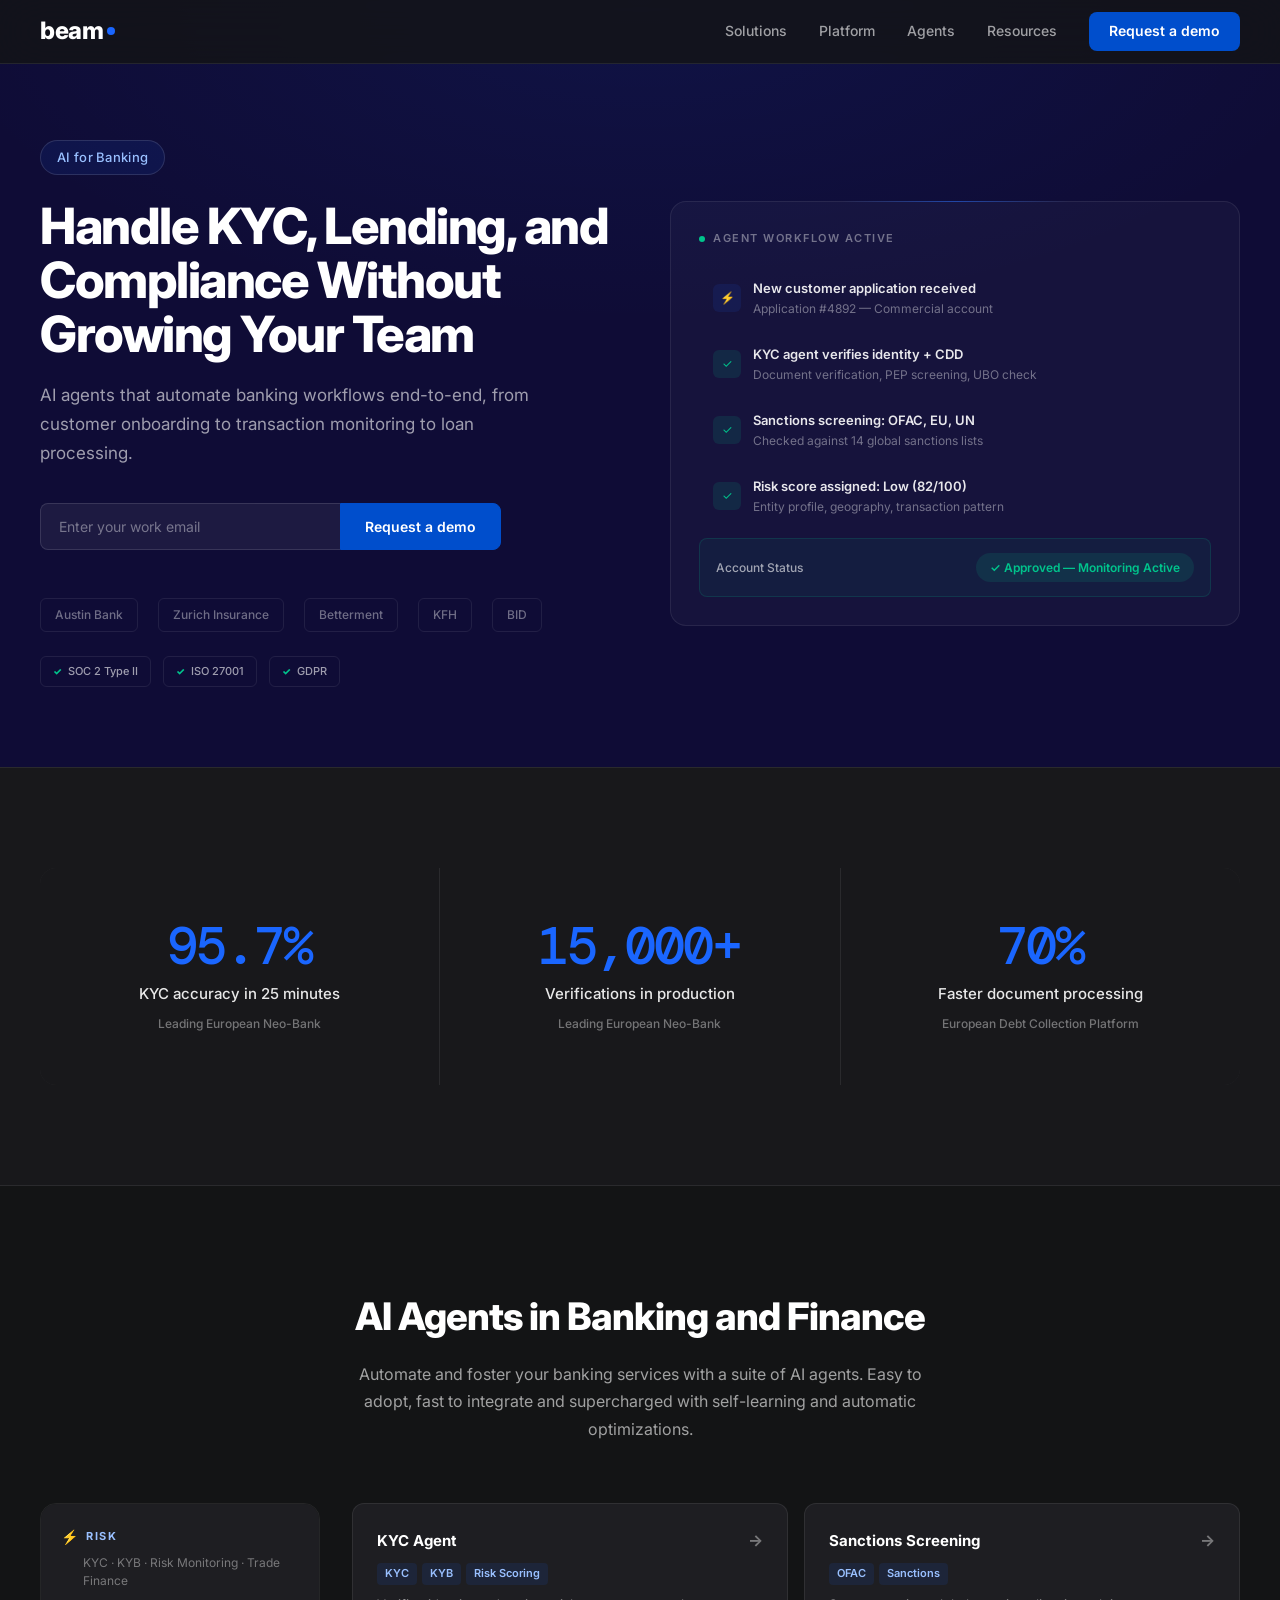
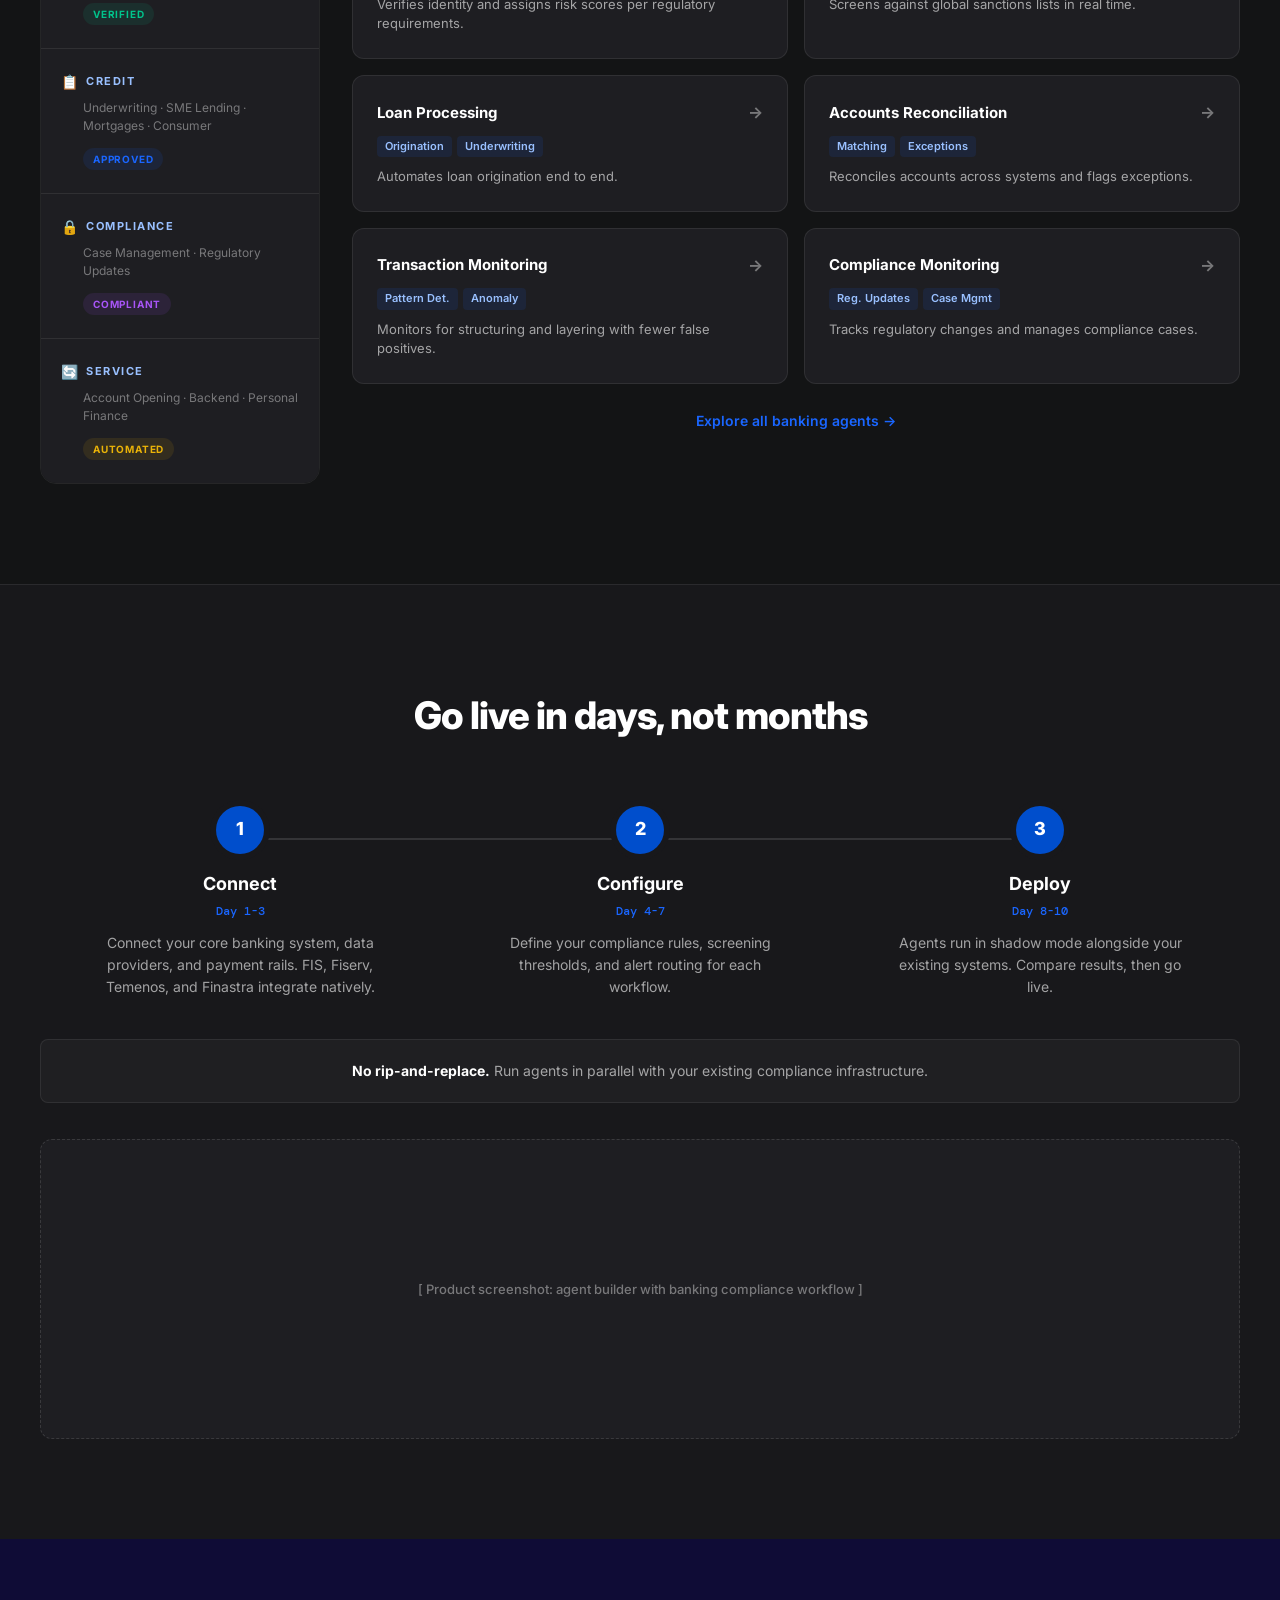
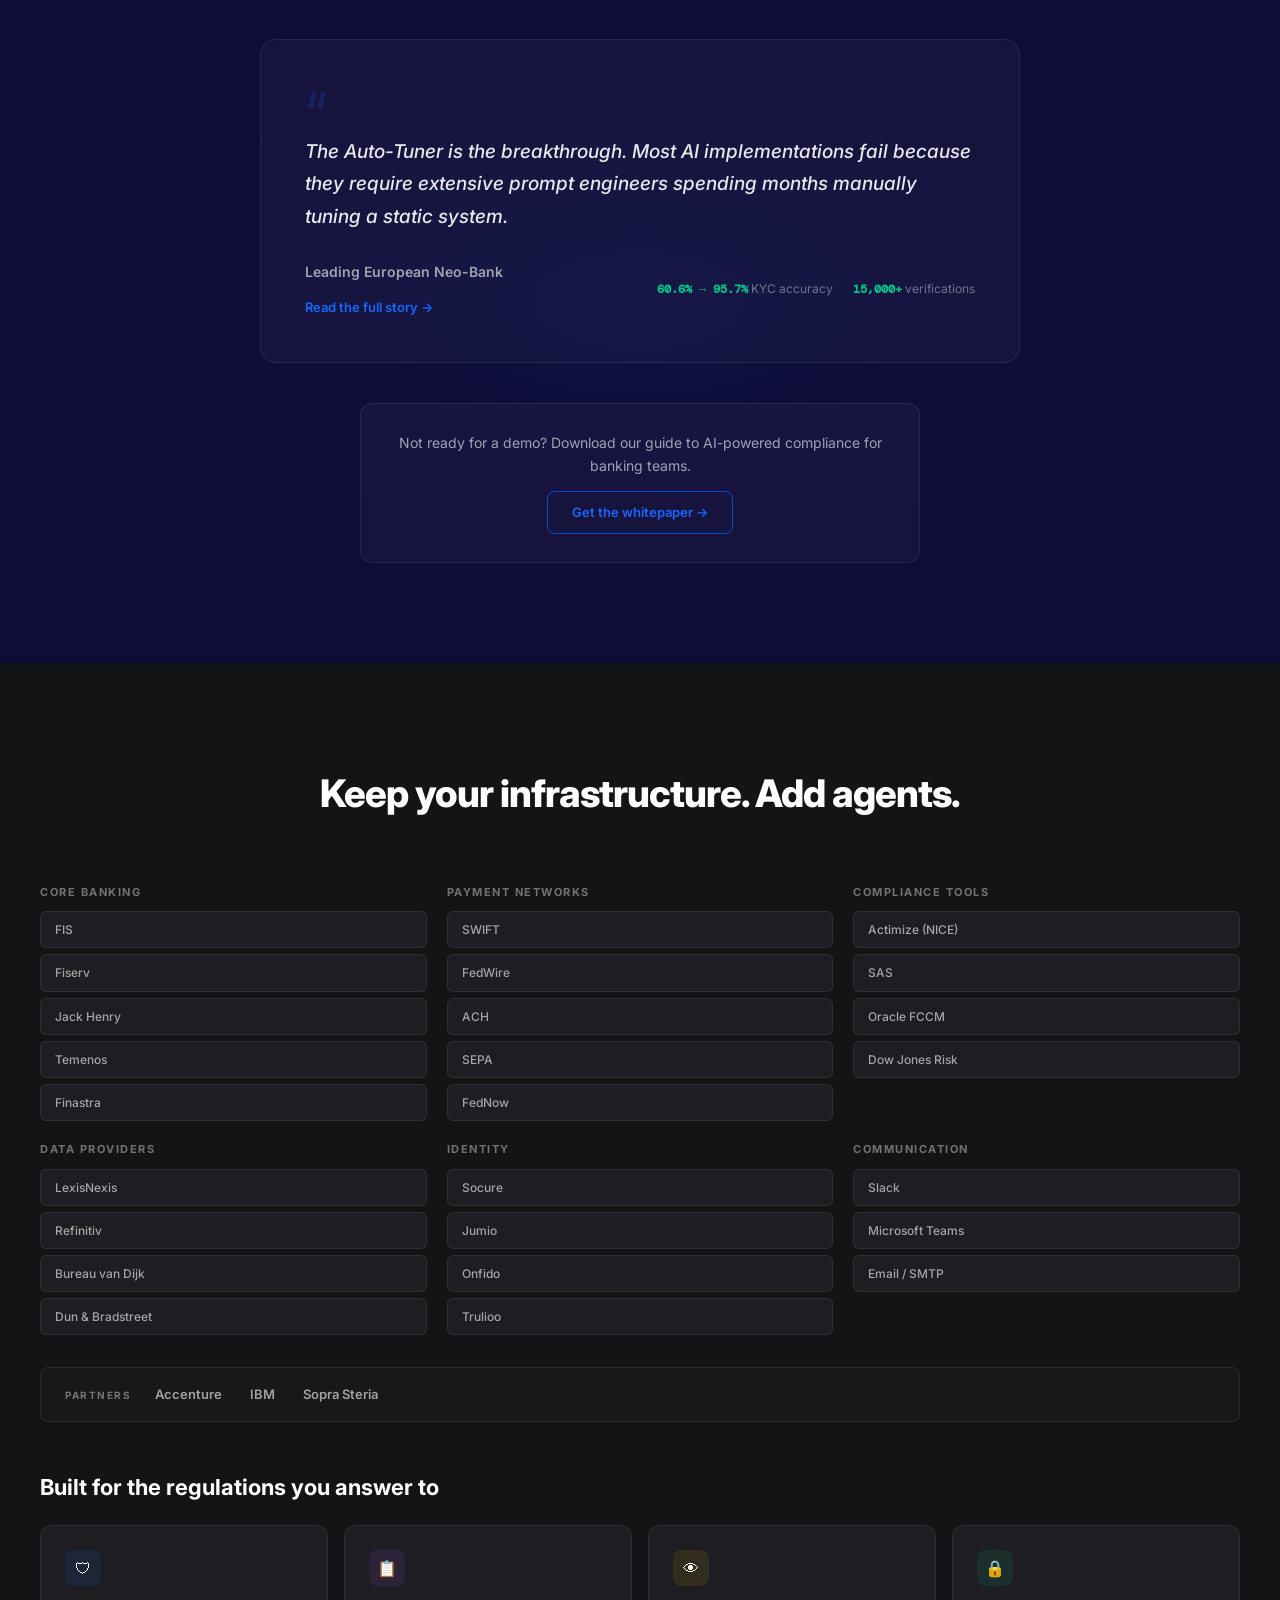
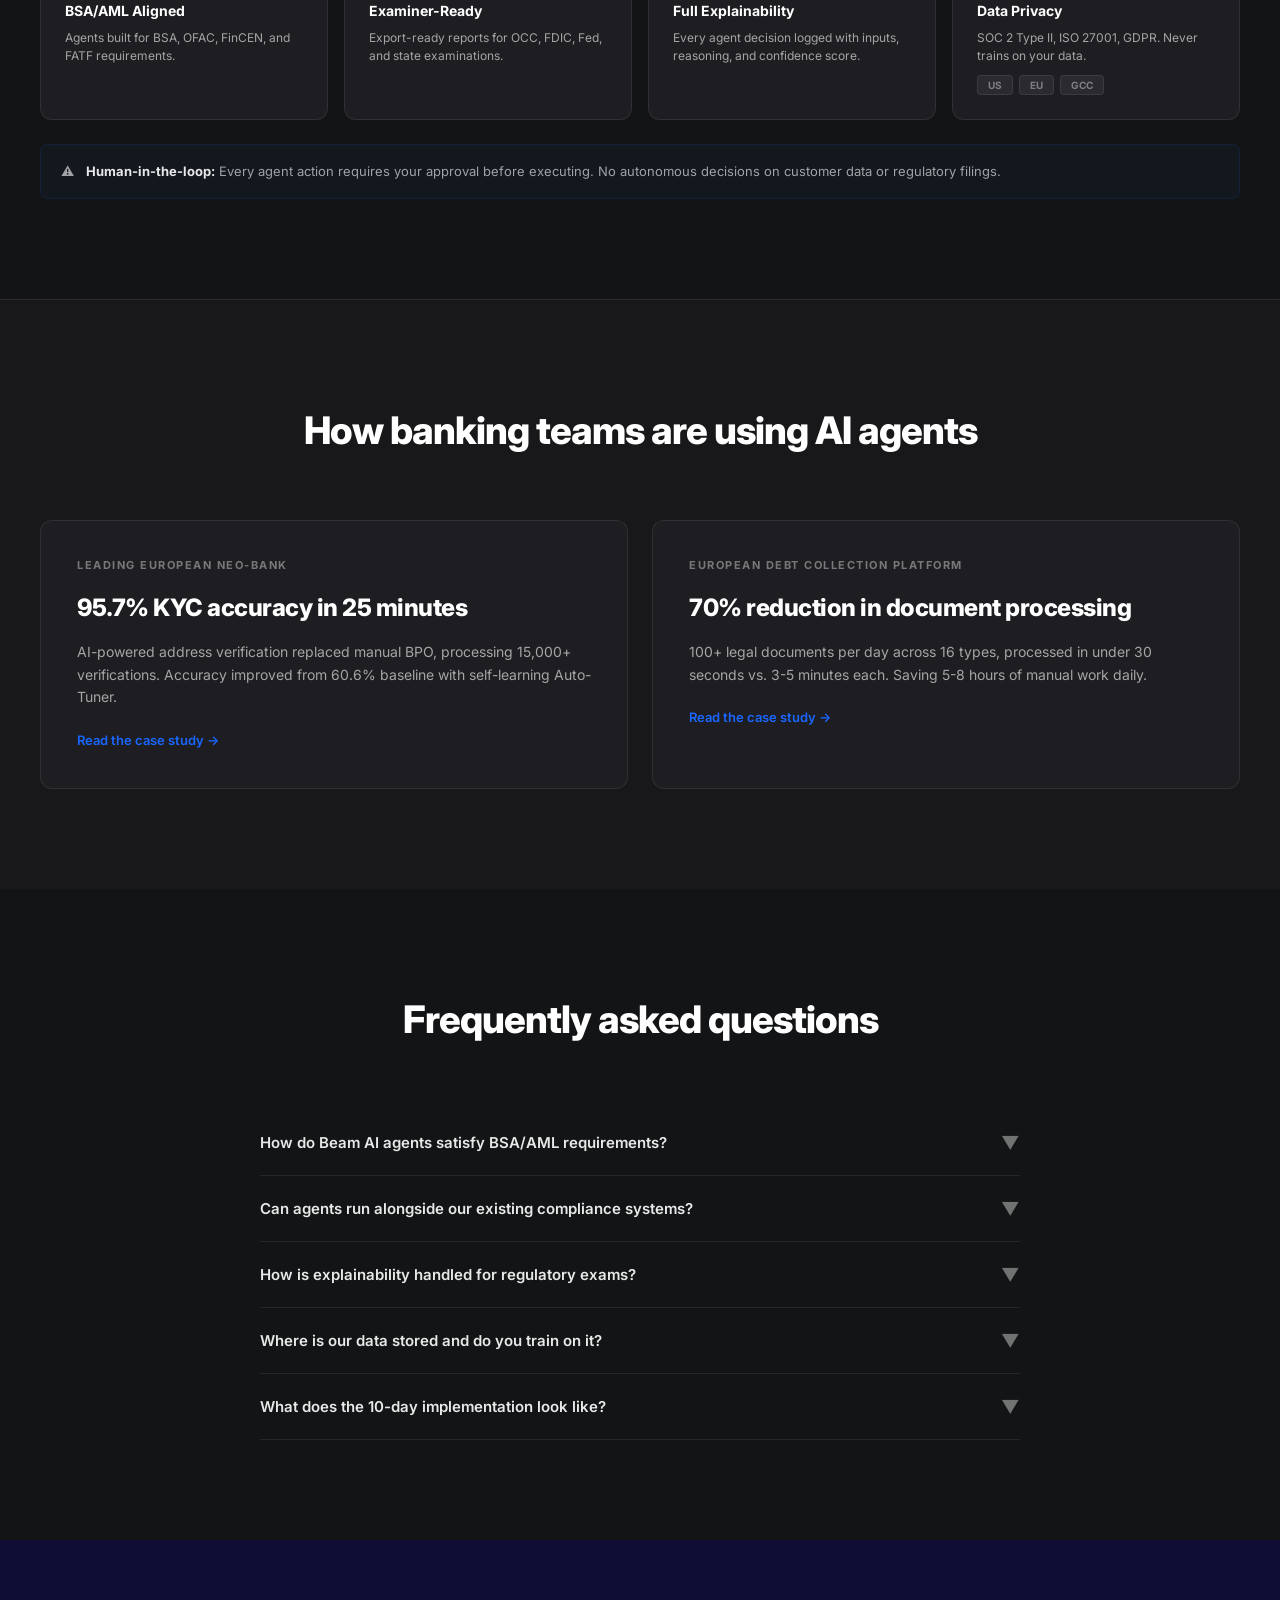
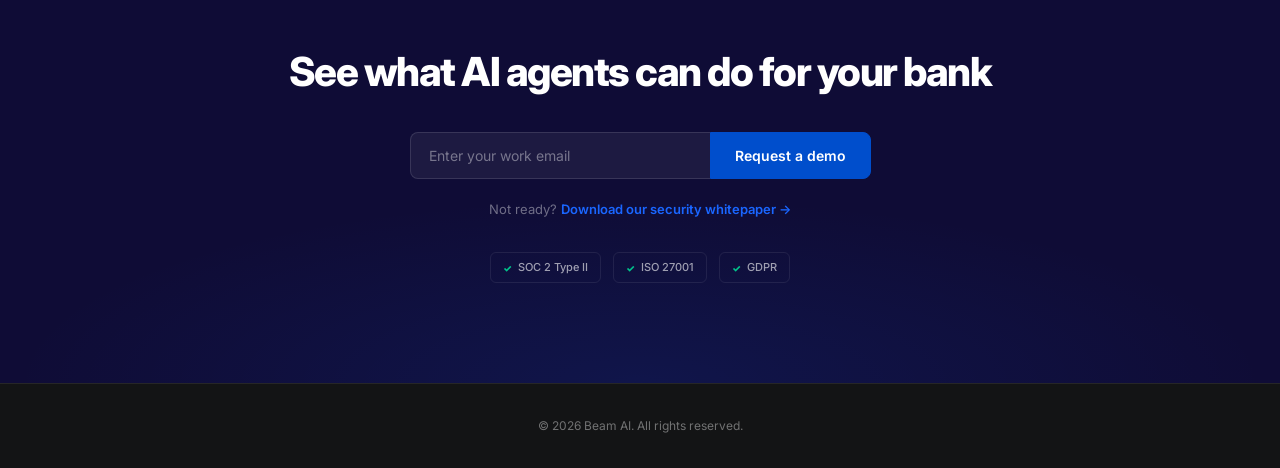
==== banking-page-prototype.html @ d0d0e019 "Add vertical page prototypes (Banking, HR)" ====
<!DOCTYPE html>
<html lang="en">
<head>
  <meta charset="UTF-8">
  <meta name="viewport" content="width=device-width, initial-scale=1.0">
  <title>AI Agents for Banking | Beam</title>
  <meta name="description" content="AI agents for banking that automate KYC, transaction monitoring, sanctions screening, and loan processing. 95.7% KYC accuracy. Go live in 10 days. Request a demo.">
  <link rel="preconnect" href="https://fonts.googleapis.com">
  <link href="https://fonts.googleapis.com/css2?family=Inter:wght@400;500;600;700;800&family=DM+Mono:wght@400;500&display=swap" rel="stylesheet">
  <style>
    @font-face {
      font-family: 'Satoshi';
      src: url('https://api.fontshare.com/v2/css?f[]=satoshi@400,500,700,900&display=swap');
      font-display: swap;
    }

    *, *::before, *::after { box-sizing: border-box; margin: 0; padding: 0; }

    :root {
      /* Beam's actual colors */
      --bg-deep: #0f0c36;
      --bg-dark: #131415;
      --bg-surface: #18181b;
      --bg-card: #1e1e22;
      --bg-card-hover: #252529;
      --bg-elevated: #2a2a30;
      --bg-light: #f8f9fa;
      --bg-white: #ffffff;

      --blue-primary: #004ecc;
      --blue-bright: #1a66ff;
      --blue-light: #99c0ff;
      --blue-subtle: rgba(26, 102, 255, 0.1);
      --blue-glow: rgba(26, 102, 255, 0.15);

      --text-white: #ffffff;
      --text-light: rgba(255, 255, 255, 0.9);
      --text-secondary: rgba(255, 255, 255, 0.6);
      --text-muted: rgba(255, 255, 255, 0.4);
      --text-dark: #18181b;
      --text-dark-secondary: #4a4a4a;

      --green: #00c48c;
      --green-subtle: rgba(0, 196, 140, 0.12);

      --border-dark: rgba(255, 255, 255, 0.08);
      --border-light: rgba(255, 255, 255, 0.12);
      --border-blue: rgba(26, 102, 255, 0.3);

      --radius: 12px;
      --radius-sm: 8px;
      --radius-lg: 16px;
      --radius-xl: 20px;
      --max-width: 1200px;

      --shadow-card: 0 1px 3px rgba(0,0,0,0.3), 0 4px 12px rgba(0,0,0,0.2);
      --shadow-hover: 0 4px 20px rgba(0,0,0,0.4), 0 8px 32px rgba(0,0,0,0.3);
    }

    body {
      font-family: 'Inter', -apple-system, BlinkMacSystemFont, sans-serif;
      background: var(--bg-dark);
      color: var(--text-white);
      line-height: 1.6;
      -webkit-font-smoothing: antialiased;
      overflow-x: hidden;
    }

    h1, h2, h3, h4 {
      font-family: 'Inter', 'Satoshi', -apple-system, sans-serif;
    }

    /* NAV */
    nav {
      position: fixed;
      top: 0;
      left: 0;
      right: 0;
      z-index: 100;
      background: rgba(19, 20, 21, 0.8);
      backdrop-filter: blur(24px);
      -webkit-backdrop-filter: blur(24px);
      border-bottom: 1px solid var(--border-dark);
      padding: 0 40px;
      height: 64px;
      display: flex;
      align-items: center;
      justify-content: space-between;
    }
    .nav-logo {
      font-size: 24px;
      font-weight: 800;
      letter-spacing: -0.5px;
      color: var(--text-white);
      display: flex;
      align-items: center;
      gap: 3px;
    }
    .nav-logo .beam-dot {
      width: 8px;
      height: 8px;
      background: var(--blue-bright);
      border-radius: 50%;
      display: inline-block;
      margin-left: 1px;
    }
    .nav-links { display: flex; gap: 32px; align-items: center; }
    .nav-links a {
      color: var(--text-secondary);
      text-decoration: none;
      font-size: 14px;
      font-weight: 500;
      transition: color 0.2s;
    }
    .nav-links a:hover { color: var(--text-white); }
    .nav-cta {
      background: var(--blue-primary) !important;
      color: white !important;
      padding: 8px 20px;
      border-radius: var(--radius-sm);
      font-weight: 600 !important;
      transition: background 0.2s, box-shadow 0.2s;
    }
    .nav-cta:hover {
      background: var(--blue-bright) !important;
      box-shadow: 0 4px 16px rgba(26, 102, 255, 0.3);
    }

    /* SECTIONS */
    section { padding: 100px 40px; }
    .container { max-width: var(--max-width); margin: 0 auto; }

    /* ==================== HERO ==================== */
    .hero {
      padding-top: 140px;
      padding-bottom: 80px;
      background: var(--bg-deep);
      position: relative;
      overflow: hidden;
    }
    .hero::before {
      content: '';
      position: absolute;
      top: 0;
      left: 0;
      right: 0;
      bottom: 0;
      background: radial-gradient(ellipse 80% 60% at 50% 0%, rgba(26, 102, 255, 0.08) 0%, transparent 70%);
      pointer-events: none;
    }
    .hero-grid {
      display: grid;
      grid-template-columns: 1fr 1fr;
      gap: 60px;
      align-items: center;
      position: relative;
      z-index: 1;
    }
    .eyebrow {
      display: inline-block;
      padding: 6px 16px;
      border: 1px solid var(--border-light);
      border-radius: 100px;
      font-size: 13px;
      font-weight: 500;
      color: var(--blue-light);
      margin-bottom: 24px;
      letter-spacing: 0.3px;
      background: var(--blue-subtle);
    }
    .hero h1 {
      font-size: 50px;
      font-weight: 800;
      line-height: 1.08;
      letter-spacing: -1.5px;
      margin-bottom: 20px;
      color: var(--text-white);
    }
    .hero .sub {
      font-size: 17px;
      color: var(--text-secondary);
      line-height: 1.7;
      margin-bottom: 36px;
      max-width: 500px;
    }
    .cta-row {
      display: flex;
      gap: 0;
      margin-bottom: 48px;
    }
    .cta-row input {
      flex: 1;
      max-width: 300px;
      padding: 14px 18px;
      background: rgba(255, 255, 255, 0.06);
      border: 1px solid var(--border-light);
      border-right: none;
      border-radius: var(--radius-sm) 0 0 var(--radius-sm);
      color: var(--text-white);
      font-size: 14px;
      font-family: inherit;
      outline: none;
      transition: border-color 0.2s, background 0.2s;
    }
    .cta-row input:focus {
      border-color: var(--blue-bright);
      background: rgba(255, 255, 255, 0.08);
    }
    .cta-row input::placeholder { color: var(--text-muted); }
    .cta-row button {
      padding: 14px 24px;
      background: var(--blue-primary);
      color: white;
      border: 1px solid var(--blue-primary);
      border-radius: 0 var(--radius-sm) var(--radius-sm) 0;
      font-size: 14px;
      font-weight: 600;
      font-family: inherit;
      cursor: pointer;
      white-space: nowrap;
      transition: background 0.2s, box-shadow 0.2s;
    }
    .cta-row button:hover {
      background: var(--blue-bright);
      box-shadow: 0 4px 20px rgba(26, 102, 255, 0.35);
    }

    /* WORKFLOW UI */
    .workflow-ui {
      background: rgba(255, 255, 255, 0.03);
      border: 1px solid var(--border-dark);
      border-radius: var(--radius-lg);
      padding: 28px;
      position: relative;
    }
    .workflow-ui::before {
      content: '';
      position: absolute;
      top: -1px;
      left: 30%;
      right: 30%;
      height: 1px;
      background: linear-gradient(90deg, transparent, var(--blue-bright), transparent);
      opacity: 0.5;
    }
    .workflow-header {
      display: flex;
      align-items: center;
      gap: 8px;
      margin-bottom: 20px;
      font-size: 11px;
      color: var(--text-muted);
      font-weight: 600;
      text-transform: uppercase;
      letter-spacing: 1.5px;
    }
    .workflow-header .dot {
      width: 6px; height: 6px;
      background: var(--green);
      border-radius: 50%;
      animation: pulse 2s ease-in-out infinite;
    }
    @keyframes pulse { 0%,100%{opacity:1} 50%{opacity:0.3} }
    .wf-step {
      display: flex;
      align-items: center;
      gap: 12px;
      padding: 10px 14px;
      margin-bottom: 6px;
      border-radius: var(--radius-sm);
      font-size: 13px;
      transition: background 0.2s;
    }
    .wf-step:hover { background: rgba(255,255,255,0.03); }
    .wf-icon {
      width: 28px; height: 28px;
      border-radius: 6px;
      display: flex; align-items: center; justify-content: center;
      font-size: 12px; flex-shrink: 0;
    }
    .wf-icon.trigger { background: var(--blue-subtle); color: var(--blue-bright); }
    .wf-icon.ok { background: var(--green-subtle); color: var(--green); }
    .wf-icon.warn { background: rgba(234,179,8,0.1); color: #eab308; }
    .wf-label { font-weight: 600; color: var(--text-light); }
    .wf-detail { color: var(--text-muted); font-size: 12px; }
    .wf-result {
      margin-top: 12px;
      padding: 14px 16px;
      background: rgba(0, 196, 140, 0.06);
      border: 1px solid rgba(0, 196, 140, 0.15);
      border-radius: var(--radius-sm);
      display: flex;
      align-items: center;
      justify-content: space-between;
    }
    .wf-result .label { font-size: 12px; color: var(--text-secondary); font-weight: 500; }
    .wf-result .badge {
      padding: 5px 14px;
      background: var(--green-subtle);
      color: var(--green);
      border-radius: 100px;
      font-size: 12px;
      font-weight: 600;
    }

    /* LOGOS ROW */
    .logo-row {
      display: flex;
      align-items: center;
      gap: 20px;
      flex-wrap: wrap;
      margin-bottom: 24px;
    }
    .logo-item {
      font-size: 12px;
      color: var(--text-muted);
      font-weight: 500;
      padding: 6px 14px;
      border: 1px solid var(--border-dark);
      border-radius: 6px;
      transition: border-color 0.2s, color 0.2s;
    }
    .logo-item:hover { border-color: var(--border-light); color: var(--text-secondary); }
    .trust-badges { display: flex; gap: 12px; }
    .trust-badge {
      display: flex;
      align-items: center;
      gap: 6px;
      padding: 6px 12px;
      border: 1px solid var(--border-dark);
      border-radius: 6px;
      font-size: 11px;
      color: var(--text-secondary);
      font-weight: 500;
    }
    .trust-badge .bi {
      color: var(--green);
      font-size: 10px;
      font-weight: 800;
    }

    /* ==================== STAT CARDS ==================== */
    .stats-section {
      background: var(--bg-surface);
      border-top: 1px solid var(--border-dark);
      border-bottom: 1px solid var(--border-dark);
    }
    .stats-grid {
      display: grid;
      grid-template-columns: repeat(3, 1fr);
      gap: 1px;
      background: var(--border-dark);
      border-radius: var(--radius-lg);
      overflow: hidden;
    }
    .stat-card {
      text-align: center;
      padding: 52px 28px;
      background: var(--bg-surface);
    }
    .stat-number {
      font-family: 'DM Mono', 'Inter', monospace;
      font-size: 52px;
      font-weight: 500;
      letter-spacing: -2px;
      line-height: 1;
      margin-bottom: 10px;
      color: var(--blue-bright);
    }
    .stat-desc {
      font-size: 15px;
      color: var(--text-light);
      margin-bottom: 8px;
      font-weight: 500;
    }
    .stat-attr {
      font-size: 12px;
      color: var(--text-muted);
      font-weight: 500;
    }

    /* ==================== NAMED AGENTS ==================== */
    .agents-section {
      background: var(--bg-dark);
    }
    .section-header {
      text-align: center;
      margin-bottom: 60px;
    }
    .section-header h2 {
      font-size: 38px;
      font-weight: 800;
      letter-spacing: -1px;
      margin-bottom: 14px;
      color: var(--text-white);
    }
    .section-header p {
      font-size: 16px;
      color: var(--text-secondary);
      max-width: 600px;
      margin: 0 auto;
      line-height: 1.7;
    }
    .agents-layout {
      display: grid;
      grid-template-columns: 280px 1fr;
      gap: 32px;
      align-items: start;
    }

    /* FLOW VISUAL */
    .flow-visual {
      border-radius: var(--radius-lg);
      overflow: hidden;
      border: 1px solid var(--border-dark);
    }
    .flow-area {
      padding: 22px 20px;
      background: var(--bg-card);
      border-bottom: 1px solid var(--border-dark);
    }
    .flow-area:last-child { border-bottom: none; }
    .flow-area-top {
      display: flex;
      align-items: center;
      gap: 8px;
      margin-bottom: 6px;
    }
    .flow-area-icon { font-size: 14px; }
    .flow-area-label {
      font-size: 11px;
      font-weight: 700;
      text-transform: uppercase;
      letter-spacing: 1.5px;
      color: var(--blue-light);
    }
    .flow-area-subs {
      font-size: 12px;
      color: var(--text-muted);
      line-height: 1.5;
      margin-bottom: 10px;
      padding-left: 22px;
    }
    .flow-badge {
      display: inline-block;
      padding: 3px 10px;
      border-radius: 100px;
      font-size: 10px;
      font-weight: 700;
      text-transform: uppercase;
      letter-spacing: 0.8px;
      margin-left: 22px;
    }
    .flow-badge.verified { background: rgba(0,196,140,0.1); color: #00c48c; }
    .flow-badge.approved { background: rgba(26,102,255,0.1); color: #1a66ff; }
    .flow-badge.compliant { background: rgba(168,85,247,0.1); color: #a855f7; }
    .flow-badge.automated { background: rgba(234,179,8,0.1); color: #eab308; }

    /* AGENT CARDS */
    .agent-cards {
      display: grid;
      grid-template-columns: 1fr 1fr;
      gap: 16px;
    }
    .agent-card {
      background: var(--bg-card);
      border: 1px solid var(--border-dark);
      border-radius: var(--radius);
      padding: 24px;
      transition: border-color 0.25s, box-shadow 0.25s, transform 0.25s;
      cursor: pointer;
      text-decoration: none;
      color: inherit;
      display: block;
    }
    .agent-card:hover {
      border-color: var(--border-blue);
      box-shadow: 0 4px 24px rgba(26, 102, 255, 0.08);
      transform: translateY(-2px);
    }
    .agent-card h3 {
      font-size: 15px;
      font-weight: 700;
      margin-bottom: 10px;
      display: flex;
      align-items: center;
      justify-content: space-between;
      color: var(--text-white);
    }
    .agent-card h3 .arrow {
      color: var(--text-muted);
      font-size: 16px;
      transition: color 0.2s, transform 0.2s;
    }
    .agent-card:hover h3 .arrow { color: var(--blue-bright); transform: translateX(3px); }
    .agent-tags {
      display: flex;
      gap: 5px;
      flex-wrap: wrap;
      margin-bottom: 10px;
    }
    .agent-tag {
      padding: 2px 8px;
      background: var(--blue-subtle);
      color: var(--blue-light);
      border-radius: 4px;
      font-size: 11px;
      font-weight: 600;
    }
    .agent-card p {
      font-size: 13px;
      color: var(--text-secondary);
      line-height: 1.5;
    }
    .explore-link {
      text-align: center;
      margin-top: 24px;
    }
    .explore-link a {
      color: var(--blue-bright);
      text-decoration: none;
      font-weight: 600;
      font-size: 14px;
      transition: color 0.2s;
    }
    .explore-link a:hover { color: var(--blue-light); }

    /* ==================== HOW IT WORKS ==================== */
    .how-section {
      background: var(--bg-surface);
      border-top: 1px solid var(--border-dark);
    }
    .steps-row {
      display: grid;
      grid-template-columns: repeat(3, 1fr);
      gap: 0;
      margin-bottom: 40px;
      position: relative;
    }
    .steps-row::before {
      content: '';
      position: absolute;
      top: 32px;
      left: calc(16.66% + 20px);
      right: calc(16.66% + 20px);
      height: 2px;
      background: var(--border-light);
    }
    .step-item { text-align: center; position: relative; z-index: 1; }
    .step-num {
      width: 48px; height: 48px;
      border-radius: 50%;
      background: var(--blue-primary);
      color: white;
      font-size: 18px;
      font-weight: 800;
      display: flex;
      align-items: center;
      justify-content: center;
      margin: 0 auto 16px;
      position: relative;
      z-index: 1;
      box-shadow: 0 0 0 6px var(--bg-surface);
    }
    .step-item h3 {
      font-size: 18px;
      font-weight: 700;
      margin-bottom: 4px;
      color: var(--text-white);
    }
    .step-item .timeline {
      font-family: 'DM Mono', monospace;
      font-size: 12px;
      color: var(--blue-bright);
      font-weight: 500;
      margin-bottom: 10px;
    }
    .step-item p {
      font-size: 14px;
      color: var(--text-secondary);
      line-height: 1.6;
      max-width: 300px;
      margin: 0 auto;
    }
    .callout-box {
      text-align: center;
      padding: 20px 28px;
      background: rgba(255,255,255,0.03);
      border: 1px solid var(--border-dark);
      border-radius: var(--radius-sm);
      font-size: 14px;
      color: var(--text-secondary);
      margin-bottom: 36px;
    }
    .callout-box strong { color: var(--text-white); }
    .screenshot-placeholder {
      width: 100%;
      height: 300px;
      background: var(--bg-card);
      border: 1px dashed var(--border-light);
      border-radius: var(--radius);
      display: flex;
      align-items: center;
      justify-content: center;
      color: var(--text-muted);
      font-size: 13px;
      font-weight: 500;
    }

    /* ==================== SOCIAL PROOF ==================== */
    .proof-section {
      background: var(--bg-deep);
      position: relative;
    }
    .proof-section::before {
      content: '';
      position: absolute;
      top: 0; left: 0; right: 0; bottom: 0;
      background: radial-gradient(ellipse 60% 50% at 50% 50%, rgba(26,102,255,0.05) 0%, transparent 70%);
      pointer-events: none;
    }
    .quote-block {
      max-width: 760px;
      margin: 0 auto 40px;
      padding: 44px;
      background: rgba(255,255,255,0.03);
      border: 1px solid var(--border-dark);
      border-radius: var(--radius-lg);
      position: relative;
      z-index: 1;
    }
    .quote-mark {
      font-size: 64px;
      line-height: 1;
      color: var(--blue-bright);
      opacity: 0.2;
      margin-bottom: -12px;
    }
    .quote-text {
      font-size: 19px;
      line-height: 1.7;
      color: var(--text-light);
      font-weight: 500;
      margin-bottom: 28px;
      font-style: italic;
    }
    .quote-footer {
      display: flex;
      align-items: center;
      justify-content: space-between;
      flex-wrap: wrap;
      gap: 16px;
    }
    .quote-company {
      font-size: 14px;
      color: var(--text-secondary);
      font-weight: 600;
    }
    .quote-metrics { display: flex; gap: 20px; }
    .qm {
      font-size: 12px;
      color: var(--text-muted);
    }
    .qm strong {
      color: var(--green);
      font-weight: 700;
      font-family: 'DM Mono', monospace;
    }
    .quote-link {
      display: block;
      margin-top: 14px;
      color: var(--blue-bright);
      text-decoration: none;
      font-size: 13px;
      font-weight: 600;
      transition: color 0.2s;
    }
    .quote-link:hover { color: var(--blue-light); }
    .warm-cta-box {
      max-width: 560px;
      margin: 0 auto;
      text-align: center;
      padding: 28px;
      background: rgba(255,255,255,0.03);
      border: 1px solid var(--border-dark);
      border-radius: var(--radius);
      position: relative;
      z-index: 1;
    }
    .warm-cta-box p {
      font-size: 14px;
      color: var(--text-secondary);
      margin-bottom: 14px;
    }
    .btn-outline {
      display: inline-block;
      padding: 10px 24px;
      border: 1px solid var(--blue-primary);
      color: var(--blue-bright);
      border-radius: var(--radius-sm);
      text-decoration: none;
      font-weight: 600;
      font-size: 13px;
      transition: background 0.2s, color 0.2s, box-shadow 0.2s;
    }
    .btn-outline:hover {
      background: var(--blue-primary);
      color: white;
      box-shadow: 0 4px 16px rgba(26,102,255,0.3);
    }

    /* ==================== PLATFORM + TRUST ==================== */
    .trust-section { background: var(--bg-dark); }
    .integrations-grid {
      display: grid;
      grid-template-columns: repeat(3, 1fr);
      gap: 20px;
      margin-bottom: 32px;
    }
    .int-category h4 {
      font-size: 11px;
      font-weight: 700;
      color: var(--text-muted);
      text-transform: uppercase;
      letter-spacing: 1.5px;
      margin-bottom: 10px;
    }
    .int-items { display: flex; flex-direction: column; gap: 6px; }
    .int-item {
      padding: 8px 14px;
      background: var(--bg-card);
      border: 1px solid var(--border-dark);
      border-radius: 6px;
      font-size: 12px;
      color: var(--text-secondary);
      font-weight: 500;
      transition: border-color 0.2s;
    }
    .int-item:hover { border-color: var(--border-light); }
    .partner-bar {
      display: flex;
      align-items: center;
      gap: 24px;
      margin-bottom: 48px;
      padding: 16px 24px;
      border: 1px solid var(--border-dark);
      border-radius: var(--radius-sm);
      background: rgba(255,255,255,0.02);
    }
    .partner-label {
      font-size: 10px;
      color: var(--text-muted);
      text-transform: uppercase;
      letter-spacing: 1.5px;
      font-weight: 700;
      flex-shrink: 0;
    }
    .partner-names { display: flex; gap: 28px; }
    .partner-names span {
      font-size: 13px;
      color: var(--text-secondary);
      font-weight: 600;
    }
    .sub-heading {
      font-size: 22px;
      font-weight: 700;
      margin-bottom: 20px;
      color: var(--text-white);
    }
    .pillars-grid {
      display: grid;
      grid-template-columns: repeat(4, 1fr);
      gap: 16px;
    }
    .pillar {
      padding: 24px;
      background: var(--bg-card);
      border: 1px solid var(--border-dark);
      border-radius: var(--radius);
      transition: border-color 0.2s;
    }
    .pillar:hover { border-color: var(--border-light); }
    .pillar-icon {
      width: 36px; height: 36px;
      border-radius: 8px;
      display: flex;
      align-items: center;
      justify-content: center;
      font-size: 16px;
      margin-bottom: 14px;
    }
    .pillar-icon.shield { background: rgba(26,102,255,0.1); }
    .pillar-icon.audit { background: rgba(168,85,247,0.1); }
    .pillar-icon.eye { background: rgba(234,179,8,0.1); }
    .pillar-icon.lock { background: rgba(0,196,140,0.1); }
    .pillar h4 {
      font-size: 14px;
      font-weight: 700;
      margin-bottom: 6px;
      color: var(--text-white);
    }
    .pillar p {
      font-size: 12px;
      color: var(--text-secondary);
      line-height: 1.5;
    }
    .region-btns {
      display: flex;
      gap: 6px;
      margin-top: 10px;
    }
    .region-btn {
      padding: 3px 10px;
      background: var(--bg-elevated);
      border: 1px solid var(--border-dark);
      border-radius: 4px;
      font-size: 10px;
      font-weight: 700;
      color: var(--text-muted);
      cursor: pointer;
      transition: border-color 0.2s, color 0.2s;
      font-family: inherit;
    }
    .region-btn:hover { border-color: var(--blue-bright); color: var(--blue-bright); }
    .hitl-box {
      margin-top: 24px;
      padding: 16px 20px;
      background: rgba(26,102,255,0.04);
      border: 1px solid rgba(26,102,255,0.12);
      border-radius: var(--radius-sm);
      display: flex;
      align-items: flex-start;
      gap: 12px;
      font-size: 13px;
      color: var(--text-secondary);
      line-height: 1.6;
    }
    .hitl-box strong { color: var(--text-light); }

    /* ==================== CASE STUDIES ==================== */
    .cases-section {
      background: var(--bg-surface);
      border-top: 1px solid var(--border-dark);
    }
    .cases-grid {
      display: grid;
      grid-template-columns: 1fr 1fr;
      gap: 24px;
    }
    .case-card {
      padding: 36px;
      background: var(--bg-card);
      border: 1px solid var(--border-dark);
      border-radius: var(--radius);
      transition: border-color 0.2s, box-shadow 0.2s;
    }
    .case-card:hover {
      border-color: var(--border-light);
      box-shadow: var(--shadow-card);
    }
    .case-company {
      font-size: 11px;
      color: var(--text-muted);
      font-weight: 700;
      text-transform: uppercase;
      letter-spacing: 1.5px;
      margin-bottom: 14px;
    }
    .case-metric {
      font-size: 24px;
      font-weight: 800;
      letter-spacing: -0.5px;
      margin-bottom: 14px;
      color: var(--text-white);
    }
    .case-desc {
      font-size: 14px;
      color: var(--text-secondary);
      line-height: 1.6;
      margin-bottom: 18px;
    }
    .case-link {
      color: var(--blue-bright);
      text-decoration: none;
      font-size: 13px;
      font-weight: 600;
      display: inline-flex;
      align-items: center;
      gap: 6px;
      transition: gap 0.2s;
    }
    .case-link:hover { gap: 10px; }

    /* ==================== FAQ ==================== */
    .faq-section { background: var(--bg-dark); }
    .faq-list { max-width: 760px; margin: 0 auto; }
    .faq-item {
      border-bottom: 1px solid var(--border-dark);
    }
    .faq-question {
      width: 100%;
      background: none;
      border: none;
      padding: 22px 0;
      display: flex;
      align-items: center;
      justify-content: space-between;
      cursor: pointer;
      font-family: inherit;
      text-align: left;
    }
    .faq-question span {
      font-size: 15px;
      font-weight: 600;
      color: var(--text-light);
    }
    .faq-question .chev {
      font-size: 18px;
      color: var(--text-muted);
      transition: transform 0.3s, color 0.3s;
      flex-shrink: 0;
      margin-left: 20px;
    }
    .faq-item.open .faq-question .chev {
      transform: rotate(180deg);
      color: var(--blue-bright);
    }
    .faq-answer {
      max-height: 0;
      overflow: hidden;
      transition: max-height 0.35s ease;
    }
    .faq-item.open .faq-answer {
      max-height: 300px;
      padding-bottom: 20px;
    }
    .faq-answer p {
      font-size: 14px;
      color: var(--text-secondary);
      line-height: 1.8;
    }

    /* ==================== FINAL CTA ==================== */
    .final-cta {
      background: var(--bg-deep);
      text-align: center;
      position: relative;
      overflow: hidden;
    }
    .final-cta::before {
      content: '';
      position: absolute;
      top: 0; left: 0; right: 0; bottom: 0;
      background: radial-gradient(ellipse 70% 60% at 50% 100%, rgba(26,102,255,0.1) 0%, transparent 70%);
      pointer-events: none;
    }
    .final-cta h2 {
      font-size: 40px;
      font-weight: 800;
      letter-spacing: -1.5px;
      margin-bottom: 28px;
      position: relative;
      z-index: 1;
    }
    .final-cta .cta-row {
      justify-content: center;
      margin-bottom: 20px;
      position: relative;
      z-index: 1;
    }
    .final-secondary {
      color: var(--text-muted);
      font-size: 13px;
      margin-bottom: 32px;
      position: relative;
      z-index: 1;
    }
    .final-secondary a {
      color: var(--blue-bright);
      text-decoration: none;
      font-weight: 600;
    }
    .final-badges {
      display: flex;
      justify-content: center;
      gap: 12px;
      position: relative;
      z-index: 1;
    }

    /* FOOTER */
    footer {
      padding: 32px 40px;
      border-top: 1px solid var(--border-dark);
      background: var(--bg-dark);
      text-align: center;
      font-size: 12px;
      color: var(--text-muted);
    }

    /* RESPONSIVE */
    @media (max-width: 1024px) {
      .hero-grid { grid-template-columns: 1fr; gap: 40px; }
      .agents-layout { grid-template-columns: 1fr; }
      .integrations-grid { grid-template-columns: repeat(2, 1fr); }
      .pillars-grid { grid-template-columns: repeat(2, 1fr); }
    }
    @media (max-width: 768px) {
      section { padding: 60px 20px; }
      .hero h1 { font-size: 34px; }
      .stats-grid { grid-template-columns: 1fr; }
      .steps-row { grid-template-columns: 1fr; gap: 32px; }
      .steps-row::before { display: none; }
      .agent-cards { grid-template-columns: 1fr; }
      .cases-grid { grid-template-columns: 1fr; }
      .integrations-grid { grid-template-columns: 1fr; }
      .pillars-grid { grid-template-columns: 1fr; }
      .final-cta h2 { font-size: 30px; }
      .section-header h2 { font-size: 28px; }
    }
  </style>
</head>
<body>

<!-- NAV -->
<nav>
  <div class="nav-logo">beam<span class="beam-dot"></span></div>
  <div class="nav-links">
    <a href="#">Solutions</a>
    <a href="#">Platform</a>
    <a href="#">Agents</a>
    <a href="#">Resources</a>
    <a href="#" class="nav-cta">Request a demo</a>
  </div>
</nav>

<!-- SECTION 1: HERO -->
<section class="hero">
  <div class="container">
    <div class="hero-grid">
      <div>
        <div class="eyebrow">AI for Banking</div>
        <h1>Handle KYC, Lending, and Compliance Without Growing Your Team</h1>
        <p class="sub">AI agents that automate banking workflows end-to-end, from customer onboarding to transaction monitoring to loan processing.</p>
        <div class="cta-row">
          <input type="email" placeholder="Enter your work email">
          <button>Request a demo</button>
        </div>
        <div class="logo-row">
          <div class="logo-item">Austin Bank</div>
          <div class="logo-item">Zurich Insurance</div>
          <div class="logo-item">Betterment</div>
          <div class="logo-item">KFH</div>
          <div class="logo-item">BID</div>
        </div>
        <div class="trust-badges">
          <div class="trust-badge"><span class="bi">&#10003;</span> SOC 2 Type II</div>
          <div class="trust-badge"><span class="bi">&#10003;</span> ISO 27001</div>
          <div class="trust-badge"><span class="bi">&#10003;</span> GDPR</div>
        </div>
      </div>
      <div class="workflow-ui">
        <div class="workflow-header">
          <div class="dot"></div>
          Agent Workflow Active
        </div>
        <div class="wf-step">
          <div class="wf-icon trigger">&#9889;</div>
          <div>
            <div class="wf-label">New customer application received</div>
            <div class="wf-detail">Application #4892 &mdash; Commercial account</div>
          </div>
        </div>
        <div class="wf-step">
          <div class="wf-icon ok">&#10003;</div>
          <div>
            <div class="wf-label">KYC agent verifies identity + CDD</div>
            <div class="wf-detail">Document verification, PEP screening, UBO check</div>
          </div>
        </div>
        <div class="wf-step">
          <div class="wf-icon ok">&#10003;</div>
          <div>
            <div class="wf-label">Sanctions screening: OFAC, EU, UN</div>
            <div class="wf-detail">Checked against 14 global sanctions lists</div>
          </div>
        </div>
        <div class="wf-step">
          <div class="wf-icon ok">&#10003;</div>
          <div>
            <div class="wf-label">Risk score assigned: Low (82/100)</div>
            <div class="wf-detail">Entity profile, geography, transaction pattern</div>
          </div>
        </div>
        <div class="wf-result">
          <div class="label">Account Status</div>
          <div class="badge">&#10003; Approved &mdash; Monitoring Active</div>
        </div>
      </div>
    </div>
  </div>
</section>

<!-- SECTION 2: STAT CARDS -->
<section class="stats-section">
  <div class="container">
    <div class="stats-grid">
      <div class="stat-card">
        <div class="stat-number">95.7%</div>
        <div class="stat-desc">KYC accuracy in 25 minutes</div>
        <div class="stat-attr">Leading European Neo-Bank</div>
      </div>
      <div class="stat-card">
        <div class="stat-number">15,000+</div>
        <div class="stat-desc">Verifications in production</div>
        <div class="stat-attr">Leading European Neo-Bank</div>
      </div>
      <div class="stat-card">
        <div class="stat-number">70%</div>
        <div class="stat-desc">Faster document processing</div>
        <div class="stat-attr">European Debt Collection Platform</div>
      </div>
    </div>
  </div>
</section>

<!-- SECTION 3: NAMED AGENTS -->
<section class="agents-section">
  <div class="container">
    <div class="section-header">
      <h2>AI Agents in Banking and Finance</h2>
      <p>Automate and foster your banking services with a suite of AI agents. Easy to adopt, fast to integrate and supercharged with self-learning and automatic optimizations.</p>
    </div>
    <div class="agents-layout">
      <div class="flow-visual">
        <div class="flow-area">
          <div class="flow-area-top">
            <span class="flow-area-icon">&#9889;</span>
            <span class="flow-area-label">Risk</span>
          </div>
          <div class="flow-area-subs">KYC &middot; KYB &middot; Risk Monitoring &middot; Trade Finance</div>
          <span class="flow-badge verified">Verified</span>
        </div>
        <div class="flow-area">
          <div class="flow-area-top">
            <span class="flow-area-icon">&#128203;</span>
            <span class="flow-area-label">Credit</span>
          </div>
          <div class="flow-area-subs">Underwriting &middot; SME Lending &middot; Mortgages &middot; Consumer</div>
          <span class="flow-badge approved">Approved</span>
        </div>
        <div class="flow-area">
          <div class="flow-area-top">
            <span class="flow-area-icon">&#128274;</span>
            <span class="flow-area-label">Compliance</span>
          </div>
          <div class="flow-area-subs">Case Management &middot; Regulatory Updates</div>
          <span class="flow-badge compliant">Compliant</span>
        </div>
        <div class="flow-area">
          <div class="flow-area-top">
            <span class="flow-area-icon">&#128260;</span>
            <span class="flow-area-label">Service</span>
          </div>
          <div class="flow-area-subs">Account Opening &middot; Backend &middot; Personal Finance</div>
          <span class="flow-badge automated">Automated</span>
        </div>
      </div>

      <div>
        <div class="agent-cards">
          <a href="https://beam.ai/agents/know-your-customer-kyc-agent" class="agent-card">
            <h3>KYC Agent <span class="arrow">&rarr;</span></h3>
            <div class="agent-tags"><span class="agent-tag">KYC</span><span class="agent-tag">KYB</span><span class="agent-tag">Risk Scoring</span></div>
            <p>Verifies identity and assigns risk scores per regulatory requirements.</p>
          </a>
          <a href="https://beam.ai/agents/sanctions-screening-agent" class="agent-card">
            <h3>Sanctions Screening <span class="arrow">&rarr;</span></h3>
            <div class="agent-tags"><span class="agent-tag">OFAC</span><span class="agent-tag">Sanctions</span></div>
            <p>Screens against global sanctions lists in real time.</p>
          </a>
          <a href="https://beam.ai/agents/loan-processing-agent" class="agent-card">
            <h3>Loan Processing <span class="arrow">&rarr;</span></h3>
            <div class="agent-tags"><span class="agent-tag">Origination</span><span class="agent-tag">Underwriting</span></div>
            <p>Automates loan origination end to end.</p>
          </a>
          <a href="https://beam.ai/agents/accounts-reconciliation-ai-agent" class="agent-card">
            <h3>Accounts Reconciliation <span class="arrow">&rarr;</span></h3>
            <div class="agent-tags"><span class="agent-tag">Matching</span><span class="agent-tag">Exceptions</span></div>
            <p>Reconciles accounts across systems and flags exceptions.</p>
          </a>
          <a href="https://beam.ai/agents/transaction-monitoring-assistant" class="agent-card">
            <h3>Transaction Monitoring <span class="arrow">&rarr;</span></h3>
            <div class="agent-tags"><span class="agent-tag">Pattern Det.</span><span class="agent-tag">Anomaly</span></div>
            <p>Monitors for structuring and layering with fewer false positives.</p>
          </a>
          <a href="https://beam.ai/agents/compliance-monitoring-agent" class="agent-card">
            <h3>Compliance Monitoring <span class="arrow">&rarr;</span></h3>
            <div class="agent-tags"><span class="agent-tag">Reg. Updates</span><span class="agent-tag">Case Mgmt</span></div>
            <p>Tracks regulatory changes and manages compliance cases.</p>
          </a>
        </div>
        <div class="explore-link">
          <a href="https://beam.ai/ai-agents">Explore all banking agents &rarr;</a>
        </div>
      </div>
    </div>
  </div>
</section>

<!-- SECTION 4: HOW IT WORKS -->
<section class="how-section">
  <div class="container">
    <div class="section-header">
      <h2>Go live in days, not months</h2>
    </div>
    <div class="steps-row">
      <div class="step-item">
        <div class="step-num">1</div>
        <h3>Connect</h3>
        <div class="timeline">Day 1-3</div>
        <p>Connect your core banking system, data providers, and payment rails. FIS, Fiserv, Temenos, and Finastra integrate natively.</p>
      </div>
      <div class="step-item">
        <div class="step-num">2</div>
        <h3>Configure</h3>
        <div class="timeline">Day 4-7</div>
        <p>Define your compliance rules, screening thresholds, and alert routing for each workflow.</p>
      </div>
      <div class="step-item">
        <div class="step-num">3</div>
        <h3>Deploy</h3>
        <div class="timeline">Day 8-10</div>
        <p>Agents run in shadow mode alongside your existing systems. Compare results, then go live.</p>
      </div>
    </div>
    <div class="callout-box">
      <strong>No rip-and-replace.</strong> Run agents in parallel with your existing compliance infrastructure.
    </div>
    <div class="screenshot-placeholder">
      [ Product screenshot: agent builder with banking compliance workflow ]
    </div>
  </div>
</section>

<!-- SECTION 5: SOCIAL PROOF -->
<section class="proof-section">
  <div class="container">
    <div class="quote-block">
      <div class="quote-mark">&ldquo;</div>
      <p class="quote-text">The Auto-Tuner is the breakthrough. Most AI implementations fail because they require extensive prompt engineers spending months manually tuning a static system.</p>
      <div class="quote-footer">
        <div>
          <div class="quote-company">Leading European Neo-Bank</div>
          <a href="https://beam.ai/resources/case-studies/leading-european-neo-bank-self-learning-ai-hits-95-7-kyc-accuracy-in-25-minutes" class="quote-link">Read the full story &rarr;</a>
        </div>
        <div class="quote-metrics">
          <div class="qm"><strong>60.6% &rarr; 95.7%</strong> KYC accuracy</div>
          <div class="qm"><strong>15,000+</strong> verifications</div>
        </div>
      </div>
    </div>
    <div class="warm-cta-box">
      <p>Not ready for a demo? Download our guide to AI-powered compliance for banking teams.</p>
      <a href="#" class="btn-outline">Get the whitepaper &rarr;</a>
    </div>
  </div>
</section>

<!-- SECTION 6: PLATFORM + TRUST -->
<section class="trust-section">
  <div class="container">
    <div class="section-header">
      <h2>Keep your infrastructure. Add agents.</h2>
    </div>
    <div class="integrations-grid">
      <div class="int-category">
        <h4>Core Banking</h4>
        <div class="int-items">
          <div class="int-item">FIS</div>
          <div class="int-item">Fiserv</div>
          <div class="int-item">Jack Henry</div>
          <div class="int-item">Temenos</div>
          <div class="int-item">Finastra</div>
        </div>
      </div>
      <div class="int-category">
        <h4>Payment Networks</h4>
        <div class="int-items">
          <div class="int-item">SWIFT</div>
          <div class="int-item">FedWire</div>
          <div class="int-item">ACH</div>
          <div class="int-item">SEPA</div>
          <div class="int-item">FedNow</div>
        </div>
      </div>
      <div class="int-category">
        <h4>Compliance Tools</h4>
        <div class="int-items">
          <div class="int-item">Actimize (NICE)</div>
          <div class="int-item">SAS</div>
          <div class="int-item">Oracle FCCM</div>
          <div class="int-item">Dow Jones Risk</div>
        </div>
      </div>
      <div class="int-category">
        <h4>Data Providers</h4>
        <div class="int-items">
          <div class="int-item">LexisNexis</div>
          <div class="int-item">Refinitiv</div>
          <div class="int-item">Bureau van Dijk</div>
          <div class="int-item">Dun &amp; Bradstreet</div>
        </div>
      </div>
      <div class="int-category">
        <h4>Identity</h4>
        <div class="int-items">
          <div class="int-item">Socure</div>
          <div class="int-item">Jumio</div>
          <div class="int-item">Onfido</div>
          <div class="int-item">Trulioo</div>
        </div>
      </div>
      <div class="int-category">
        <h4>Communication</h4>
        <div class="int-items">
          <div class="int-item">Slack</div>
          <div class="int-item">Microsoft Teams</div>
          <div class="int-item">Email / SMTP</div>
        </div>
      </div>
    </div>

    <div class="partner-bar">
      <div class="partner-label">Partners</div>
      <div class="partner-names">
        <span>Accenture</span>
        <span>IBM</span>
        <span>Sopra Steria</span>
      </div>
    </div>

    <h3 class="sub-heading">Built for the regulations you answer to</h3>

    <div class="pillars-grid">
      <div class="pillar">
        <div class="pillar-icon shield">&#128737;</div>
        <h4>BSA/AML Aligned</h4>
        <p>Agents built for BSA, OFAC, FinCEN, and FATF requirements.</p>
      </div>
      <div class="pillar">
        <div class="pillar-icon audit">&#128203;</div>
        <h4>Examiner-Ready</h4>
        <p>Export-ready reports for OCC, FDIC, Fed, and state examinations.</p>
      </div>
      <div class="pillar">
        <div class="pillar-icon eye">&#128065;</div>
        <h4>Full Explainability</h4>
        <p>Every agent decision logged with inputs, reasoning, and confidence score.</p>
      </div>
      <div class="pillar">
        <div class="pillar-icon lock">&#128274;</div>
        <h4>Data Privacy</h4>
        <p>SOC 2 Type II, ISO 27001, GDPR. Never trains on your data.</p>
        <div class="region-btns">
          <button class="region-btn">US</button>
          <button class="region-btn">EU</button>
          <button class="region-btn">GCC</button>
        </div>
      </div>
    </div>

    <div class="hitl-box">
      <span>&#9888;&#65039;</span>
      <div><strong>Human-in-the-loop:</strong> Every agent action requires your approval before executing. No autonomous decisions on customer data or regulatory filings.</div>
    </div>
  </div>
</section>

<!-- SECTION 7: CASE STUDIES -->
<section class="cases-section">
  <div class="container">
    <div class="section-header">
      <h2>How banking teams are using AI agents</h2>
    </div>
    <div class="cases-grid">
      <div class="case-card">
        <div class="case-company">Leading European Neo-Bank</div>
        <div class="case-metric">95.7% KYC accuracy in 25 minutes</div>
        <p class="case-desc">AI-powered address verification replaced manual BPO, processing 15,000+ verifications. Accuracy improved from 60.6% baseline with self-learning Auto-Tuner.</p>
        <a href="https://beam.ai/resources/case-studies/leading-european-neo-bank-self-learning-ai-hits-95-7-kyc-accuracy-in-25-minutes" class="case-link">Read the case study &rarr;</a>
      </div>
      <div class="case-card">
        <div class="case-company">European Debt Collection Platform</div>
        <div class="case-metric">70% reduction in document processing</div>
        <p class="case-desc">100+ legal documents per day across 16 types, processed in under 30 seconds vs. 3-5 minutes each. Saving 5-8 hours of manual work daily.</p>
        <a href="#" class="case-link">Read the case study &rarr;</a>
      </div>
    </div>
  </div>
</section>

<!-- SECTION 8: FAQ -->
<section class="faq-section">
  <div class="container">
    <div class="section-header">
      <h2>Frequently asked questions</h2>
    </div>
    <div class="faq-list">
      <div class="faq-item">
        <button class="faq-question">
          <span>How do Beam AI agents satisfy BSA/AML requirements?</span>
          <span class="chev">&#9660;</span>
        </button>
        <div class="faq-answer">
          <p>Beam AI agents automate BSA compliance across the full customer lifecycle. The KYC agent performs customer due diligence and enhanced due diligence per FinCEN requirements. The Transaction Monitoring agent identifies structuring, layering, and unusual patterns. All agent decisions include a full audit trail with inputs, reasoning, and confidence scores.</p>
        </div>
      </div>
      <div class="faq-item">
        <button class="faq-question">
          <span>Can agents run alongside our existing compliance systems?</span>
          <span class="chev">&#9660;</span>
        </button>
        <div class="faq-answer">
          <p>Yes. Beam agents are designed for parallel deployment, not rip-and-replace. During implementation, agents run in shadow mode alongside your existing compliance tools, processing the same data and generating parallel results. Your team compares outputs before switching to production.</p>
        </div>
      </div>
      <div class="faq-item">
        <button class="faq-question">
          <span>How is explainability handled for regulatory exams?</span>
          <span class="chev">&#9660;</span>
        </button>
        <div class="faq-answer">
          <p>Every agent decision is fully traceable. The audit trail shows exact data inputs, decision logic, and confidence score for every action. Reports are export-ready for OCC, FDIC, Federal Reserve, and state examinations. No black-box AI.</p>
        </div>
      </div>
      <div class="faq-item">
        <button class="faq-question">
          <span>Where is our data stored and do you train on it?</span>
          <span class="chev">&#9660;</span>
        </button>
        <div class="faq-answer">
          <p>Your data stays in your chosen region with deployment options for US, EU, and GCC. Beam holds SOC 2 Type II and ISO 27001 certifications. All data is encrypted with AES-256 at rest and TLS 1.3 in transit. Your data is never used for model training.</p>
        </div>
      </div>
      <div class="faq-item">
        <button class="faq-question">
          <span>What does the 10-day implementation look like?</span>
          <span class="chev">&#9660;</span>
        </button>
        <div class="faq-answer">
          <p>Days 1-3: Connect your core banking system and data providers. Days 4-7: Configure compliance rules and alert routing. Days 8-10: Agents run in shadow mode with live data. Your team compares results before going live. Industry average is 6-18 months.</p>
        </div>
      </div>
    </div>
  </div>
</section>

<!-- SECTION 9: FINAL CTA -->
<section class="final-cta">
  <div class="container">
    <h2>See what AI agents can do for your bank</h2>
    <div class="cta-row">
      <input type="email" placeholder="Enter your work email">
      <button>Request a demo</button>
    </div>
    <p class="final-secondary">Not ready? <a href="#">Download our security whitepaper &rarr;</a></p>
    <div class="final-badges">
      <div class="trust-badge"><span class="bi">&#10003;</span> SOC 2 Type II</div>
      <div class="trust-badge"><span class="bi">&#10003;</span> ISO 27001</div>
      <div class="trust-badge"><span class="bi">&#10003;</span> GDPR</div>
    </div>
  </div>
</section>

<footer>
  <div class="container">&copy; 2026 Beam AI. All rights reserved.</div>
</footer>

<script>
  document.querySelectorAll('.faq-question').forEach(btn => {
    btn.addEventListener('click', () => {
      const item = btn.parentElement;
      const open = item.classList.contains('open');
      document.querySelectorAll('.faq-item').forEach(i => i.classList.remove('open'));
      if (!open) item.classList.add('open');
    });
  });
</script>

</body>
</html>
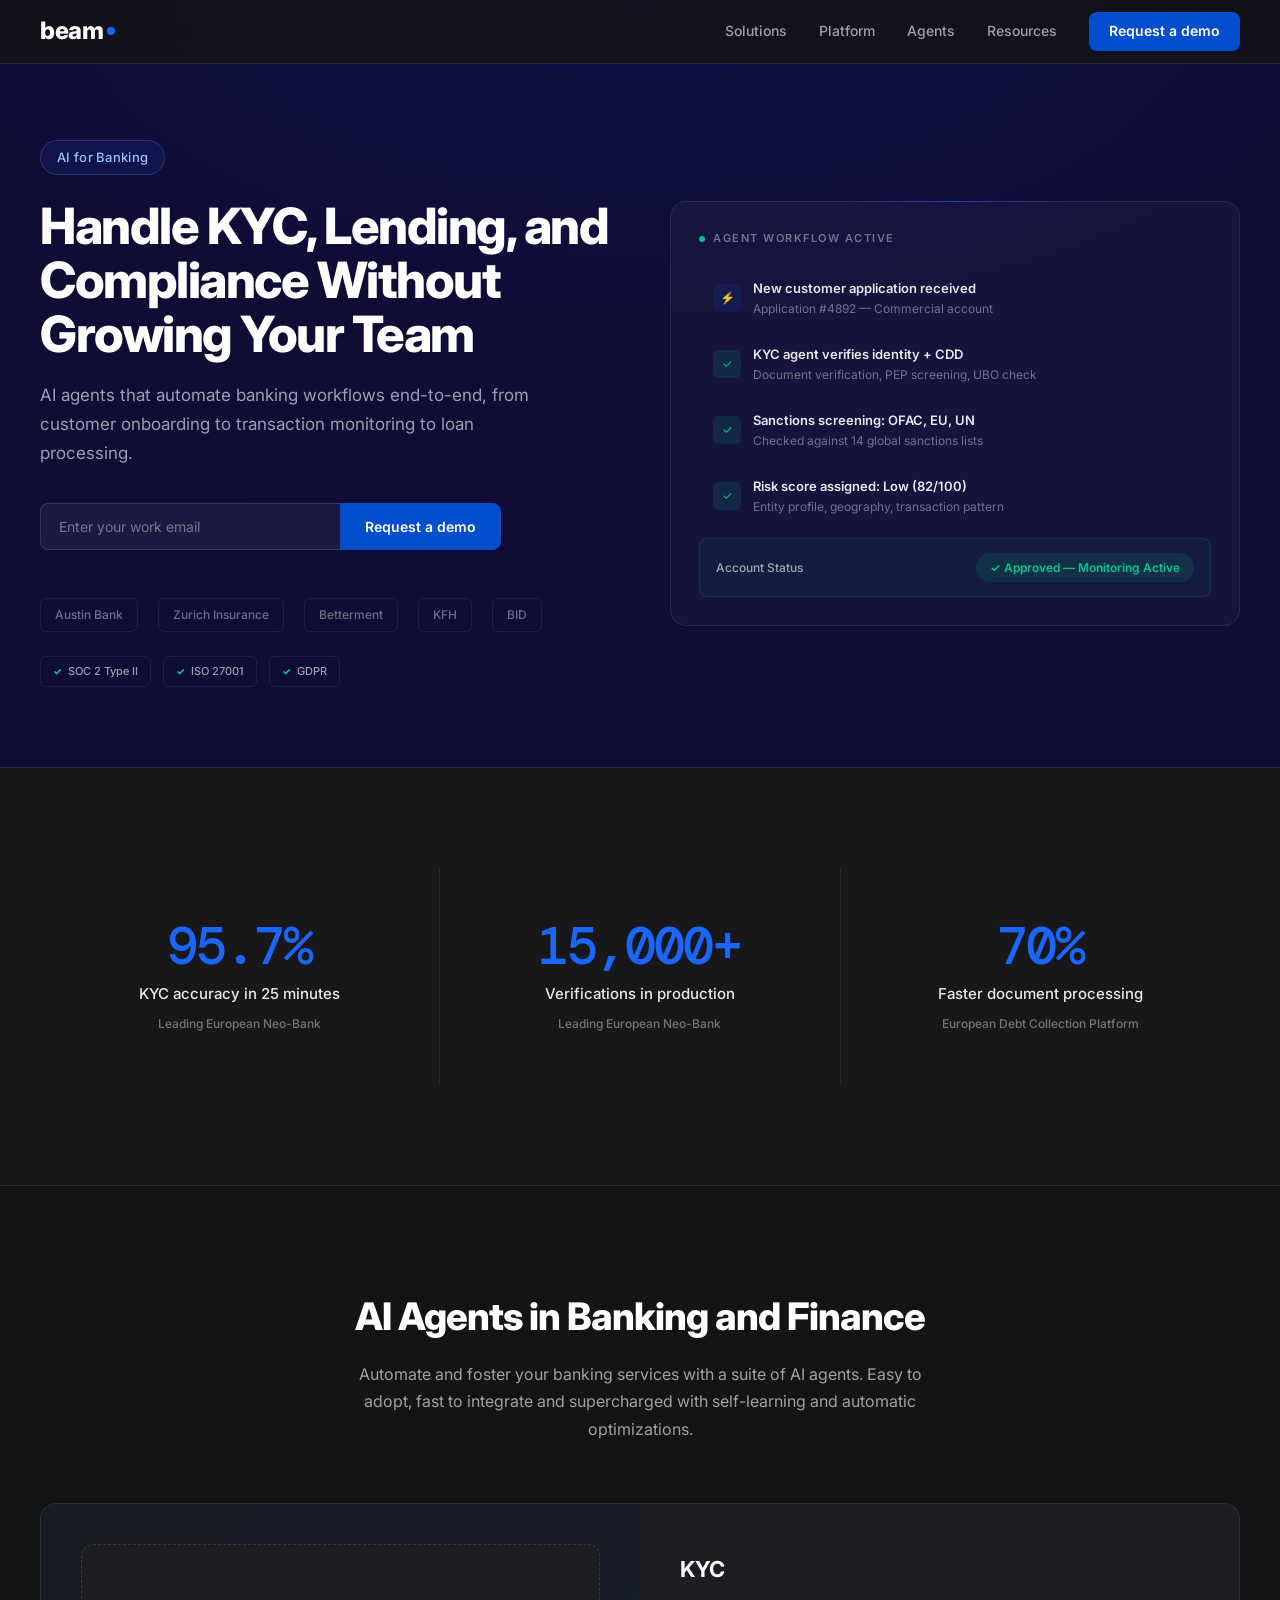
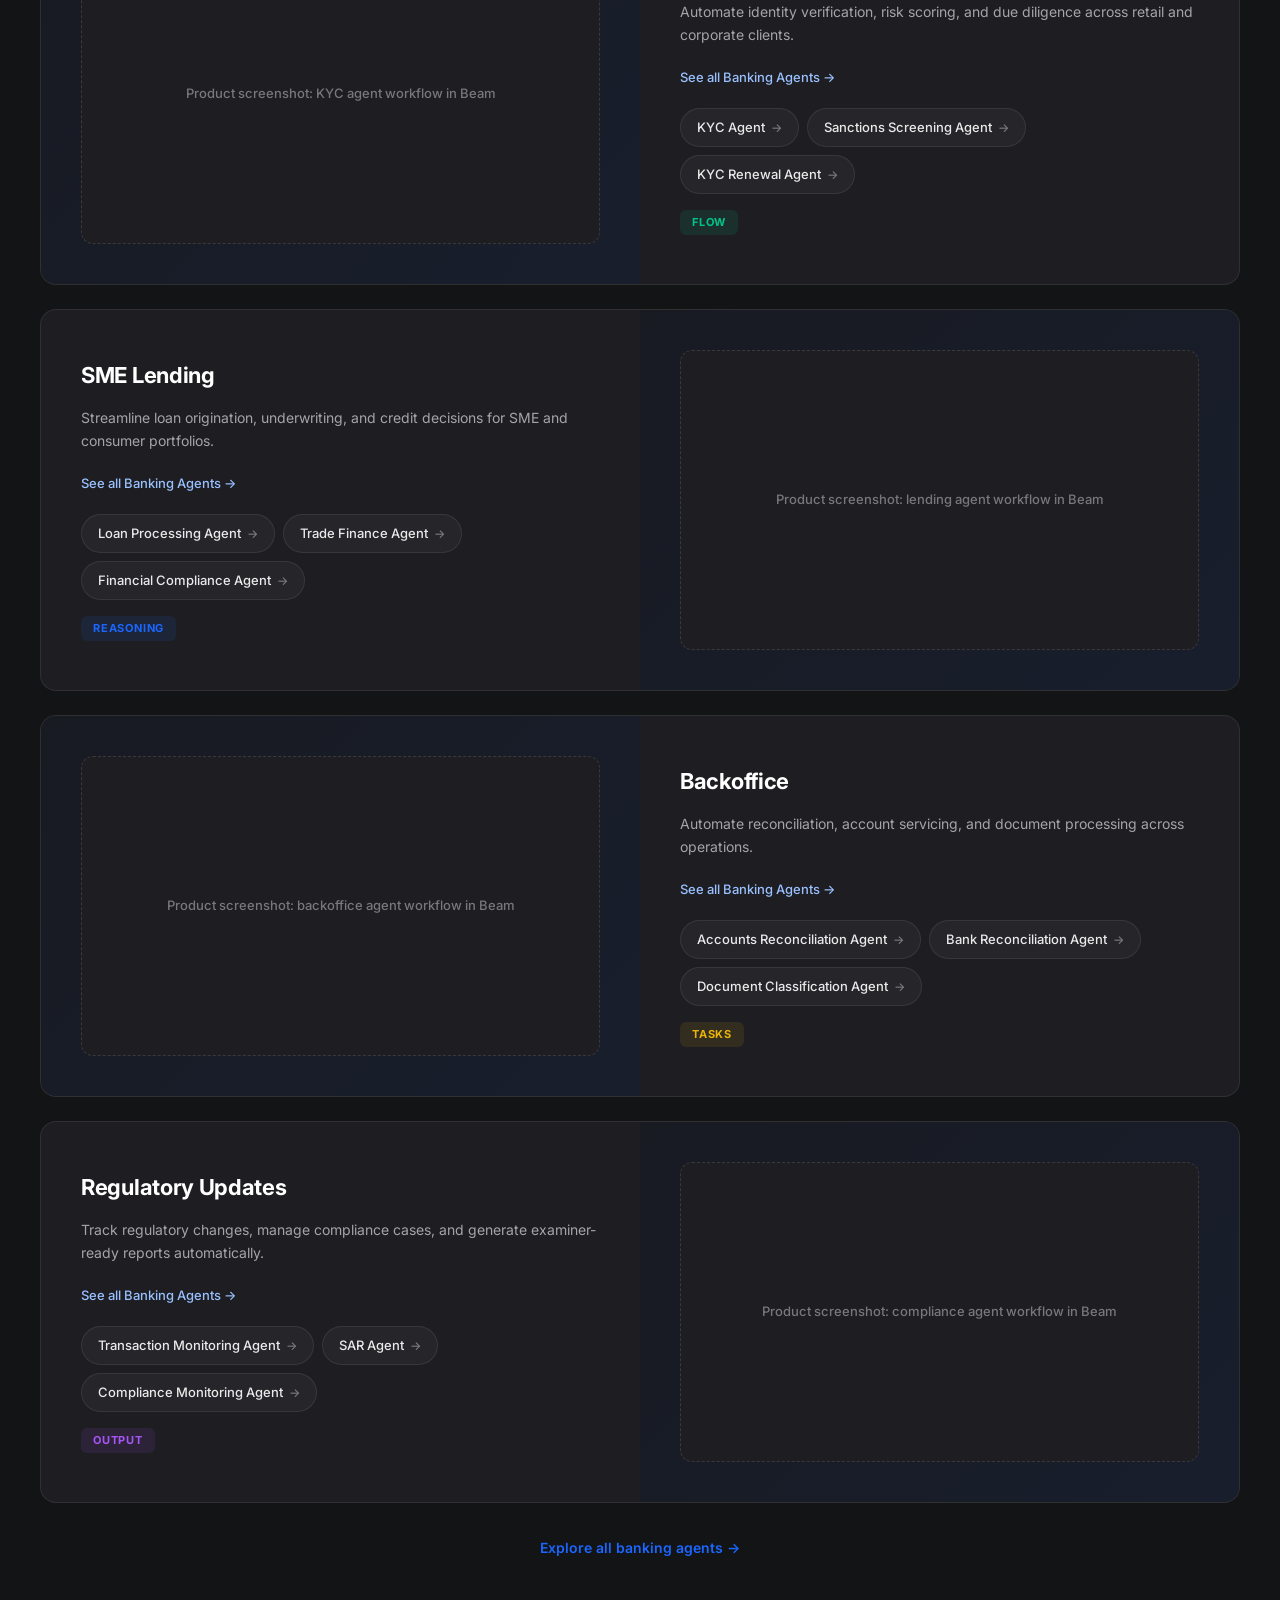
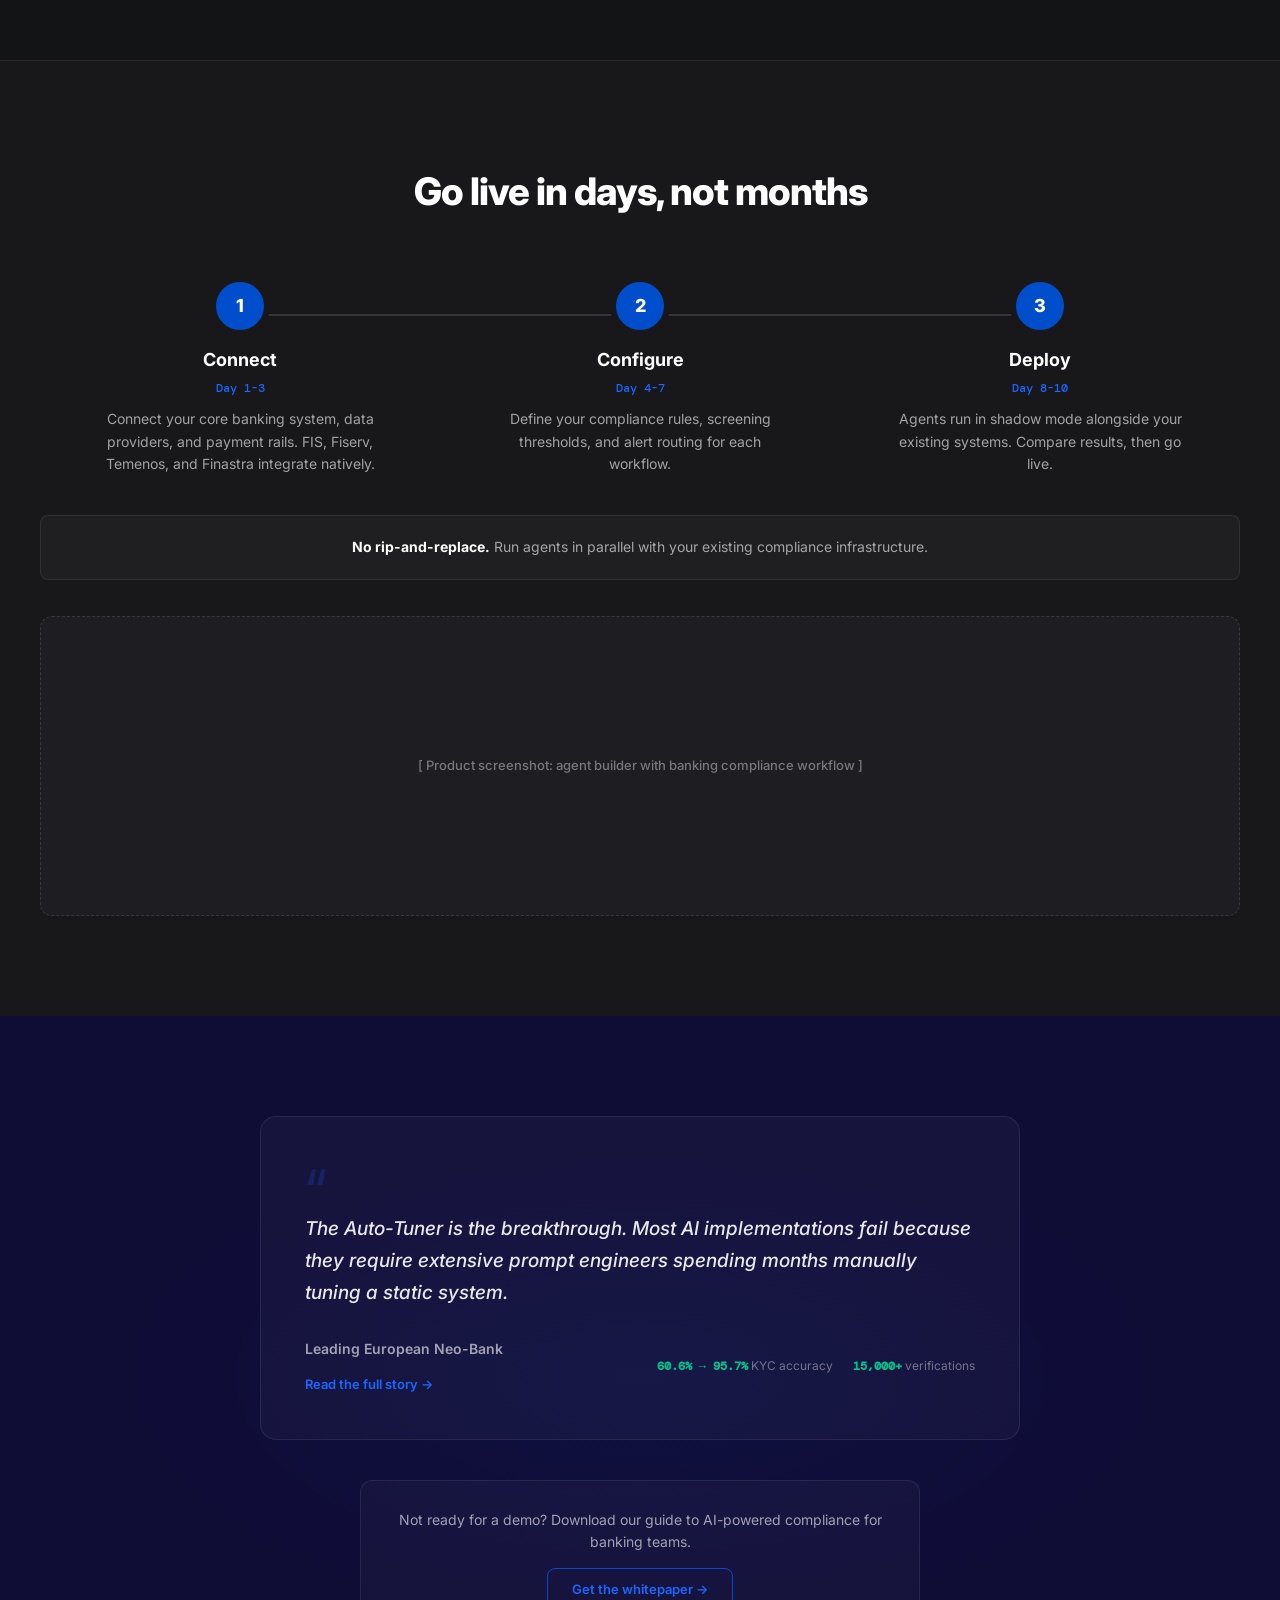
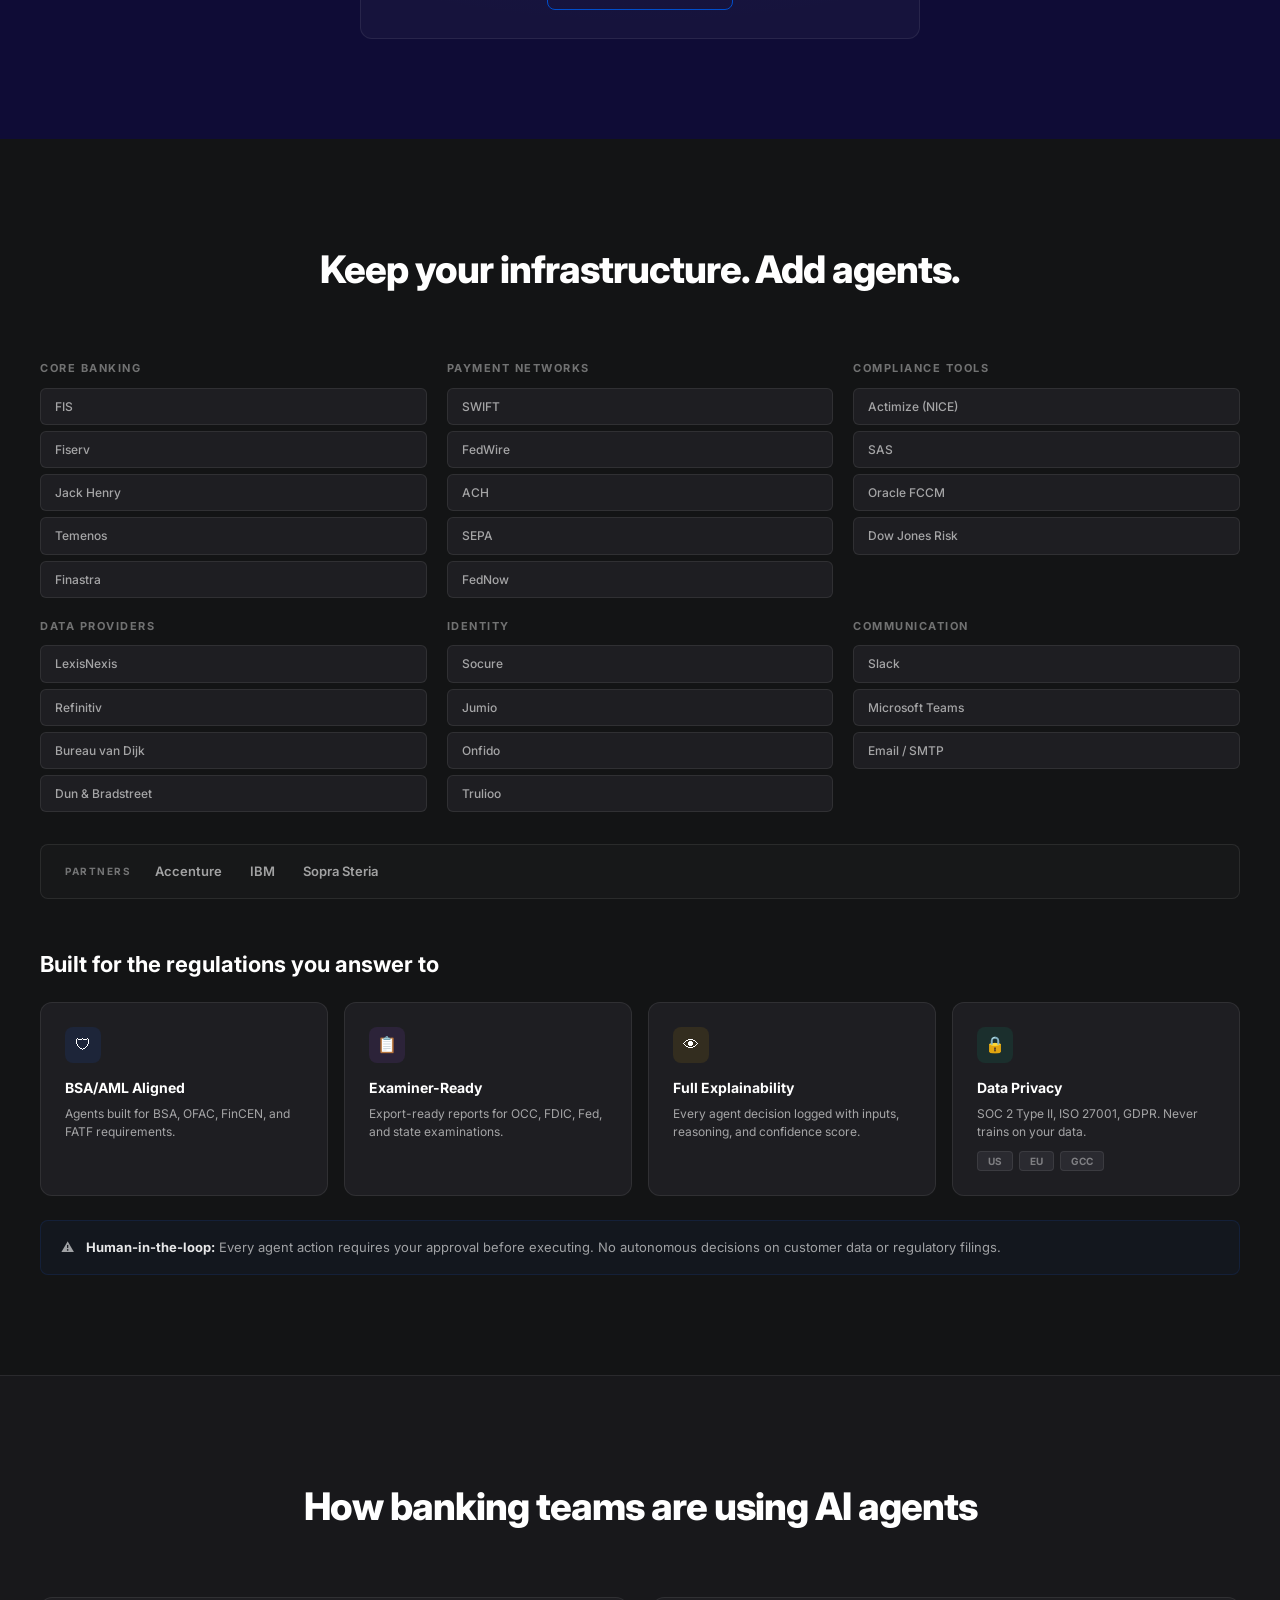
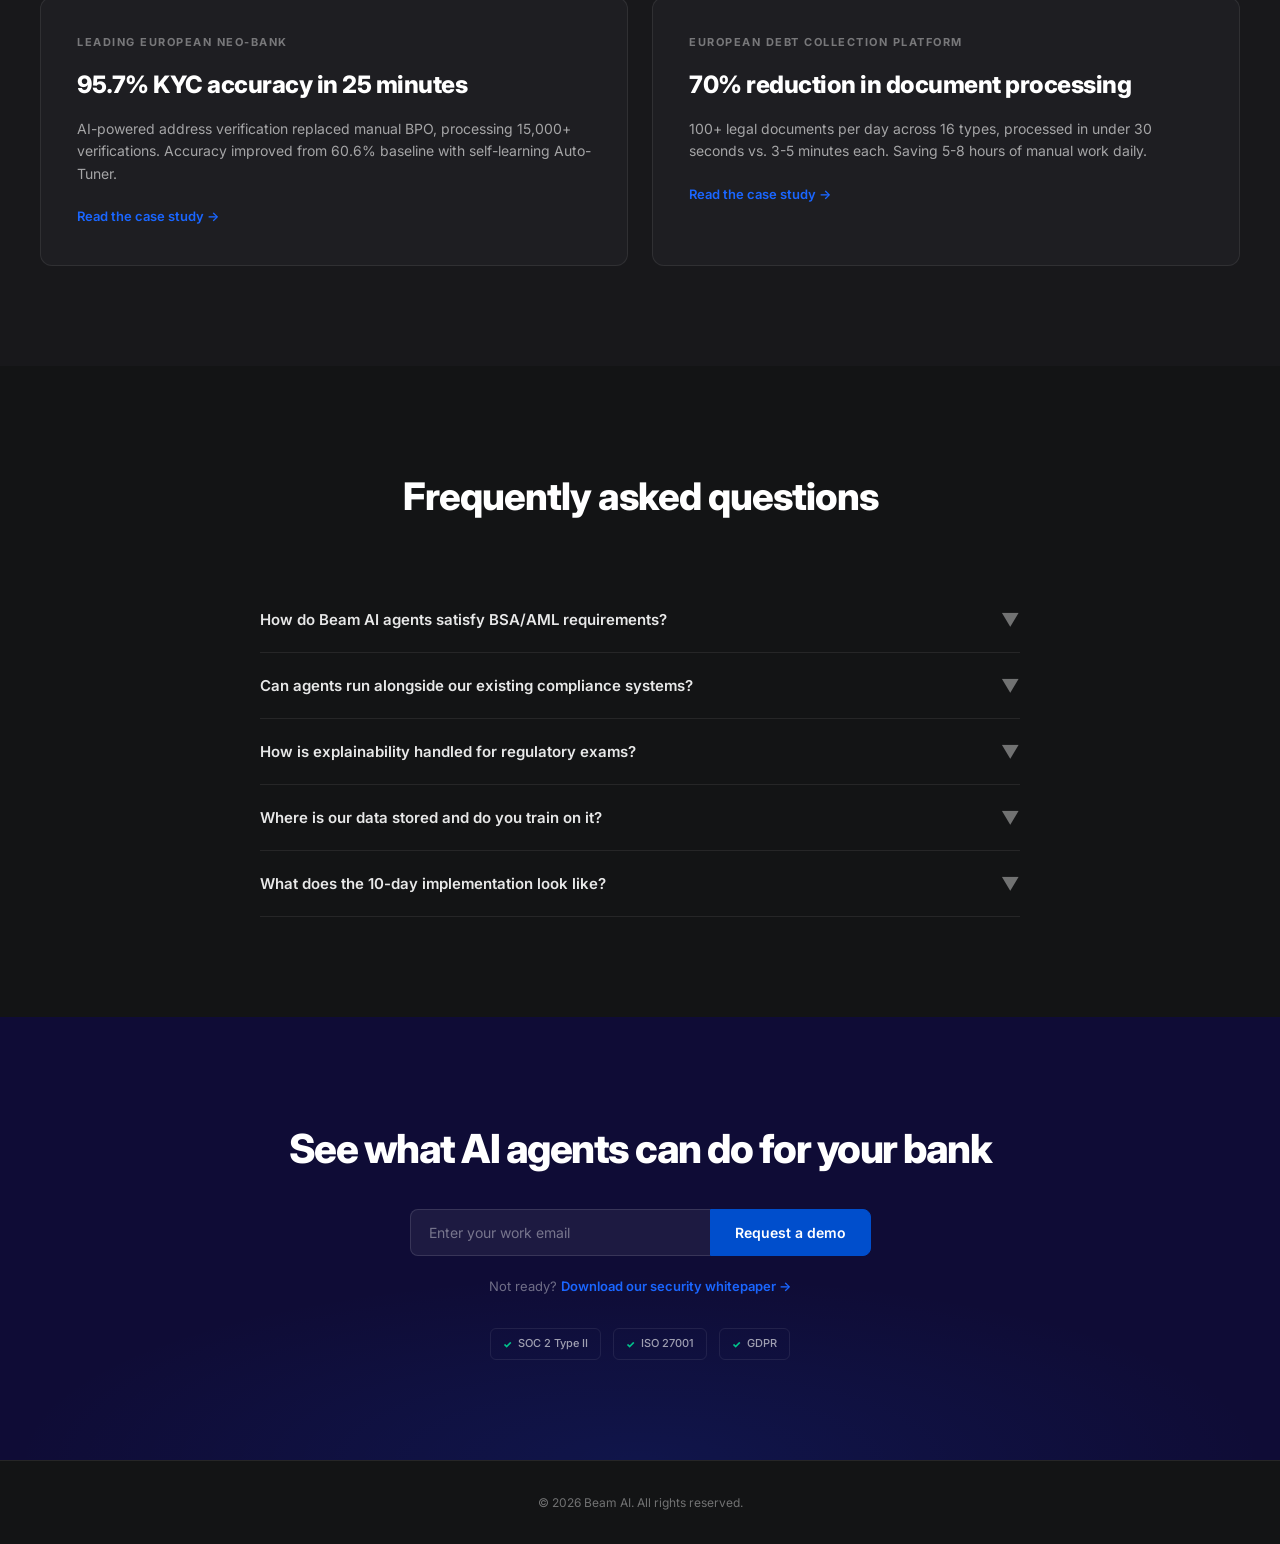
==== commit 87498968: "Update Section 3: replace flow visual + card grid with 4 stacked agent rows - 4 horizontal rows with" ====
--- a/banking-page-prototype.html
+++ b/banking-page-prototype.html
@@ -401,120 +401,131 @@
       margin: 0 auto;
       line-height: 1.7;
     }
-    .agents-layout {
+    /* AGENT ROWS */
+    .agent-rows {
+      display: flex;
+      flex-direction: column;
+      gap: 24px;
+    }
+    .agent-row {
       display: grid;
-      grid-template-columns: 280px 1fr;
-      gap: 32px;
-      align-items: start;
-    }
-
-    /* FLOW VISUAL */
-    .flow-visual {
+      grid-template-columns: 1fr 1fr;
+      gap: 0;
+      background: var(--bg-card);
+      border: 1px solid var(--border-dark);
       border-radius: var(--radius-lg);
       overflow: hidden;
+      transition: border-color 0.3s;
+    }
+    .agent-row:hover {
+      border-color: var(--border-light);
+    }
+    .agent-row.reverse .agent-row-screenshot { order: 2; }
+    .agent-row.reverse .agent-row-content { order: 1; }
+    .agent-row-screenshot {
+      background: var(--bg-surface);
+      display: flex;
+      align-items: center;
+      justify-content: center;
+      padding: 40px;
+      min-height: 280px;
+      position: relative;
+      overflow: hidden;
+    }
+    .agent-row-screenshot::before {
+      content: '';
+      position: absolute;
+      inset: 0;
+      background: linear-gradient(135deg, rgba(26, 102, 255, 0.03) 0%, rgba(26, 102, 255, 0.08) 100%);
+    }
+    .screenshot-placeholder {
+      color: var(--text-muted);
+      font-size: 13px;
+      text-align: center;
+      position: relative;
+      z-index: 1;
+      padding: 24px;
+      border: 1px dashed var(--border-light);
+      border-radius: var(--radius);
+      width: 100%;
+    }
+    .agent-row-content {
+      padding: 40px;
+      display: flex;
+      flex-direction: column;
+      justify-content: center;
+    }
+    .agent-row-content h3 {
+      font-size: 22px;
+      font-weight: 700;
+      color: var(--text-white);
+      margin-bottom: 12px;
+      letter-spacing: -0.3px;
+    }
+    .agent-row-content .row-desc {
+      font-size: 14px;
+      color: var(--text-secondary);
+      line-height: 1.7;
+      margin-bottom: 20px;
+    }
+    .agent-row-content .see-all {
+      font-size: 13px;
+      color: var(--blue-light);
+      text-decoration: none;
+      font-weight: 500;
+      margin-bottom: 20px;
+      display: inline-block;
+      transition: color 0.2s;
+    }
+    .agent-row-content .see-all:hover { color: var(--blue-bright); }
+    .agent-pills {
+      display: flex;
+      flex-wrap: wrap;
+      gap: 8px;
+      margin-bottom: 16px;
+    }
+    .agent-pill {
+      display: inline-flex;
+      align-items: center;
+      gap: 6px;
+      padding: 8px 16px;
+      background: rgba(255, 255, 255, 0.04);
       border: 1px solid var(--border-dark);
-    }
-    .flow-area {
-      padding: 22px 20px;
-      background: var(--bg-card);
-      border-bottom: 1px solid var(--border-dark);
-    }
-    .flow-area:last-child { border-bottom: none; }
-    .flow-area-top {
-      display: flex;
-      align-items: center;
-      gap: 8px;
-      margin-bottom: 6px;
-    }
-    .flow-area-icon { font-size: 14px; }
-    .flow-area-label {
+      border-radius: 100px;
+      color: var(--text-light);
+      font-size: 13px;
+      font-weight: 500;
+      text-decoration: none;
+      transition: border-color 0.2s, background 0.2s, transform 0.2s;
+    }
+    .agent-pill:hover {
+      border-color: var(--border-blue);
+      background: var(--blue-subtle);
+      transform: translateY(-1px);
+    }
+    .agent-pill .pill-arrow {
+      color: var(--text-muted);
+      font-size: 12px;
+      transition: color 0.2s, transform 0.2s;
+    }
+    .agent-pill:hover .pill-arrow { color: var(--blue-bright); transform: translateX(2px); }
+    .feature-badge {
+      display: inline-block;
+      padding: 4px 12px;
+      border-radius: 6px;
       font-size: 11px;
       font-weight: 700;
       text-transform: uppercase;
-      letter-spacing: 1.5px;
-      color: var(--blue-light);
-    }
-    .flow-area-subs {
-      font-size: 12px;
-      color: var(--text-muted);
-      line-height: 1.5;
-      margin-bottom: 10px;
-      padding-left: 22px;
-    }
-    .flow-badge {
-      display: inline-block;
-      padding: 3px 10px;
-      border-radius: 100px;
-      font-size: 10px;
-      font-weight: 700;
-      text-transform: uppercase;
       letter-spacing: 0.8px;
-      margin-left: 22px;
-    }
-    .flow-badge.verified { background: rgba(0,196,140,0.1); color: #00c48c; }
-    .flow-badge.approved { background: rgba(26,102,255,0.1); color: #1a66ff; }
-    .flow-badge.compliant { background: rgba(168,85,247,0.1); color: #a855f7; }
-    .flow-badge.automated { background: rgba(234,179,8,0.1); color: #eab308; }
-
-    /* AGENT CARDS */
-    .agent-cards {
-      display: grid;
-      grid-template-columns: 1fr 1fr;
-      gap: 16px;
-    }
-    .agent-card {
-      background: var(--bg-card);
-      border: 1px solid var(--border-dark);
-      border-radius: var(--radius);
-      padding: 24px;
-      transition: border-color 0.25s, box-shadow 0.25s, transform 0.25s;
-      cursor: pointer;
-      text-decoration: none;
-      color: inherit;
-      display: block;
-    }
-    .agent-card:hover {
-      border-color: var(--border-blue);
-      box-shadow: 0 4px 24px rgba(26, 102, 255, 0.08);
-      transform: translateY(-2px);
-    }
-    .agent-card h3 {
-      font-size: 15px;
-      font-weight: 700;
-      margin-bottom: 10px;
-      display: flex;
-      align-items: center;
-      justify-content: space-between;
-      color: var(--text-white);
-    }
-    .agent-card h3 .arrow {
-      color: var(--text-muted);
-      font-size: 16px;
-      transition: color 0.2s, transform 0.2s;
-    }
-    .agent-card:hover h3 .arrow { color: var(--blue-bright); transform: translateX(3px); }
-    .agent-tags {
-      display: flex;
-      gap: 5px;
-      flex-wrap: wrap;
-      margin-bottom: 10px;
-    }
-    .agent-tag {
-      padding: 2px 8px;
-      background: var(--blue-subtle);
-      color: var(--blue-light);
-      border-radius: 4px;
-      font-size: 11px;
-      font-weight: 600;
-    }
-    .agent-card p {
-      font-size: 13px;
-      color: var(--text-secondary);
-      line-height: 1.5;
-    }
+      align-self: flex-start;
+    }
+    .feature-badge.flow { background: rgba(0,196,140,0.1); color: #00c48c; }
+    .feature-badge.reasoning { background: rgba(26,102,255,0.1); color: #1a66ff; }
+    .feature-badge.tasks { background: rgba(234,179,8,0.1); color: #eab308; }
+    .feature-badge.output { background: rgba(168,85,247,0.1); color: #a855f7; }
     .explore-link {
       text-align: center;
-      margin-top: 24px;
+      margin-top: 32px;
     }
     .explore-link a {
       color: var(--blue-bright);
@@ -1001,7 +1012,9 @@
     /* RESPONSIVE */
     @media (max-width: 1024px) {
       .hero-grid { grid-template-columns: 1fr; gap: 40px; }
-      .agents-layout { grid-template-columns: 1fr; }
+      .agent-row { grid-template-columns: 1fr; }
+      .agent-row.reverse .agent-row-screenshot { order: 0; }
+      .agent-row.reverse .agent-row-content { order: 0; }
       .integrations-grid { grid-template-columns: repeat(2, 1fr); }
       .pillars-grid { grid-template-columns: repeat(2, 1fr); }
     }
@@ -1011,7 +1024,8 @@
       .stats-grid { grid-template-columns: 1fr; }
       .steps-row { grid-template-columns: 1fr; gap: 32px; }
       .steps-row::before { display: none; }
-      .agent-cards { grid-template-columns: 1fr; }
+      .agent-row-content { padding: 28px; }
+      .agent-row-screenshot { min-height: 200px; }
       .cases-grid { grid-template-columns: 1fr; }
       .integrations-grid { grid-template-columns: 1fr; }
       .pillars-grid { grid-template-columns: 1fr; }
@@ -1131,79 +1145,82 @@
       <h2>AI Agents in Banking and Finance</h2>
       <p>Automate and foster your banking services with a suite of AI agents. Easy to adopt, fast to integrate and supercharged with self-learning and automatic optimizations.</p>
     </div>
-    <div class="agents-layout">
-      <div class="flow-visual">
-        <div class="flow-area">
-          <div class="flow-area-top">
-            <span class="flow-area-icon">&#9889;</span>
-            <span class="flow-area-label">Risk</span>
+    <div class="agent-rows">
+      <!-- Row 1: KYC (Flow) - Screenshot Left -->
+      <div class="agent-row">
+        <div class="agent-row-screenshot">
+          <div class="screenshot-placeholder">Product screenshot: KYC agent workflow in Beam</div>
+        </div>
+        <div class="agent-row-content">
+          <h3>KYC</h3>
+          <p class="row-desc">Automate identity verification, risk scoring, and due diligence across retail and corporate clients.</p>
+          <a href="https://beam.ai/ai-agents" class="see-all">See all Banking Agents &rarr;</a>
+          <div class="agent-pills">
+            <a href="https://beam.ai/agents/kyc-aml-compliance-ai-agent" class="agent-pill">KYC Agent <span class="pill-arrow">&rarr;</span></a>
+            <a href="https://beam.ai/agents/sanctions-screening-agent" class="agent-pill">Sanctions Screening Agent <span class="pill-arrow">&rarr;</span></a>
+            <a href="https://beam.ai/agents/kyc-renewal-ai-agent" class="agent-pill">KYC Renewal Agent <span class="pill-arrow">&rarr;</span></a>
           </div>
-          <div class="flow-area-subs">KYC &middot; KYB &middot; Risk Monitoring &middot; Trade Finance</div>
-          <span class="flow-badge verified">Verified</span>
-        </div>
-        <div class="flow-area">
-          <div class="flow-area-top">
-            <span class="flow-area-icon">&#128203;</span>
-            <span class="flow-area-label">Credit</span>
+          <span class="feature-badge flow">Flow</span>
+        </div>
+      </div>
+
+      <!-- Row 2: SME Lending (Reasoning) - Screenshot Right -->
+      <div class="agent-row reverse">
+        <div class="agent-row-screenshot">
+          <div class="screenshot-placeholder">Product screenshot: lending agent workflow in Beam</div>
+        </div>
+        <div class="agent-row-content">
+          <h3>SME Lending</h3>
+          <p class="row-desc">Streamline loan origination, underwriting, and credit decisions for SME and consumer portfolios.</p>
+          <a href="https://beam.ai/ai-agents" class="see-all">See all Banking Agents &rarr;</a>
+          <div class="agent-pills">
+            <a href="https://beam.ai/agents/loan-processing-agent" class="agent-pill">Loan Processing Agent <span class="pill-arrow">&rarr;</span></a>
+            <a href="https://beam.ai/agents/trade-finance-ai-agent" class="agent-pill">Trade Finance Agent <span class="pill-arrow">&rarr;</span></a>
+            <a href="https://beam.ai/agents/financial-compliance-and-reporting-ai-agent" class="agent-pill">Financial Compliance Agent <span class="pill-arrow">&rarr;</span></a>
           </div>
-          <div class="flow-area-subs">Underwriting &middot; SME Lending &middot; Mortgages &middot; Consumer</div>
-          <span class="flow-badge approved">Approved</span>
-        </div>
-        <div class="flow-area">
-          <div class="flow-area-top">
-            <span class="flow-area-icon">&#128274;</span>
-            <span class="flow-area-label">Compliance</span>
+          <span class="feature-badge reasoning">Reasoning</span>
+        </div>
+      </div>
+
+      <!-- Row 3: Backoffice (Tasks) - Screenshot Left -->
+      <div class="agent-row">
+        <div class="agent-row-screenshot">
+          <div class="screenshot-placeholder">Product screenshot: backoffice agent workflow in Beam</div>
+        </div>
+        <div class="agent-row-content">
+          <h3>Backoffice</h3>
+          <p class="row-desc">Automate reconciliation, account servicing, and document processing across operations.</p>
+          <a href="https://beam.ai/ai-agents" class="see-all">See all Banking Agents &rarr;</a>
+          <div class="agent-pills">
+            <a href="https://beam.ai/agents/accounts-reconciliation-ai-agent" class="agent-pill">Accounts Reconciliation Agent <span class="pill-arrow">&rarr;</span></a>
+            <a href="https://beam.ai/agents/bank-reconciliation-agent" class="agent-pill">Bank Reconciliation Agent <span class="pill-arrow">&rarr;</span></a>
+            <a href="https://beam.ai/agents/document-classification-ai-agent" class="agent-pill">Document Classification Agent <span class="pill-arrow">&rarr;</span></a>
           </div>
-          <div class="flow-area-subs">Case Management &middot; Regulatory Updates</div>
-          <span class="flow-badge compliant">Compliant</span>
-        </div>
-        <div class="flow-area">
-          <div class="flow-area-top">
-            <span class="flow-area-icon">&#128260;</span>
-            <span class="flow-area-label">Service</span>
+          <span class="feature-badge tasks">Tasks</span>
+        </div>
+      </div>
+
+      <!-- Row 4: Regulatory Updates (Output) - Screenshot Right -->
+      <div class="agent-row reverse">
+        <div class="agent-row-screenshot">
+          <div class="screenshot-placeholder">Product screenshot: compliance agent workflow in Beam</div>
+        </div>
+        <div class="agent-row-content">
+          <h3>Regulatory Updates</h3>
+          <p class="row-desc">Track regulatory changes, manage compliance cases, and generate examiner-ready reports automatically.</p>
+          <a href="https://beam.ai/ai-agents" class="see-all">See all Banking Agents &rarr;</a>
+          <div class="agent-pills">
+            <a href="https://beam.ai/agents/transaction-monitoring-ai-agent" class="agent-pill">Transaction Monitoring Agent <span class="pill-arrow">&rarr;</span></a>
+            <a href="https://beam.ai/agents/suspicious-activity-reporting-ai-agent" class="agent-pill">SAR Agent <span class="pill-arrow">&rarr;</span></a>
+            <a href="https://beam.ai/agents/compliance-monitoring-agent" class="agent-pill">Compliance Monitoring Agent <span class="pill-arrow">&rarr;</span></a>
           </div>
-          <div class="flow-area-subs">Account Opening &middot; Backend &middot; Personal Finance</div>
-          <span class="flow-badge automated">Automated</span>
-        </div>
-      </div>
-
-      <div>
-        <div class="agent-cards">
-          <a href="https://beam.ai/agents/know-your-customer-kyc-agent" class="agent-card">
-            <h3>KYC Agent <span class="arrow">&rarr;</span></h3>
-            <div class="agent-tags"><span class="agent-tag">KYC</span><span class="agent-tag">KYB</span><span class="agent-tag">Risk Scoring</span></div>
-            <p>Verifies identity and assigns risk scores per regulatory requirements.</p>
-          </a>
-          <a href="https://beam.ai/agents/sanctions-screening-agent" class="agent-card">
-            <h3>Sanctions Screening <span class="arrow">&rarr;</span></h3>
-            <div class="agent-tags"><span class="agent-tag">OFAC</span><span class="agent-tag">Sanctions</span></div>
-            <p>Screens against global sanctions lists in real time.</p>
-          </a>
-          <a href="https://beam.ai/agents/loan-processing-agent" class="agent-card">
-            <h3>Loan Processing <span class="arrow">&rarr;</span></h3>
-            <div class="agent-tags"><span class="agent-tag">Origination</span><span class="agent-tag">Underwriting</span></div>
-            <p>Automates loan origination end to end.</p>
-          </a>
-          <a href="https://beam.ai/agents/accounts-reconciliation-ai-agent" class="agent-card">
-            <h3>Accounts Reconciliation <span class="arrow">&rarr;</span></h3>
-            <div class="agent-tags"><span class="agent-tag">Matching</span><span class="agent-tag">Exceptions</span></div>
-            <p>Reconciles accounts across systems and flags exceptions.</p>
-          </a>
-          <a href="https://beam.ai/agents/transaction-monitoring-assistant" class="agent-card">
-            <h3>Transaction Monitoring <span class="arrow">&rarr;</span></h3>
-            <div class="agent-tags"><span class="agent-tag">Pattern Det.</span><span class="agent-tag">Anomaly</span></div>
-            <p>Monitors for structuring and layering with fewer false positives.</p>
-          </a>
-          <a href="https://beam.ai/agents/compliance-monitoring-agent" class="agent-card">
-            <h3>Compliance Monitoring <span class="arrow">&rarr;</span></h3>
-            <div class="agent-tags"><span class="agent-tag">Reg. Updates</span><span class="agent-tag">Case Mgmt</span></div>
-            <p>Tracks regulatory changes and manages compliance cases.</p>
-          </a>
-        </div>
-        <div class="explore-link">
-          <a href="https://beam.ai/ai-agents">Explore all banking agents &rarr;</a>
-        </div>
-      </div>
+          <span class="feature-badge output">Output</span>
+        </div>
+      </div>
+    </div>
+
+    <div class="explore-link">
+      <a href="https://beam.ai/ai-agents">Explore all banking agents &rarr;</a>
     </div>
   </div>
 </section>
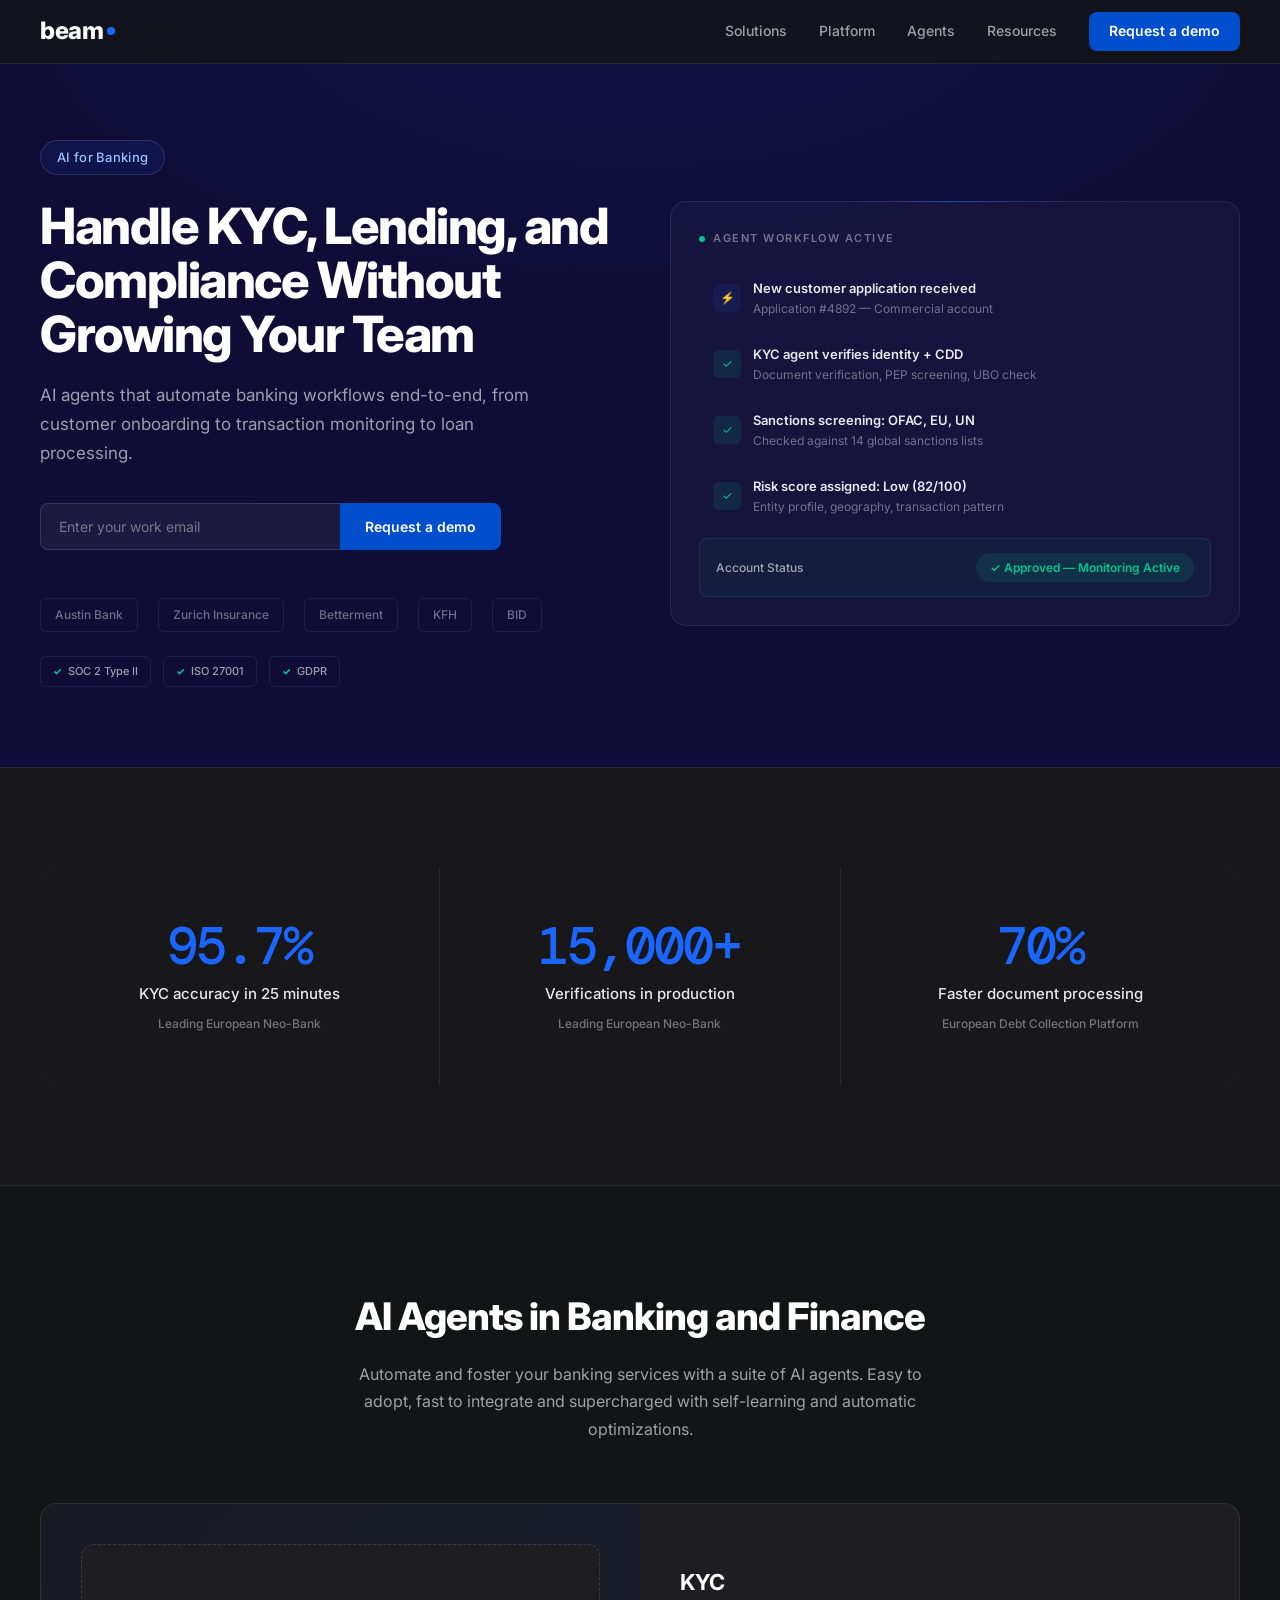
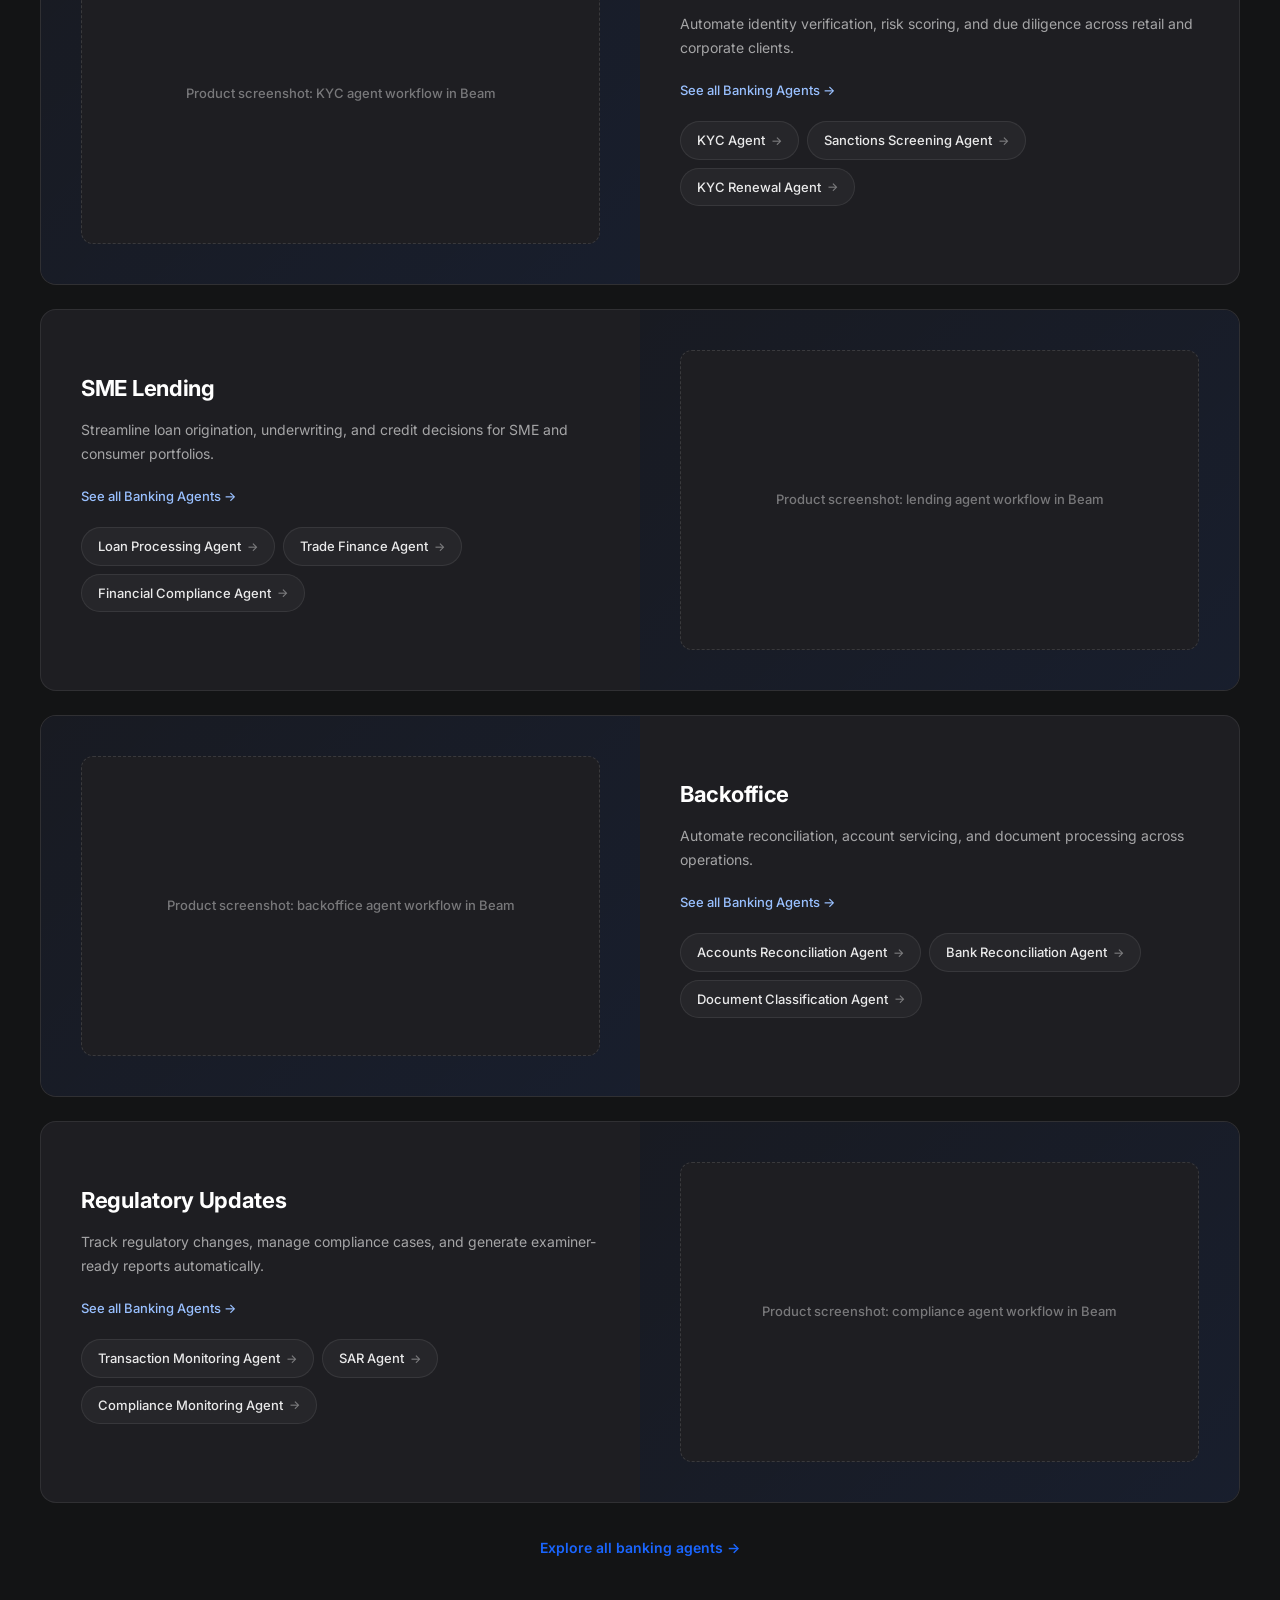
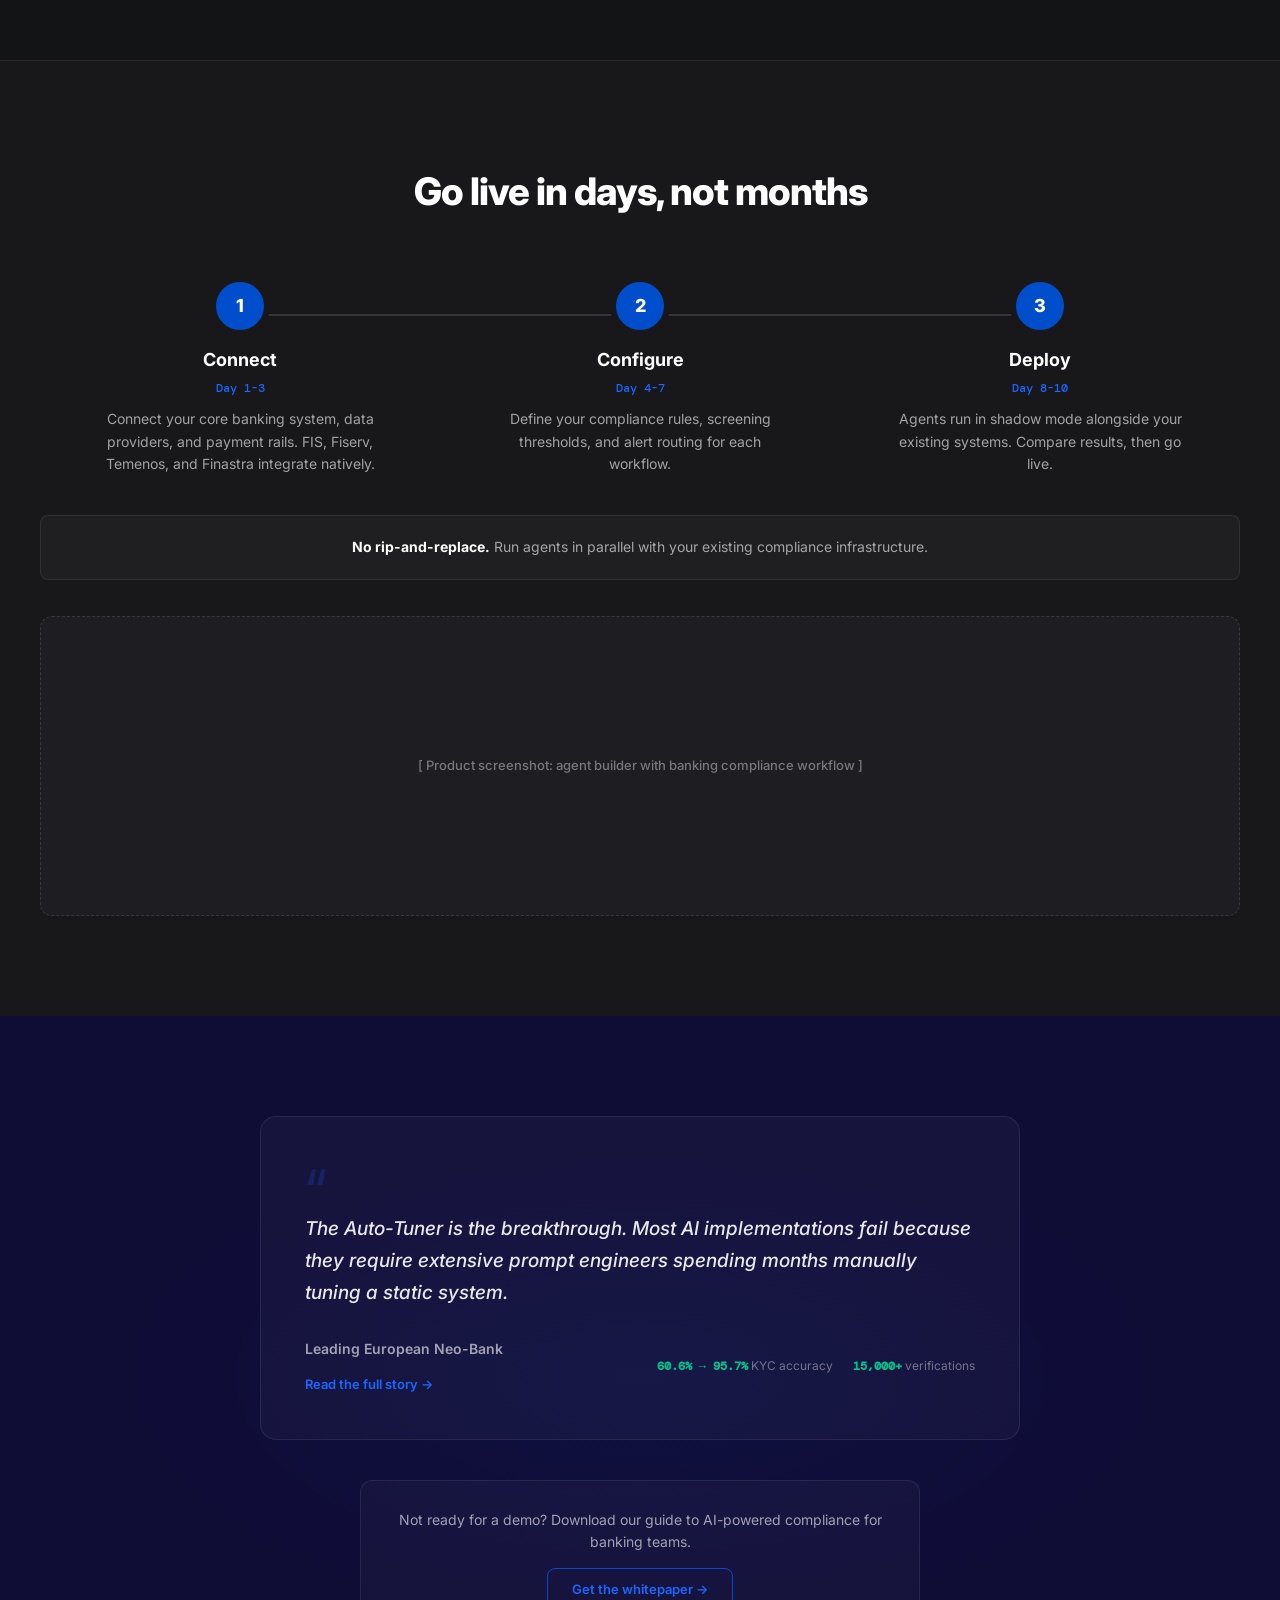
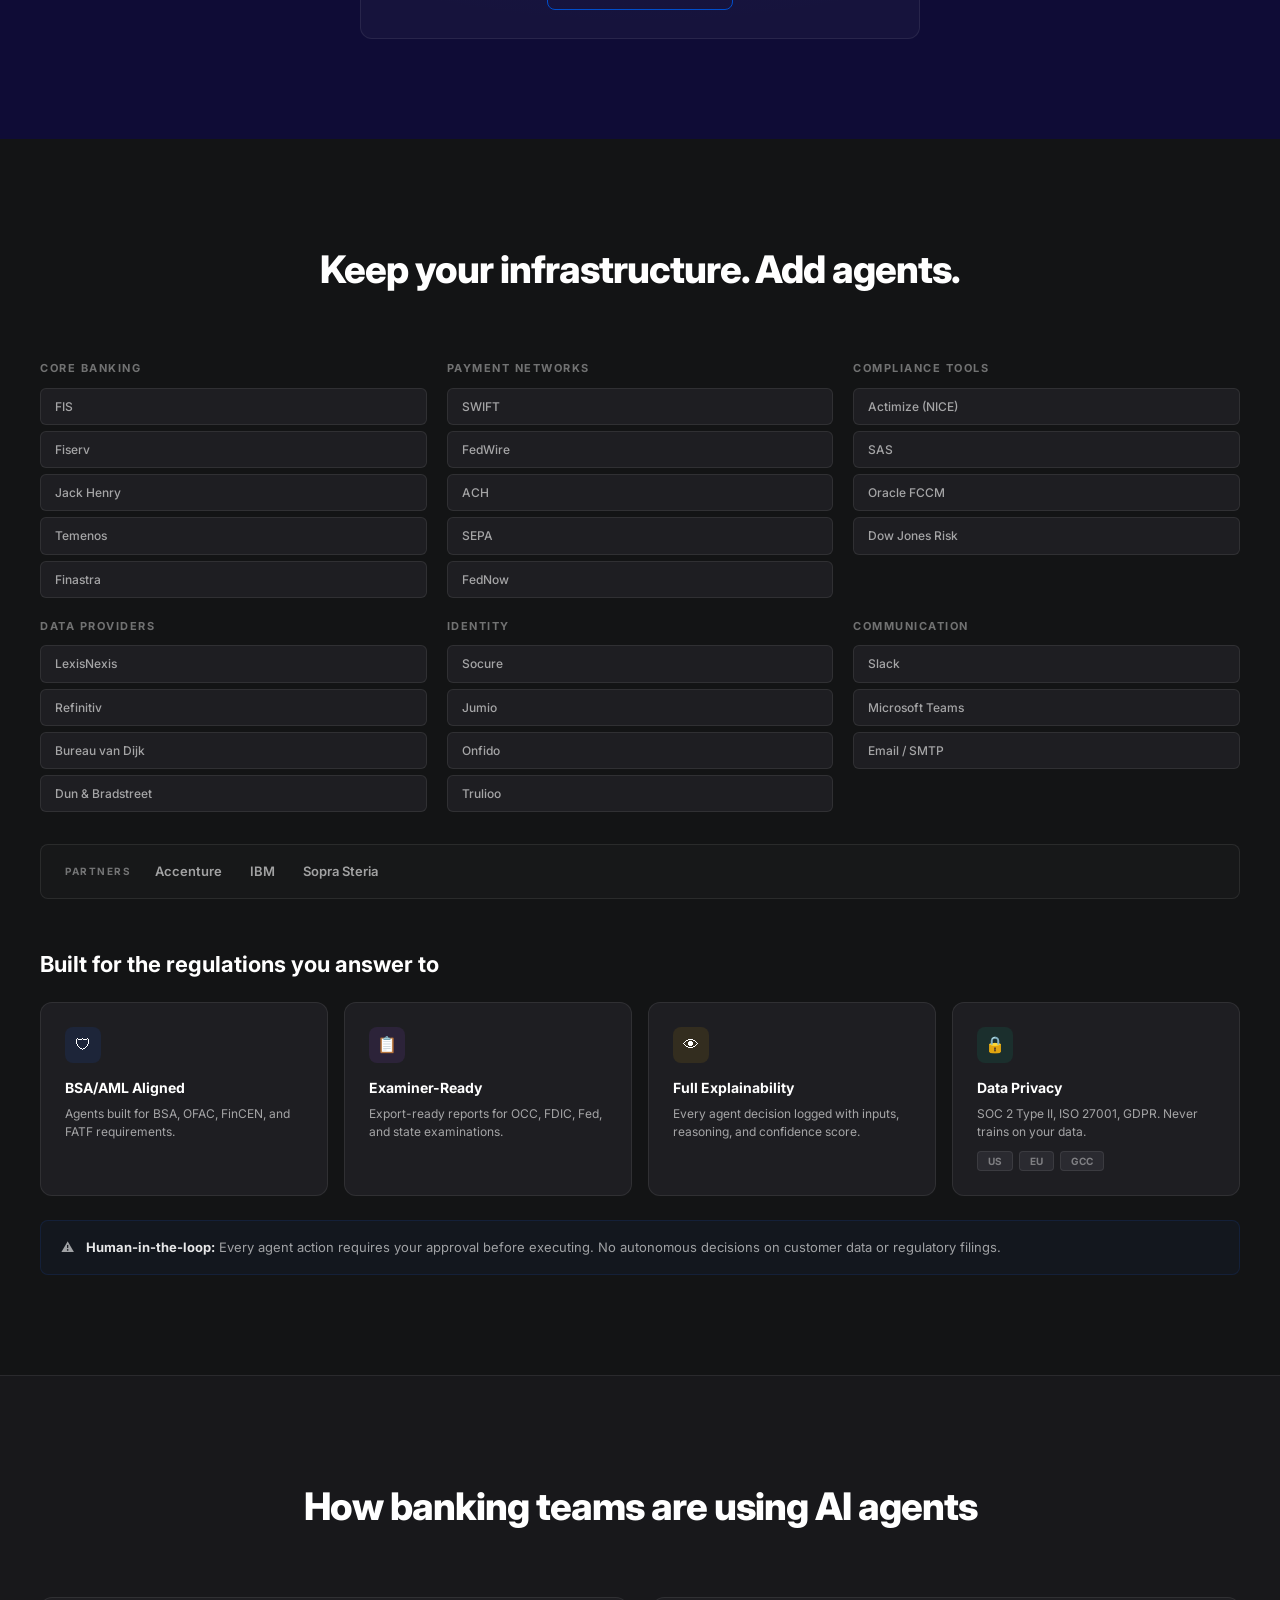
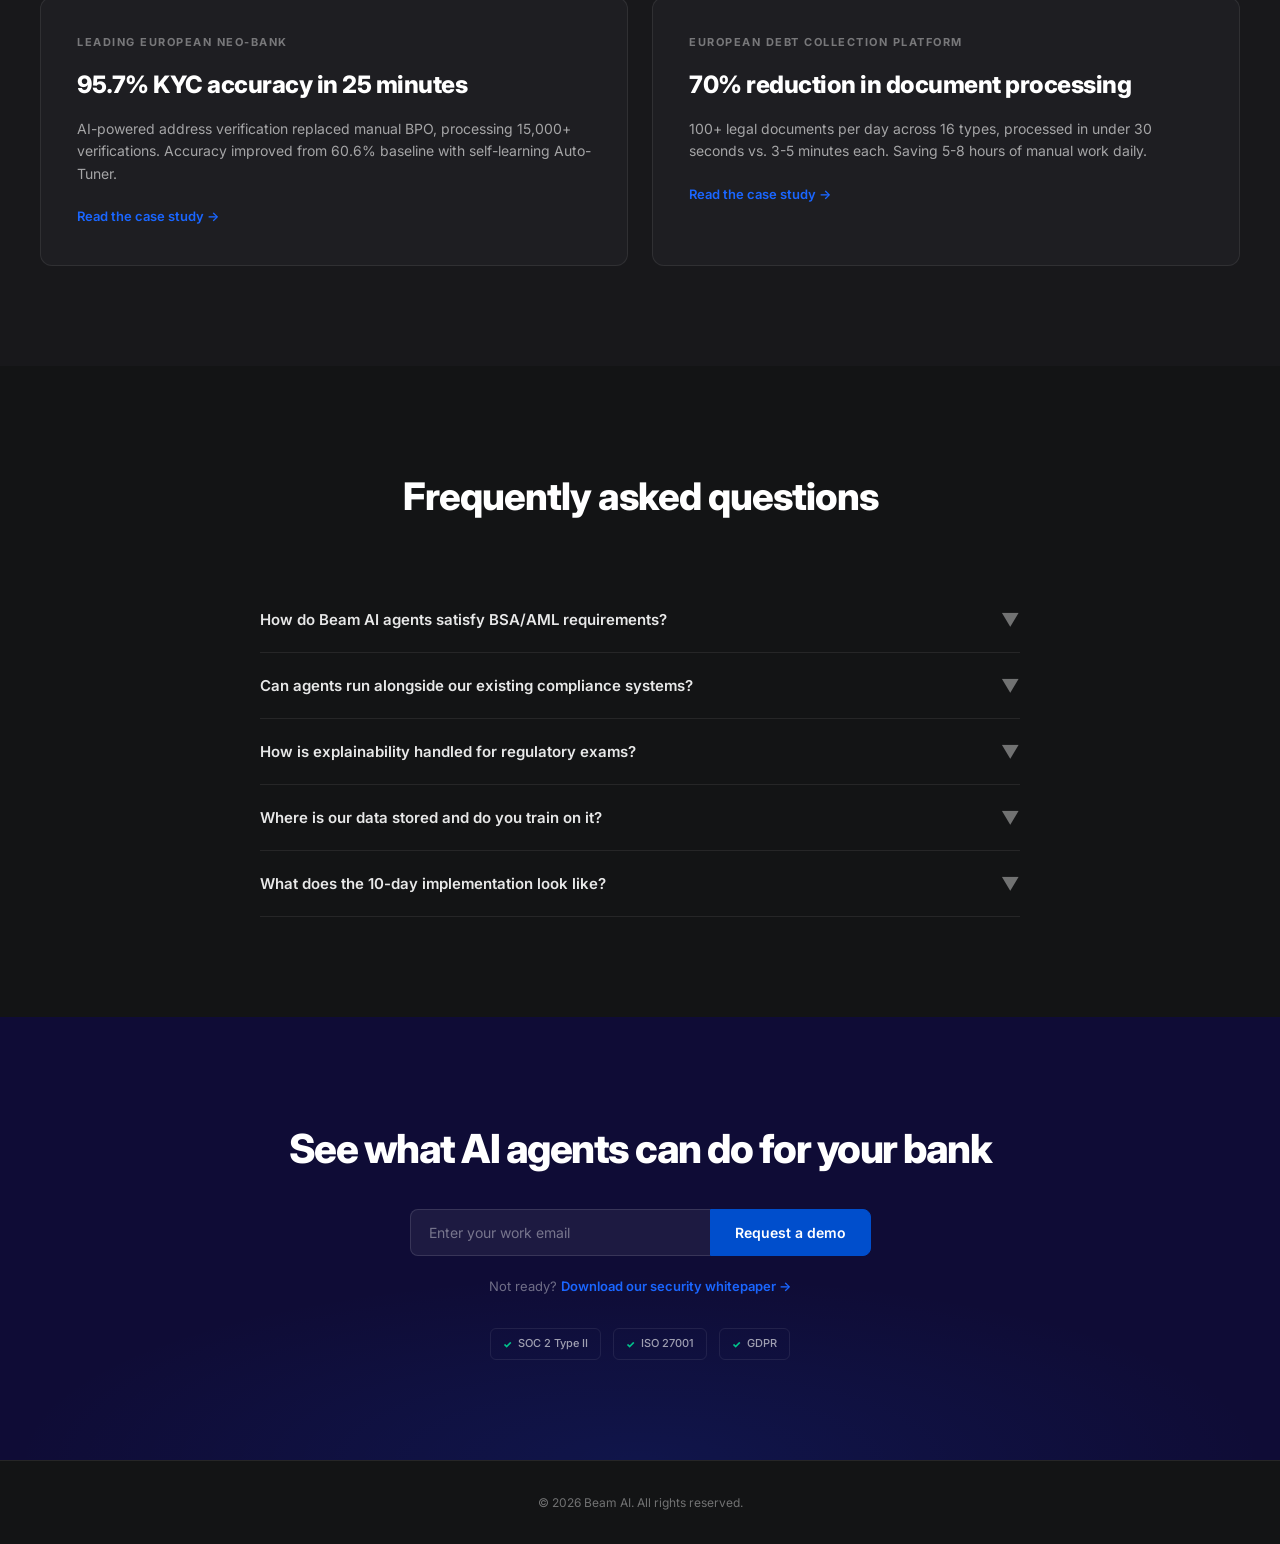
==== commit d5524a09: "Remove Flow/Reasoning/Tasks/Output badges from agent rows Internal product labels that mean nothing " ====
--- a/banking-page-prototype.html
+++ b/banking-page-prototype.html
@@ -1160,11 +1160,10 @@
             <a href="https://beam.ai/agents/sanctions-screening-agent" class="agent-pill">Sanctions Screening Agent <span class="pill-arrow">&rarr;</span></a>
             <a href="https://beam.ai/agents/kyc-renewal-ai-agent" class="agent-pill">KYC Renewal Agent <span class="pill-arrow">&rarr;</span></a>
           </div>
-          <span class="feature-badge flow">Flow</span>
-        </div>
-      </div>
-
-      <!-- Row 2: SME Lending (Reasoning) - Screenshot Right -->
+        </div>
+      </div>
+
+      <!-- Row 2: SME Lending - Screenshot Right -->
       <div class="agent-row reverse">
         <div class="agent-row-screenshot">
           <div class="screenshot-placeholder">Product screenshot: lending agent workflow in Beam</div>
@@ -1178,11 +1177,10 @@
             <a href="https://beam.ai/agents/trade-finance-ai-agent" class="agent-pill">Trade Finance Agent <span class="pill-arrow">&rarr;</span></a>
             <a href="https://beam.ai/agents/financial-compliance-and-reporting-ai-agent" class="agent-pill">Financial Compliance Agent <span class="pill-arrow">&rarr;</span></a>
           </div>
-          <span class="feature-badge reasoning">Reasoning</span>
-        </div>
-      </div>
-
-      <!-- Row 3: Backoffice (Tasks) - Screenshot Left -->
+        </div>
+      </div>
+
+      <!-- Row 3: Backoffice - Screenshot Left -->
       <div class="agent-row">
         <div class="agent-row-screenshot">
           <div class="screenshot-placeholder">Product screenshot: backoffice agent workflow in Beam</div>
@@ -1196,11 +1194,10 @@
             <a href="https://beam.ai/agents/bank-reconciliation-agent" class="agent-pill">Bank Reconciliation Agent <span class="pill-arrow">&rarr;</span></a>
             <a href="https://beam.ai/agents/document-classification-ai-agent" class="agent-pill">Document Classification Agent <span class="pill-arrow">&rarr;</span></a>
           </div>
-          <span class="feature-badge tasks">Tasks</span>
-        </div>
-      </div>
-
-      <!-- Row 4: Regulatory Updates (Output) - Screenshot Right -->
+        </div>
+      </div>
+
+      <!-- Row 4: Regulatory Updates - Screenshot Right -->
       <div class="agent-row reverse">
         <div class="agent-row-screenshot">
           <div class="screenshot-placeholder">Product screenshot: compliance agent workflow in Beam</div>
@@ -1214,7 +1211,6 @@
             <a href="https://beam.ai/agents/suspicious-activity-reporting-ai-agent" class="agent-pill">SAR Agent <span class="pill-arrow">&rarr;</span></a>
             <a href="https://beam.ai/agents/compliance-monitoring-agent" class="agent-pill">Compliance Monitoring Agent <span class="pill-arrow">&rarr;</span></a>
           </div>
-          <span class="feature-badge output">Output</span>
         </div>
       </div>
     </div>
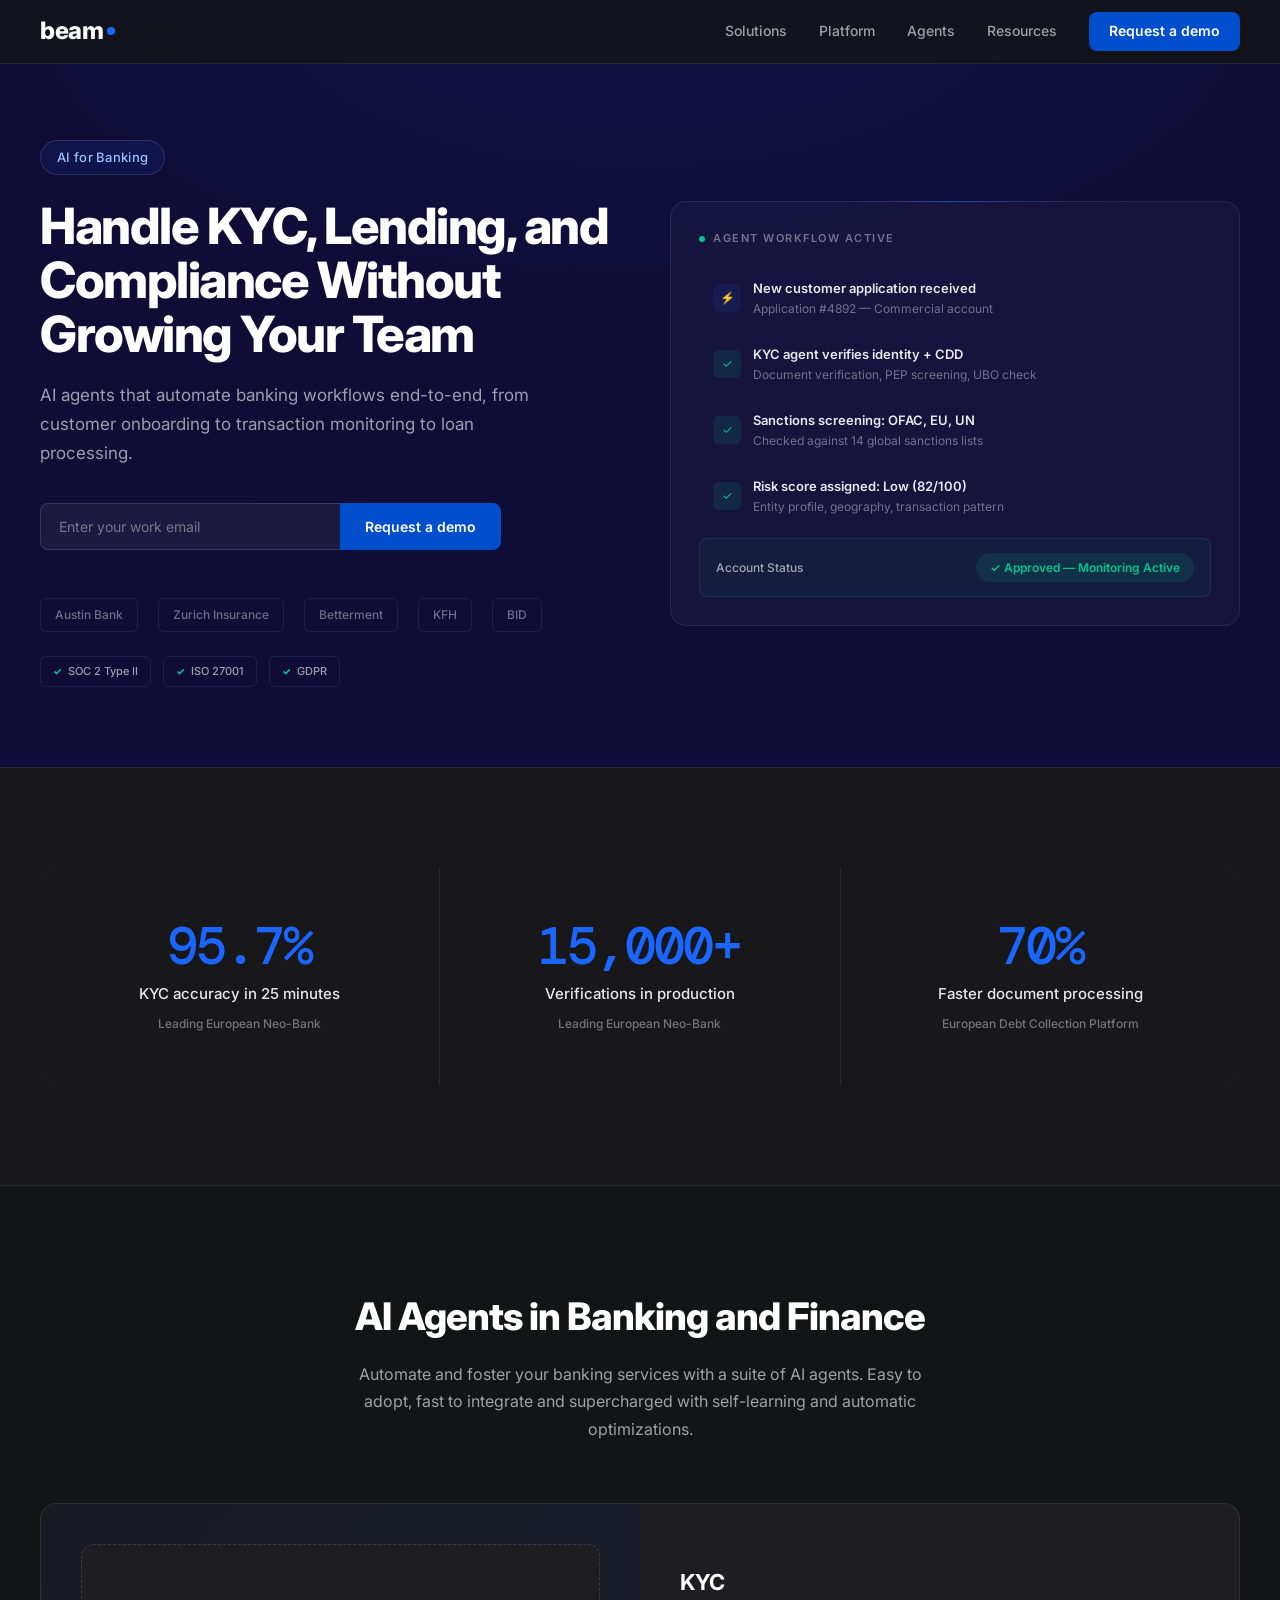
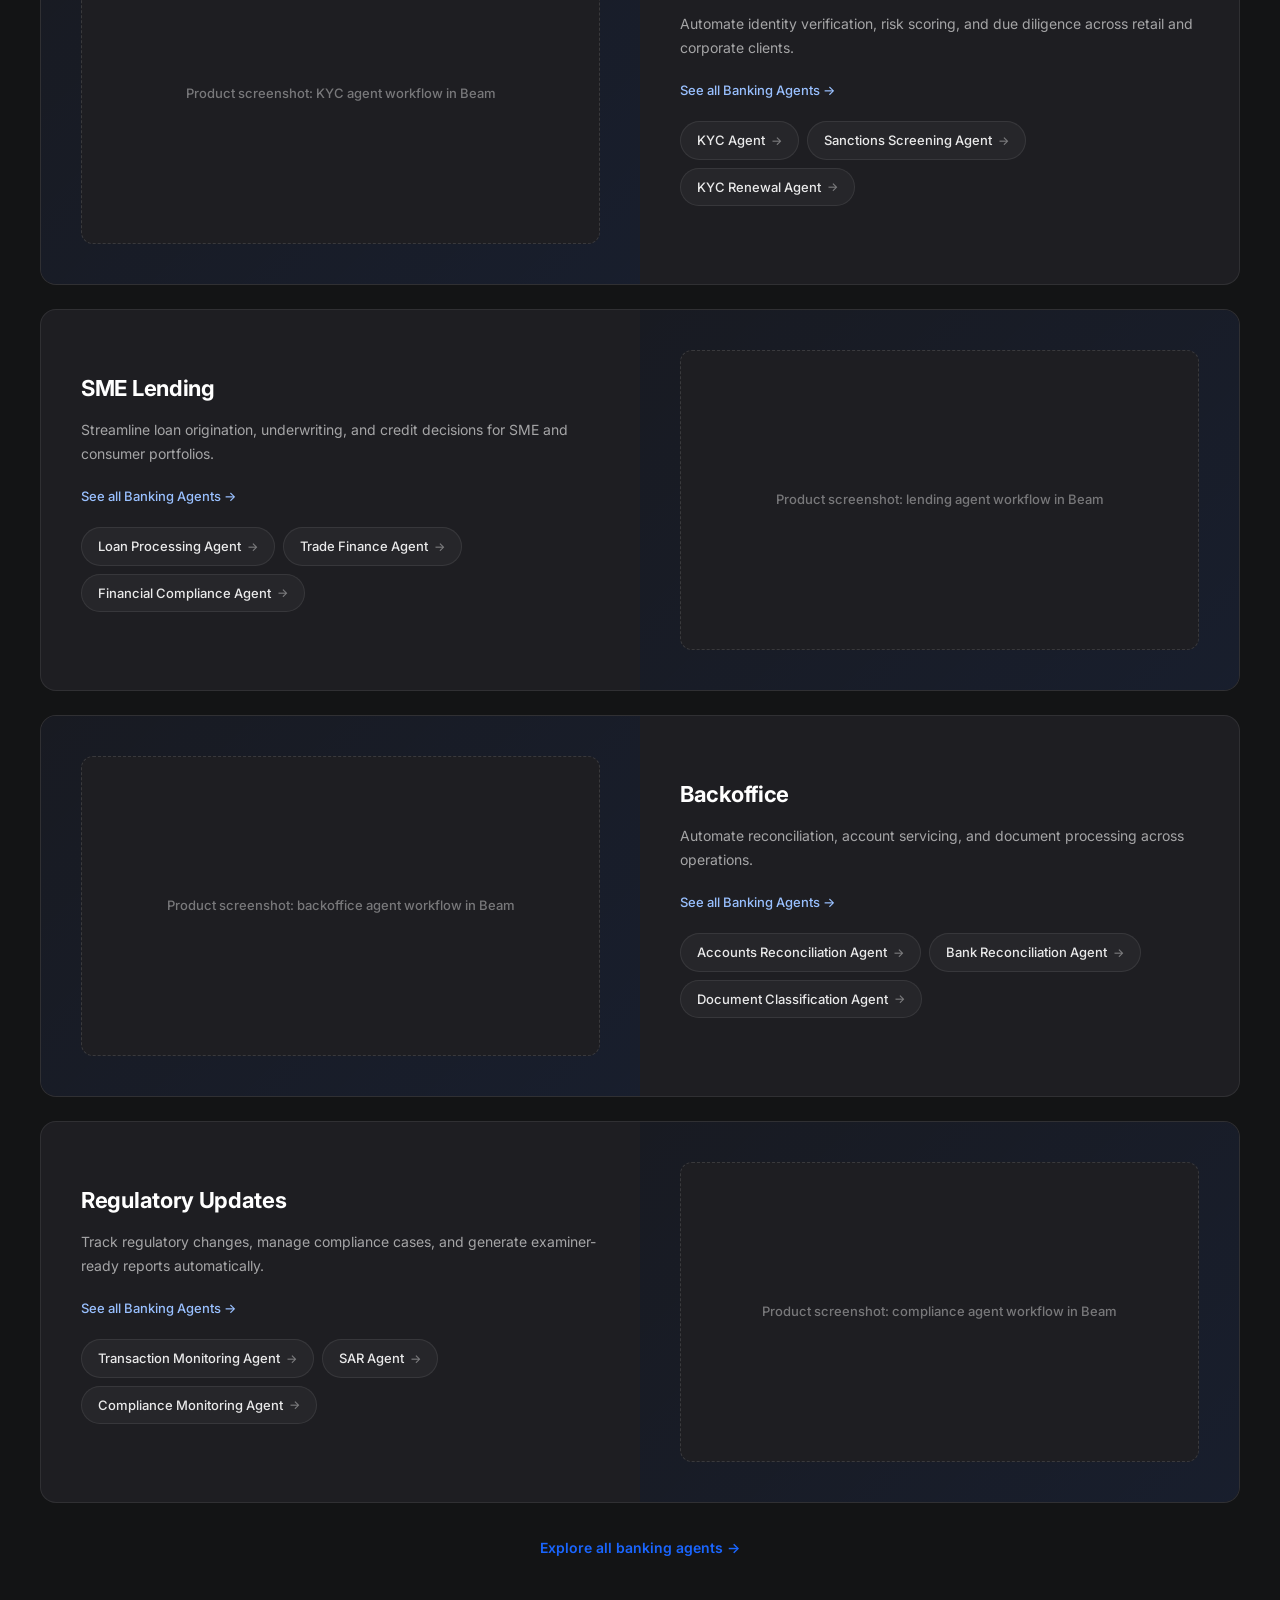
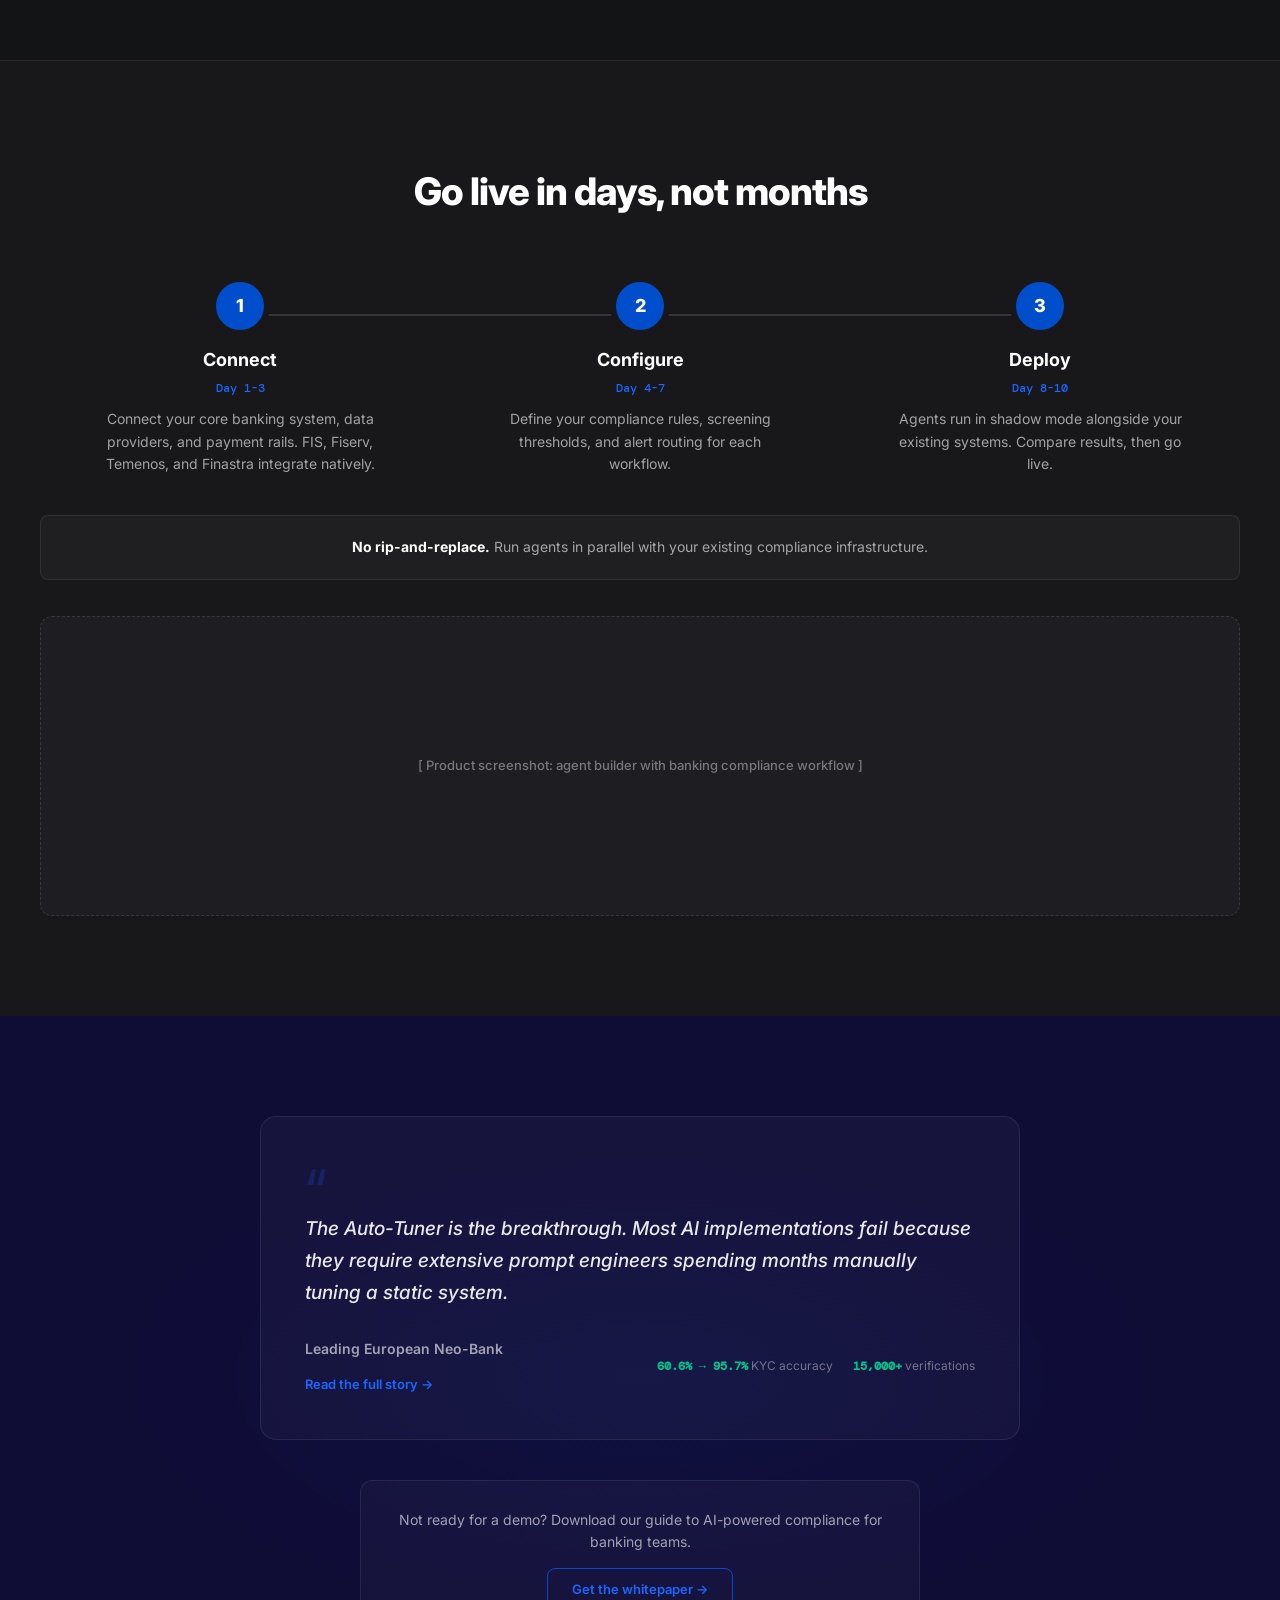
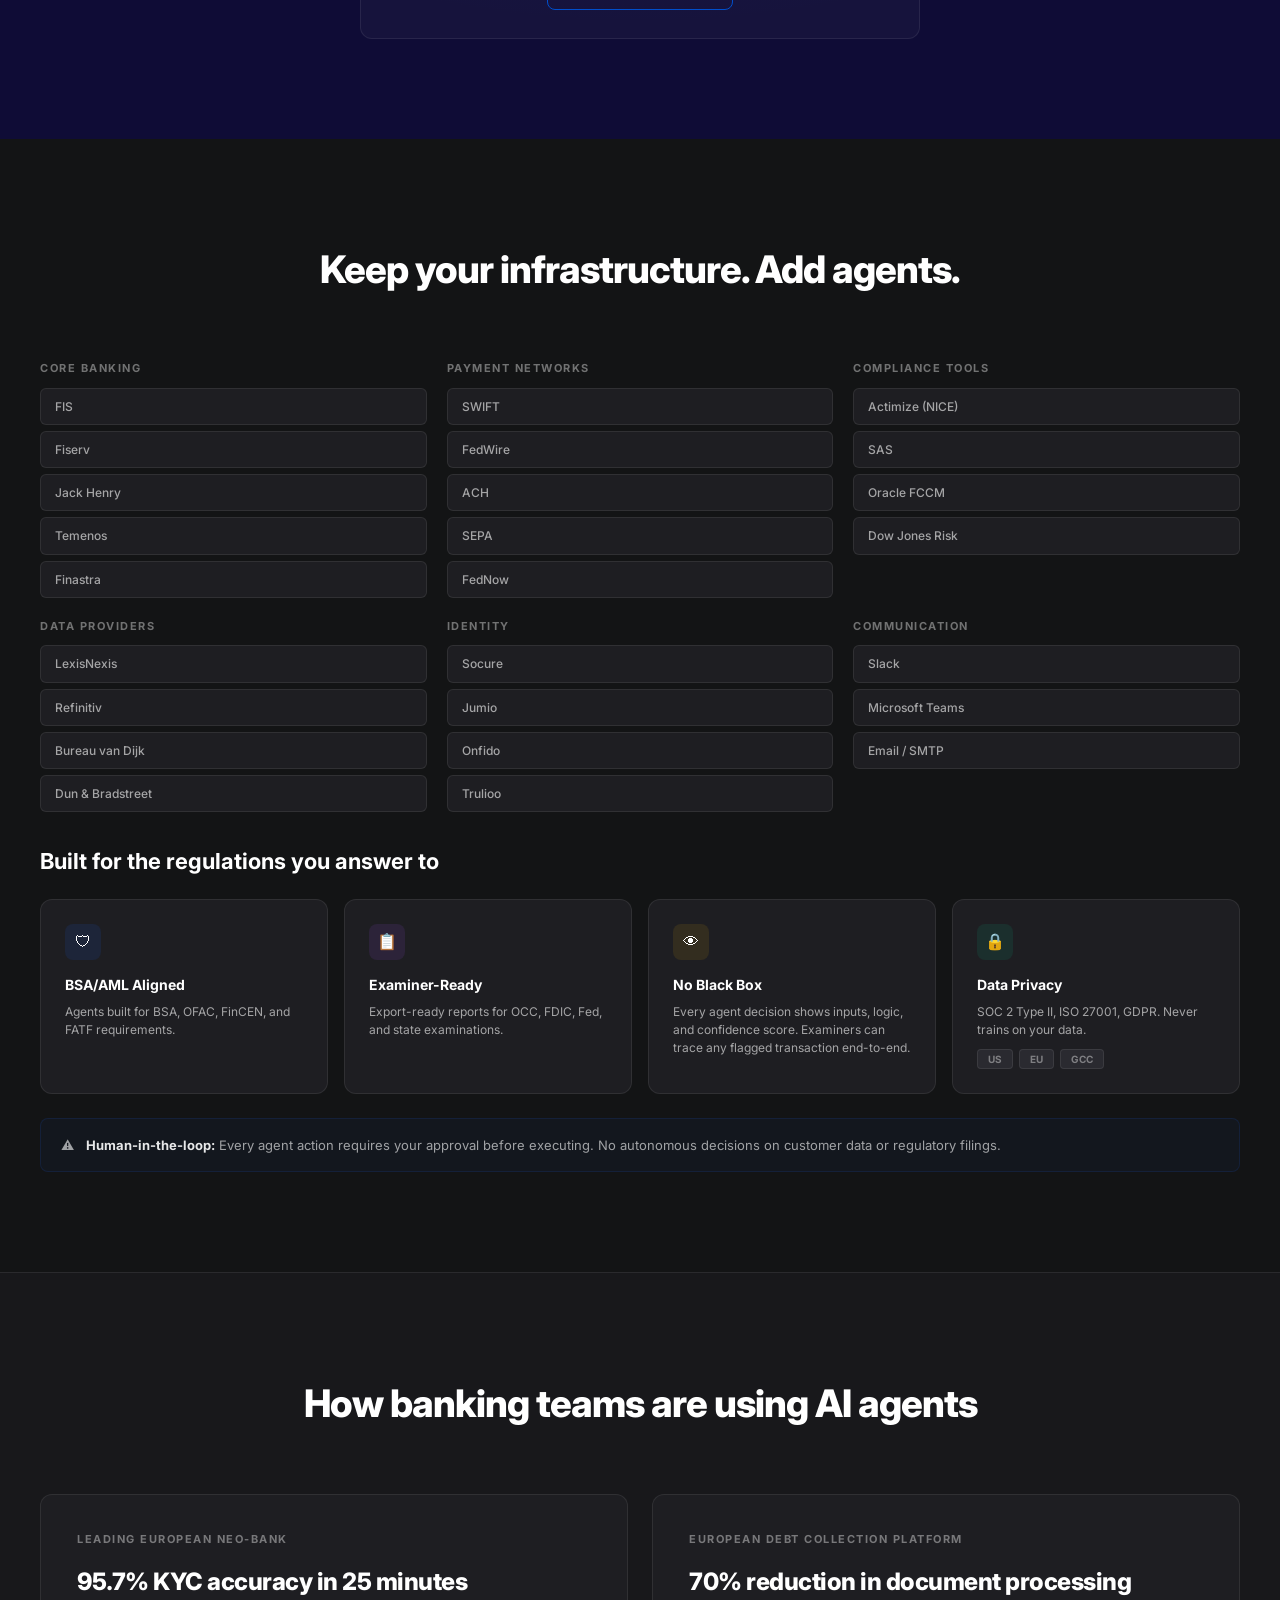
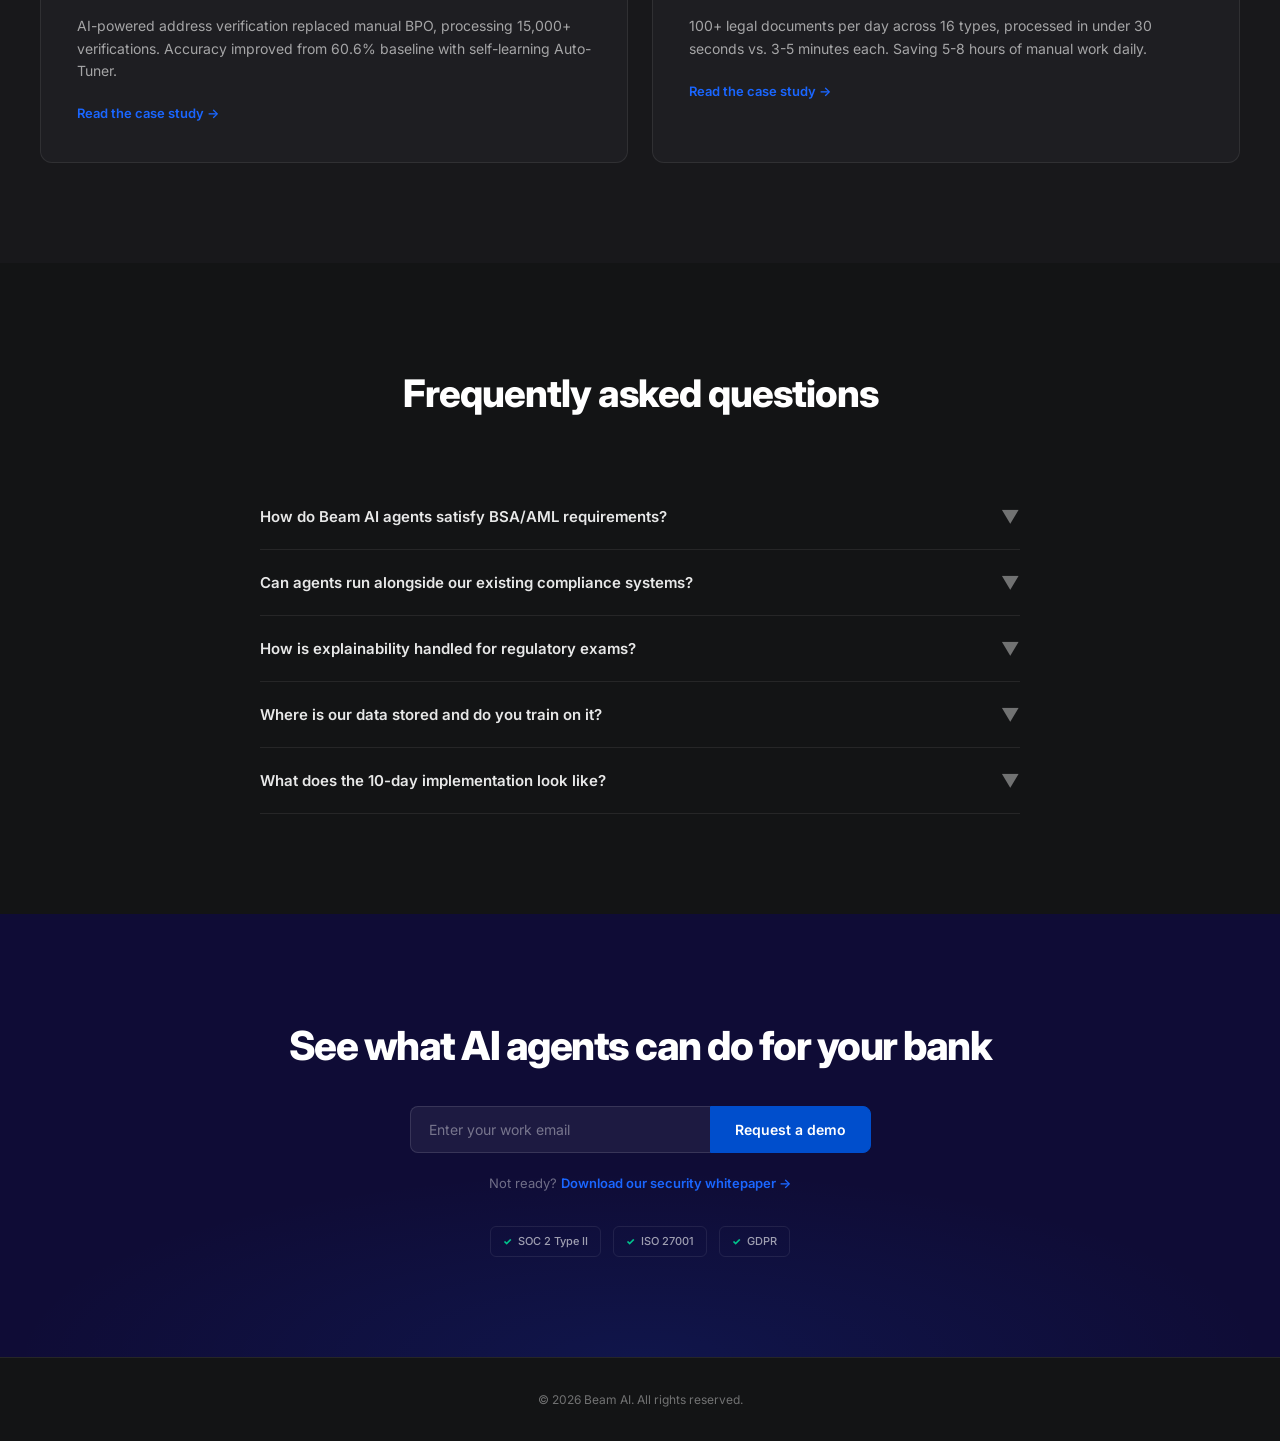
==== commit 14caa656: "Remove partner logos, rename Full Explainability to No Black Box - Partners (Accenture, IBM, Sopra S" ====
--- a/banking-page-prototype.html
+++ b/banking-page-prototype.html
@@ -1344,15 +1344,6 @@
       </div>
     </div>
 
-    <div class="partner-bar">
-      <div class="partner-label">Partners</div>
-      <div class="partner-names">
-        <span>Accenture</span>
-        <span>IBM</span>
-        <span>Sopra Steria</span>
-      </div>
-    </div>
-
     <h3 class="sub-heading">Built for the regulations you answer to</h3>
 
     <div class="pillars-grid">
@@ -1368,8 +1359,8 @@
       </div>
       <div class="pillar">
         <div class="pillar-icon eye">&#128065;</div>
-        <h4>Full Explainability</h4>
-        <p>Every agent decision logged with inputs, reasoning, and confidence score.</p>
+        <h4>No Black Box</h4>
+        <p>Every agent decision shows inputs, logic, and confidence score. Examiners can trace any flagged transaction end-to-end.</p>
       </div>
       <div class="pillar">
         <div class="pillar-icon lock">&#128274;</div>
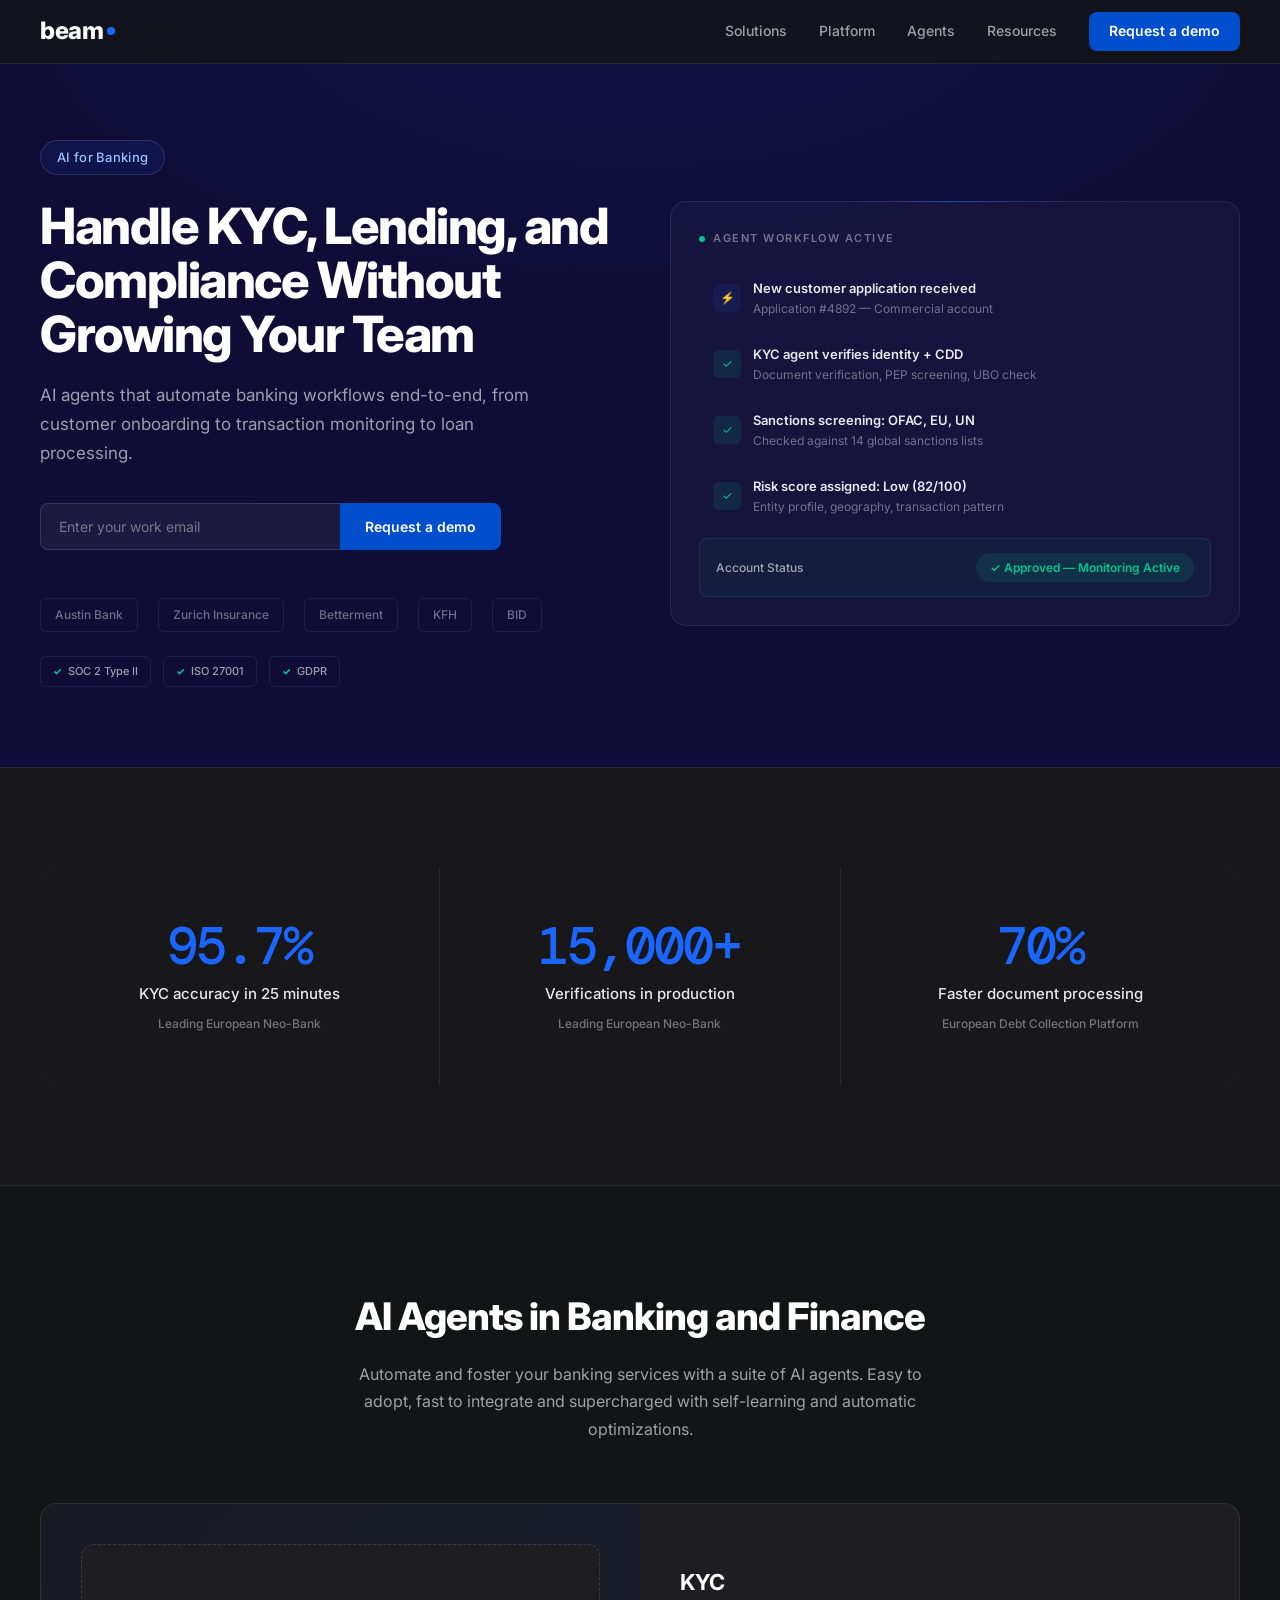
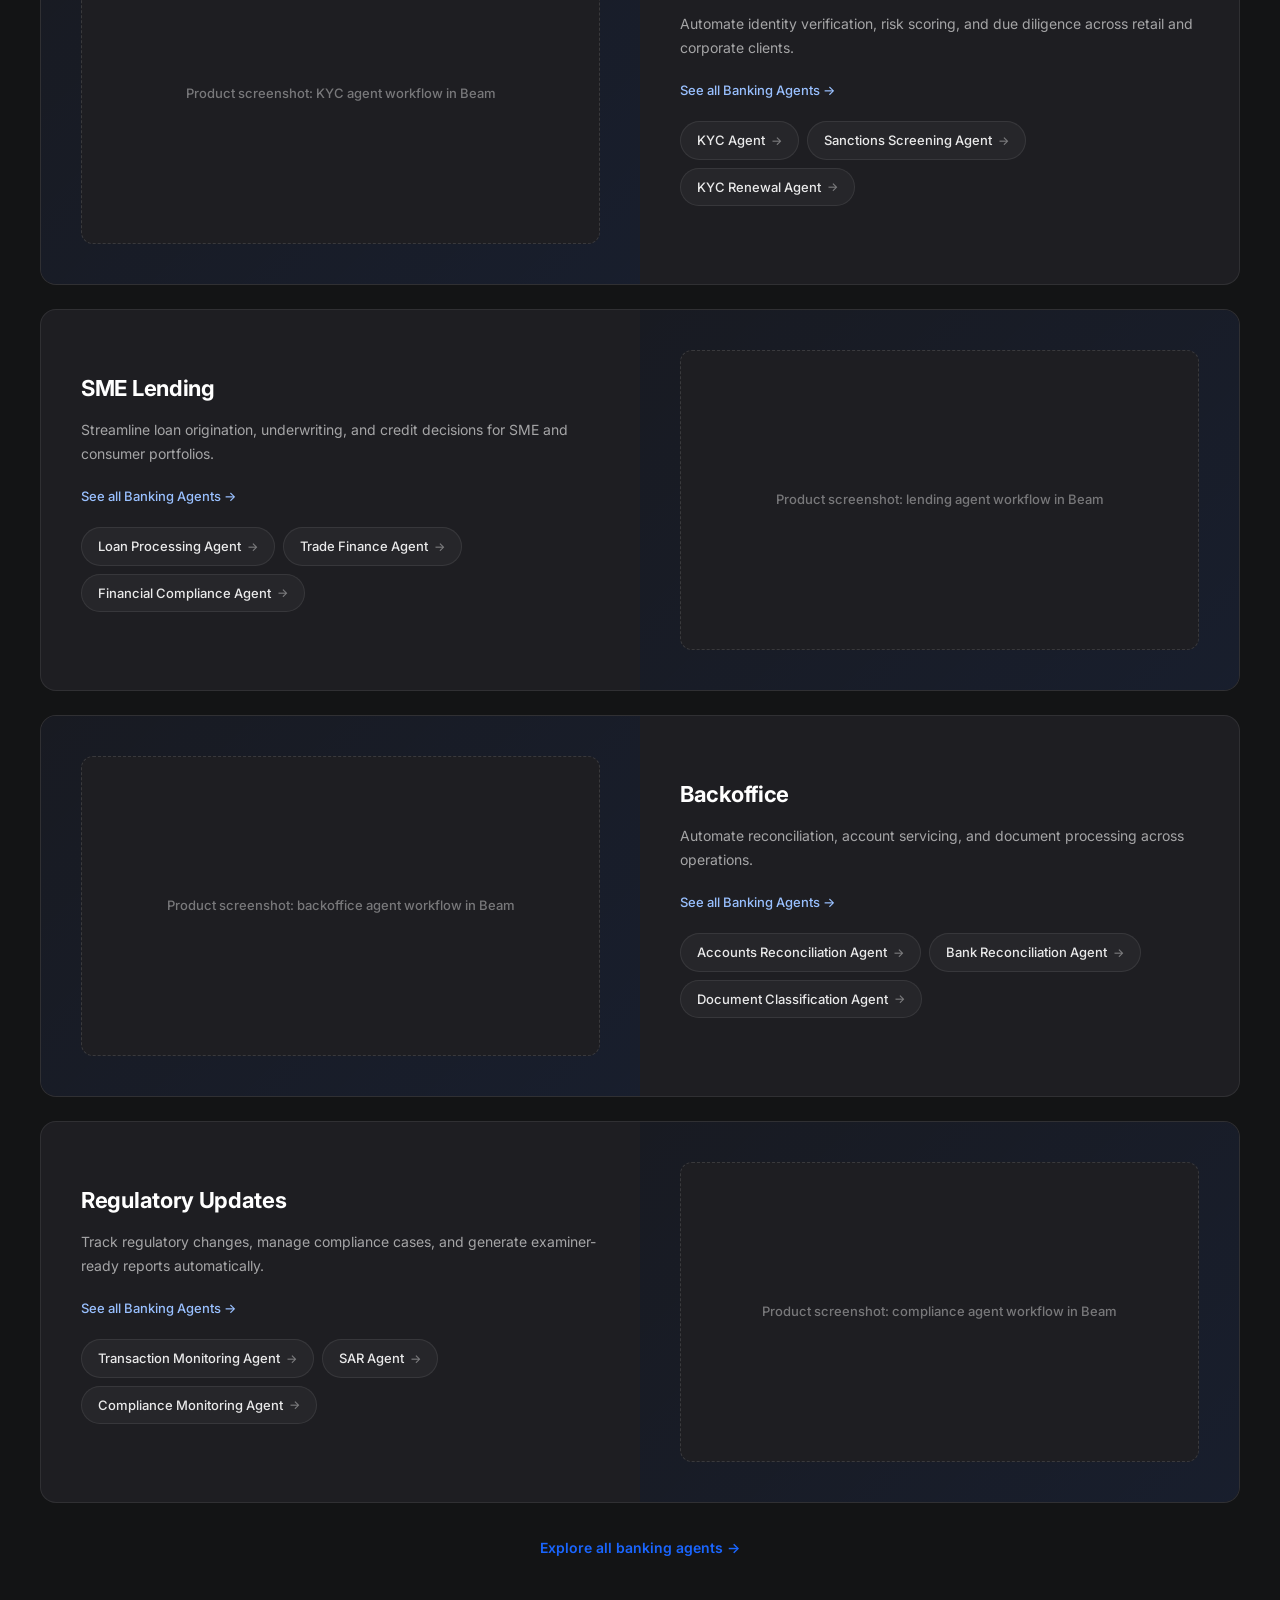
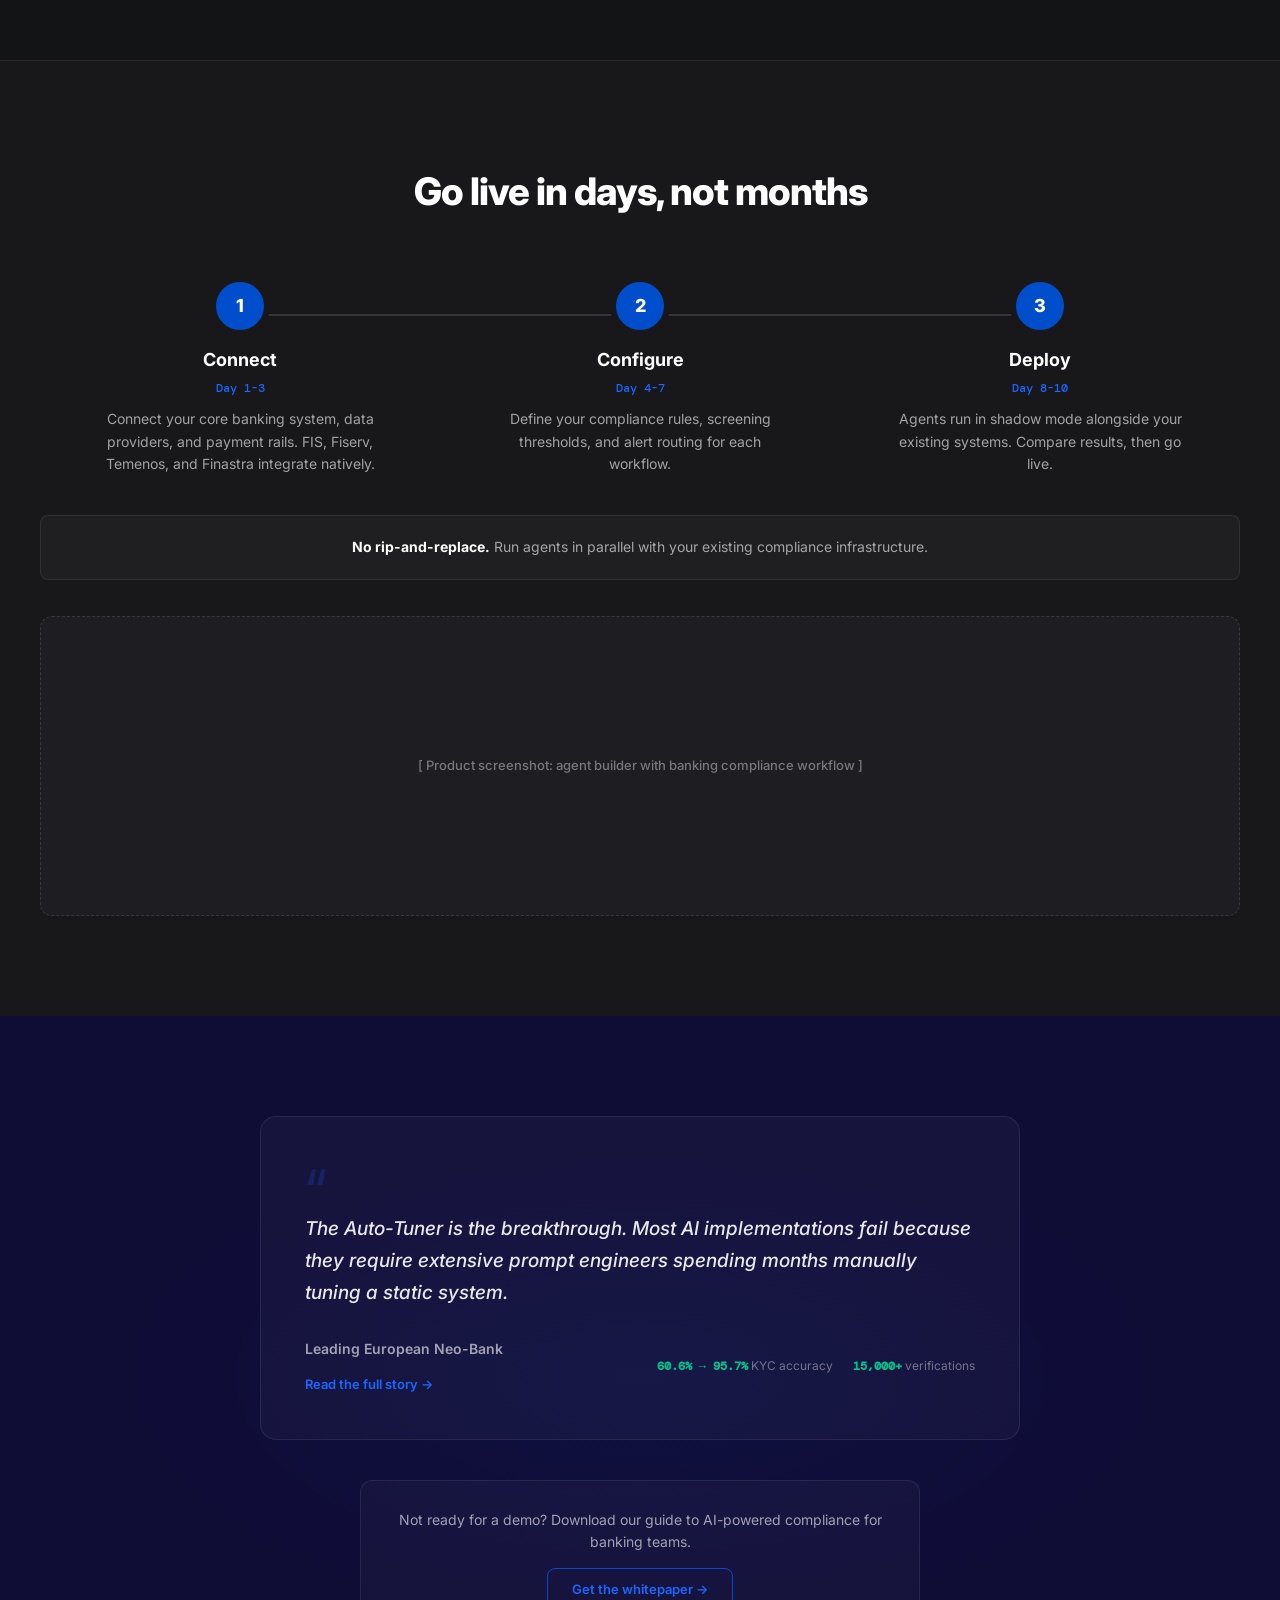
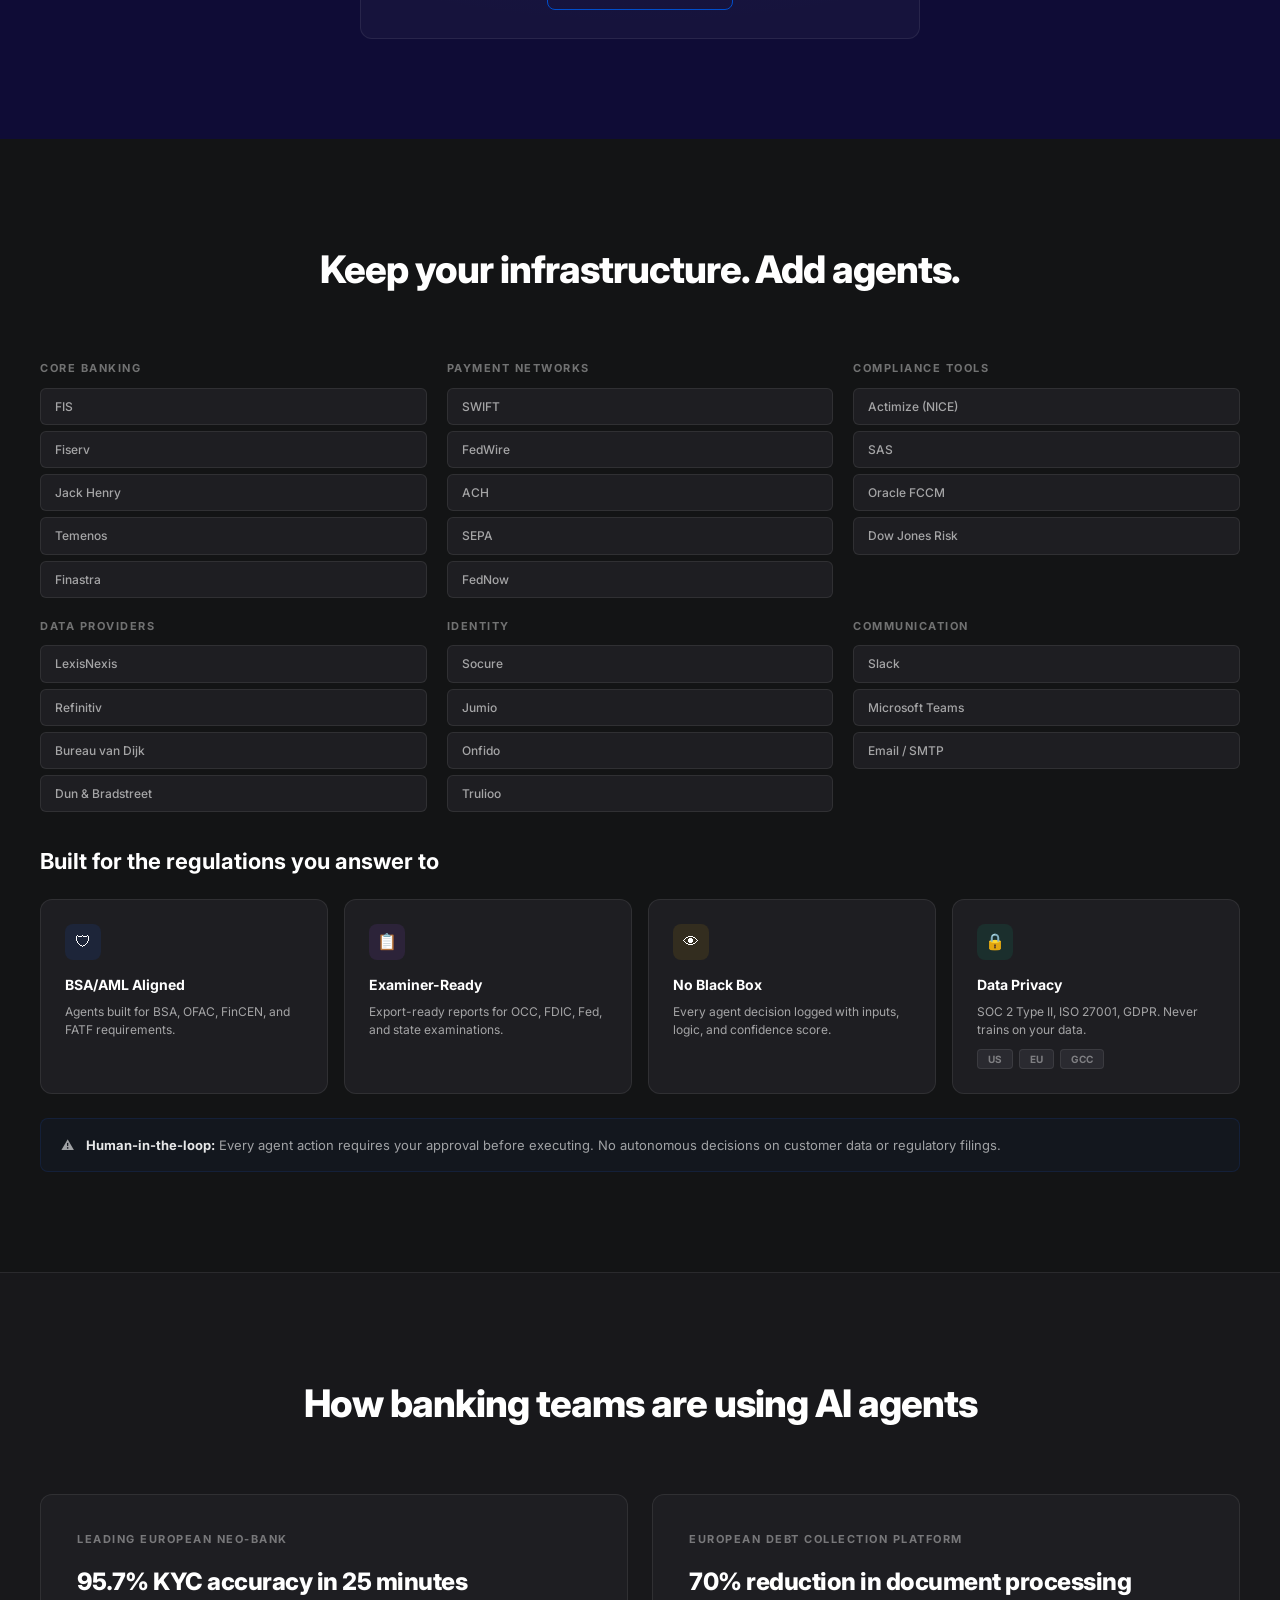
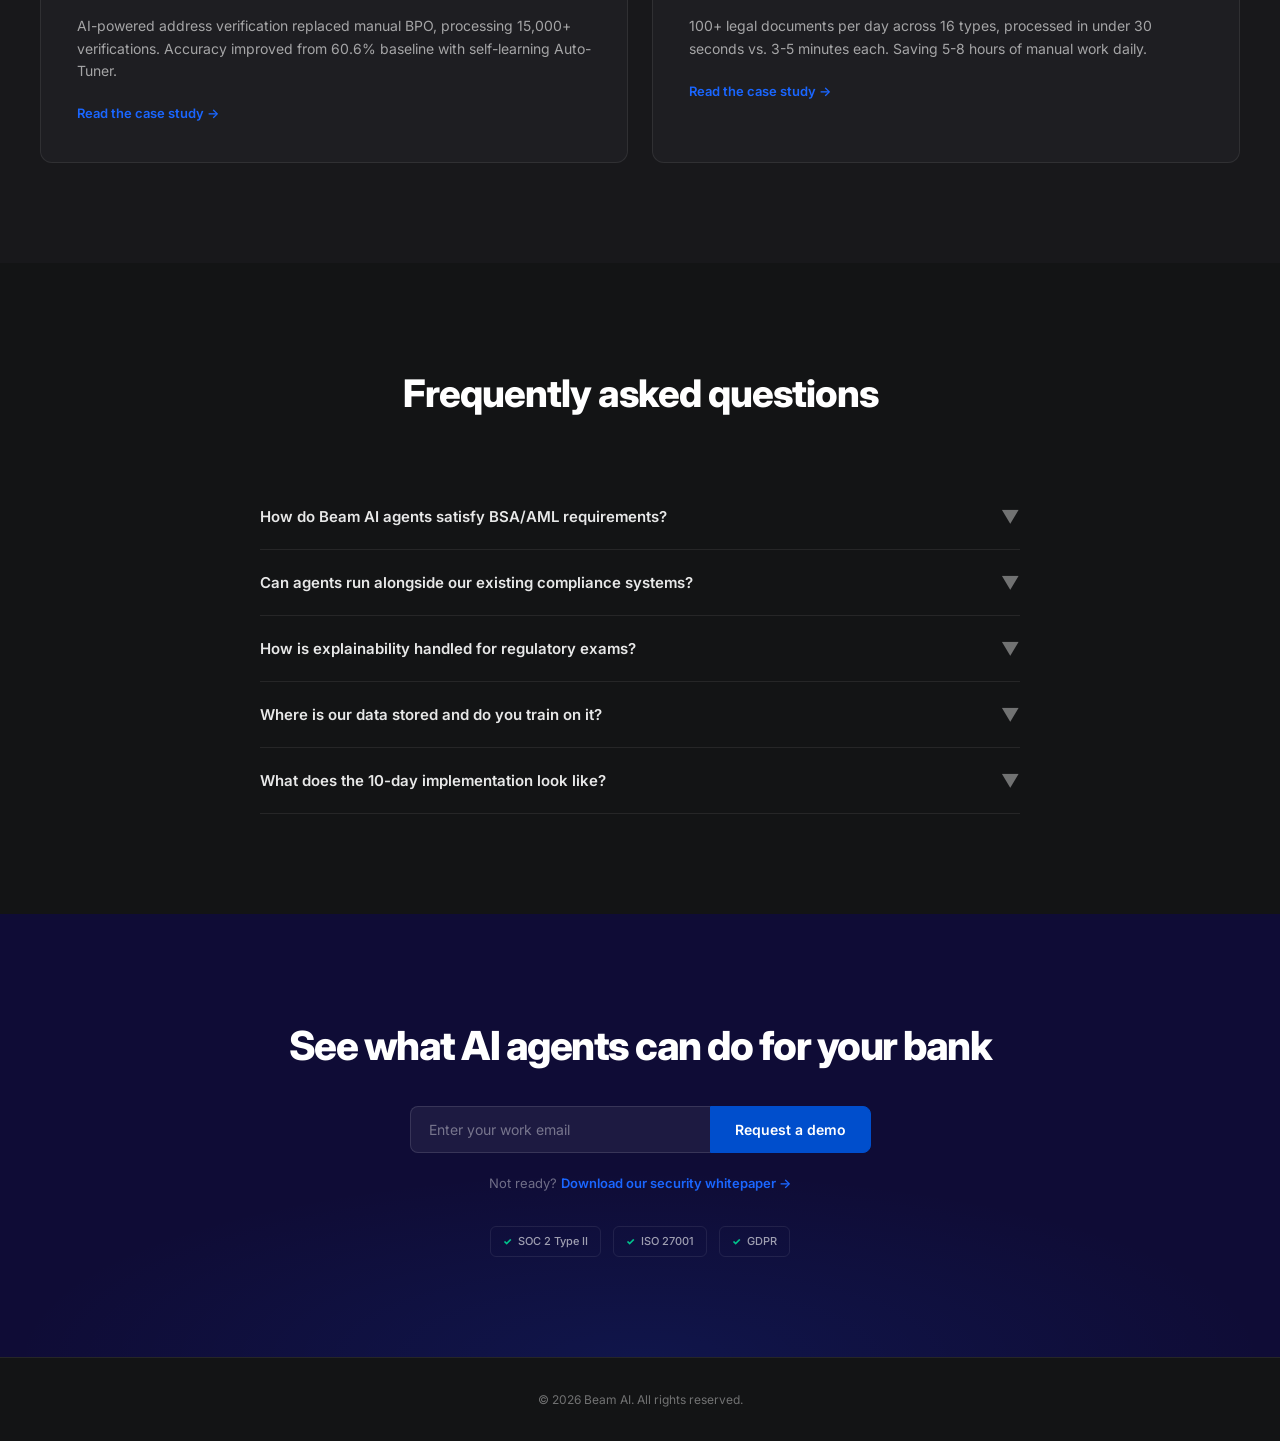
==== commit d181653d: "Shorten No Black Box description to match other pillar lengths Co-Authored-By: Claude Opus 4.6 <nore" ====
--- a/banking-page-prototype.html
+++ b/banking-page-prototype.html
@@ -1360,7 +1360,7 @@
       <div class="pillar">
         <div class="pillar-icon eye">&#128065;</div>
         <h4>No Black Box</h4>
-        <p>Every agent decision shows inputs, logic, and confidence score. Examiners can trace any flagged transaction end-to-end.</p>
+        <p>Every agent decision logged with inputs, logic, and confidence score.</p>
       </div>
       <div class="pillar">
         <div class="pillar-icon lock">&#128274;</div>
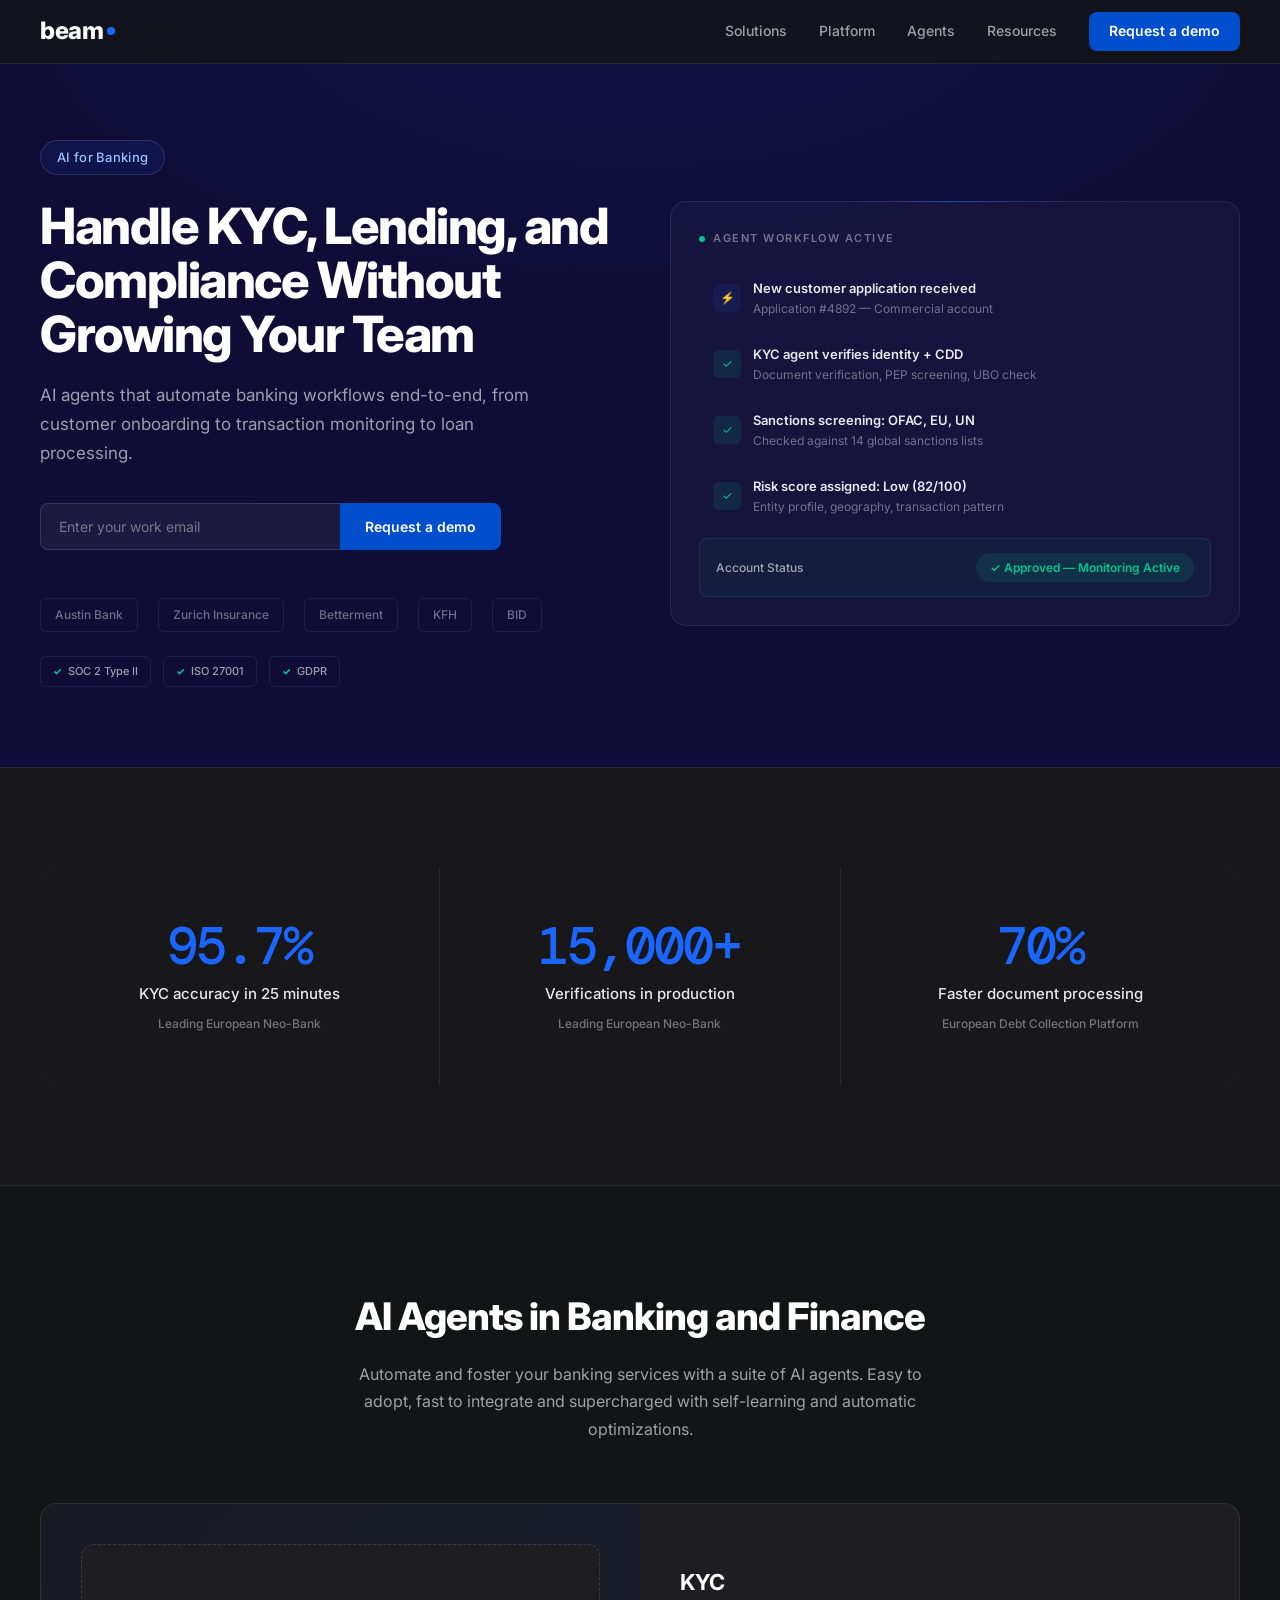
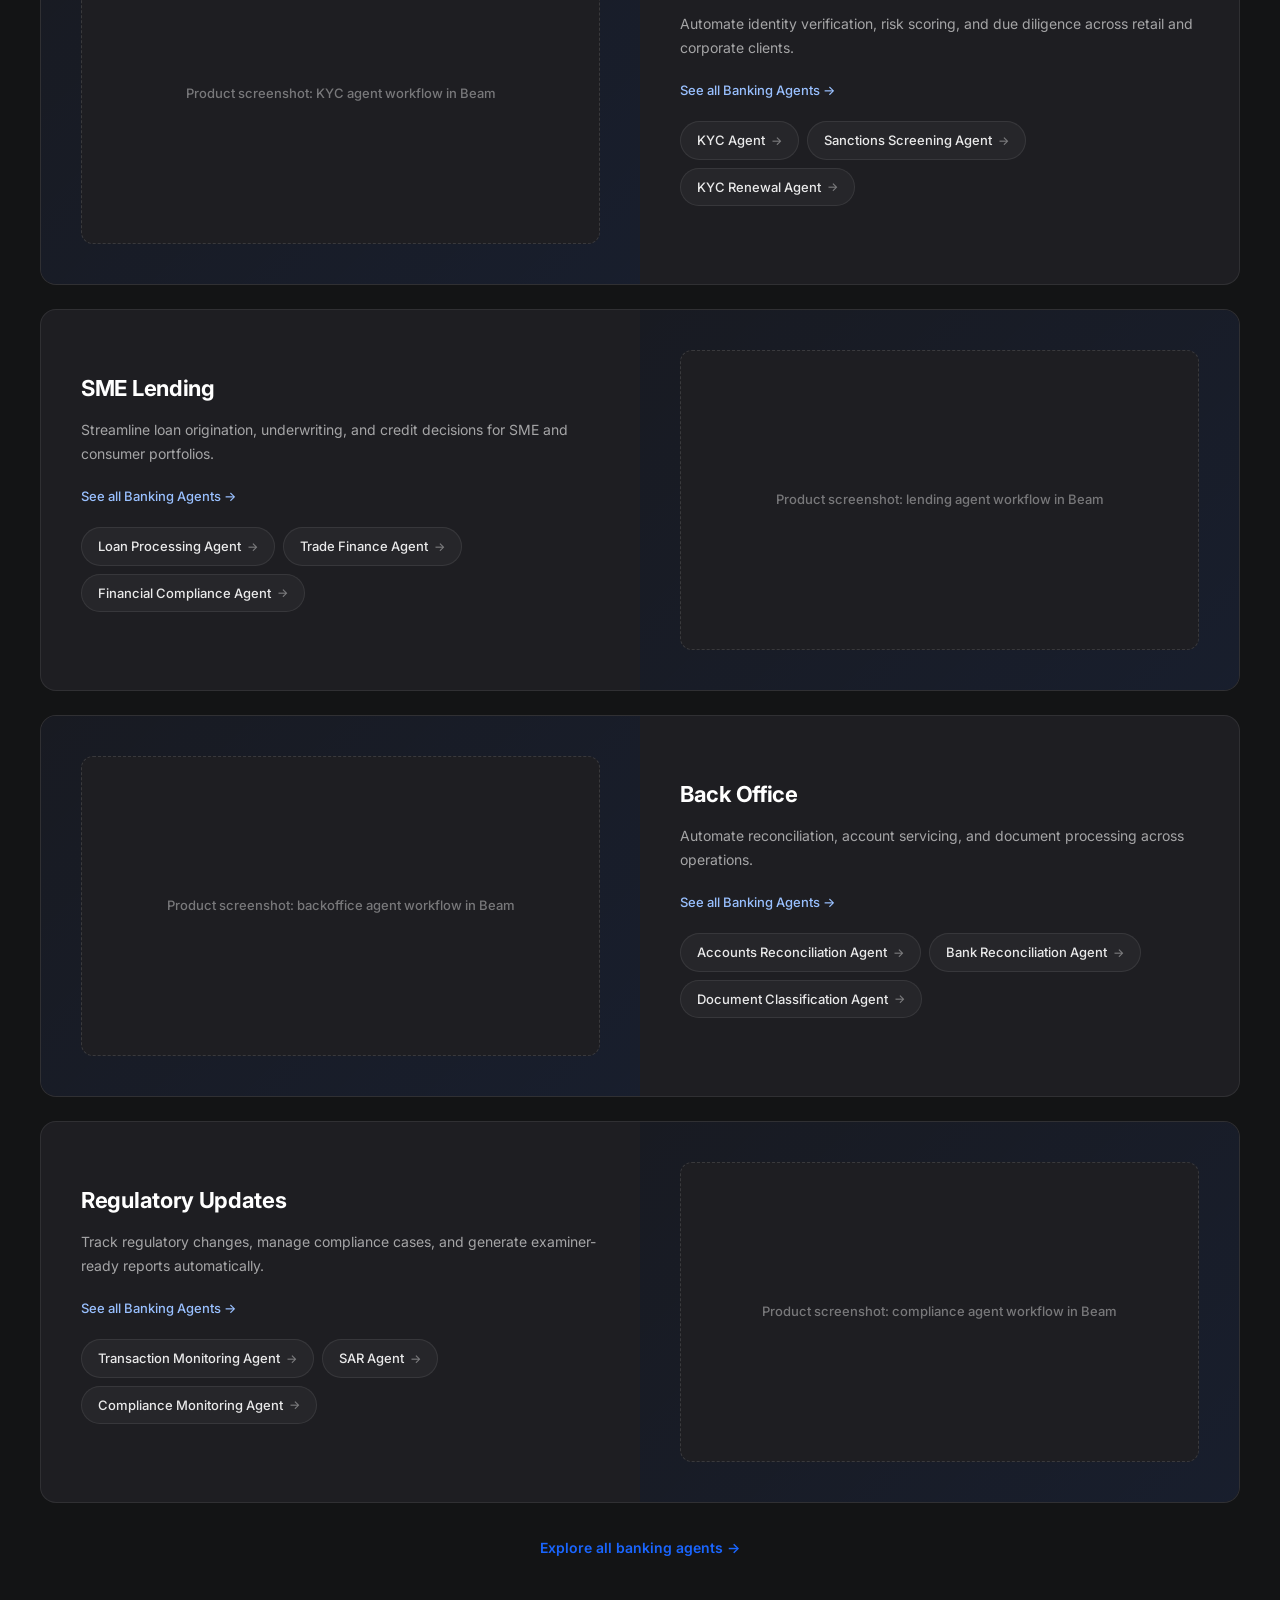
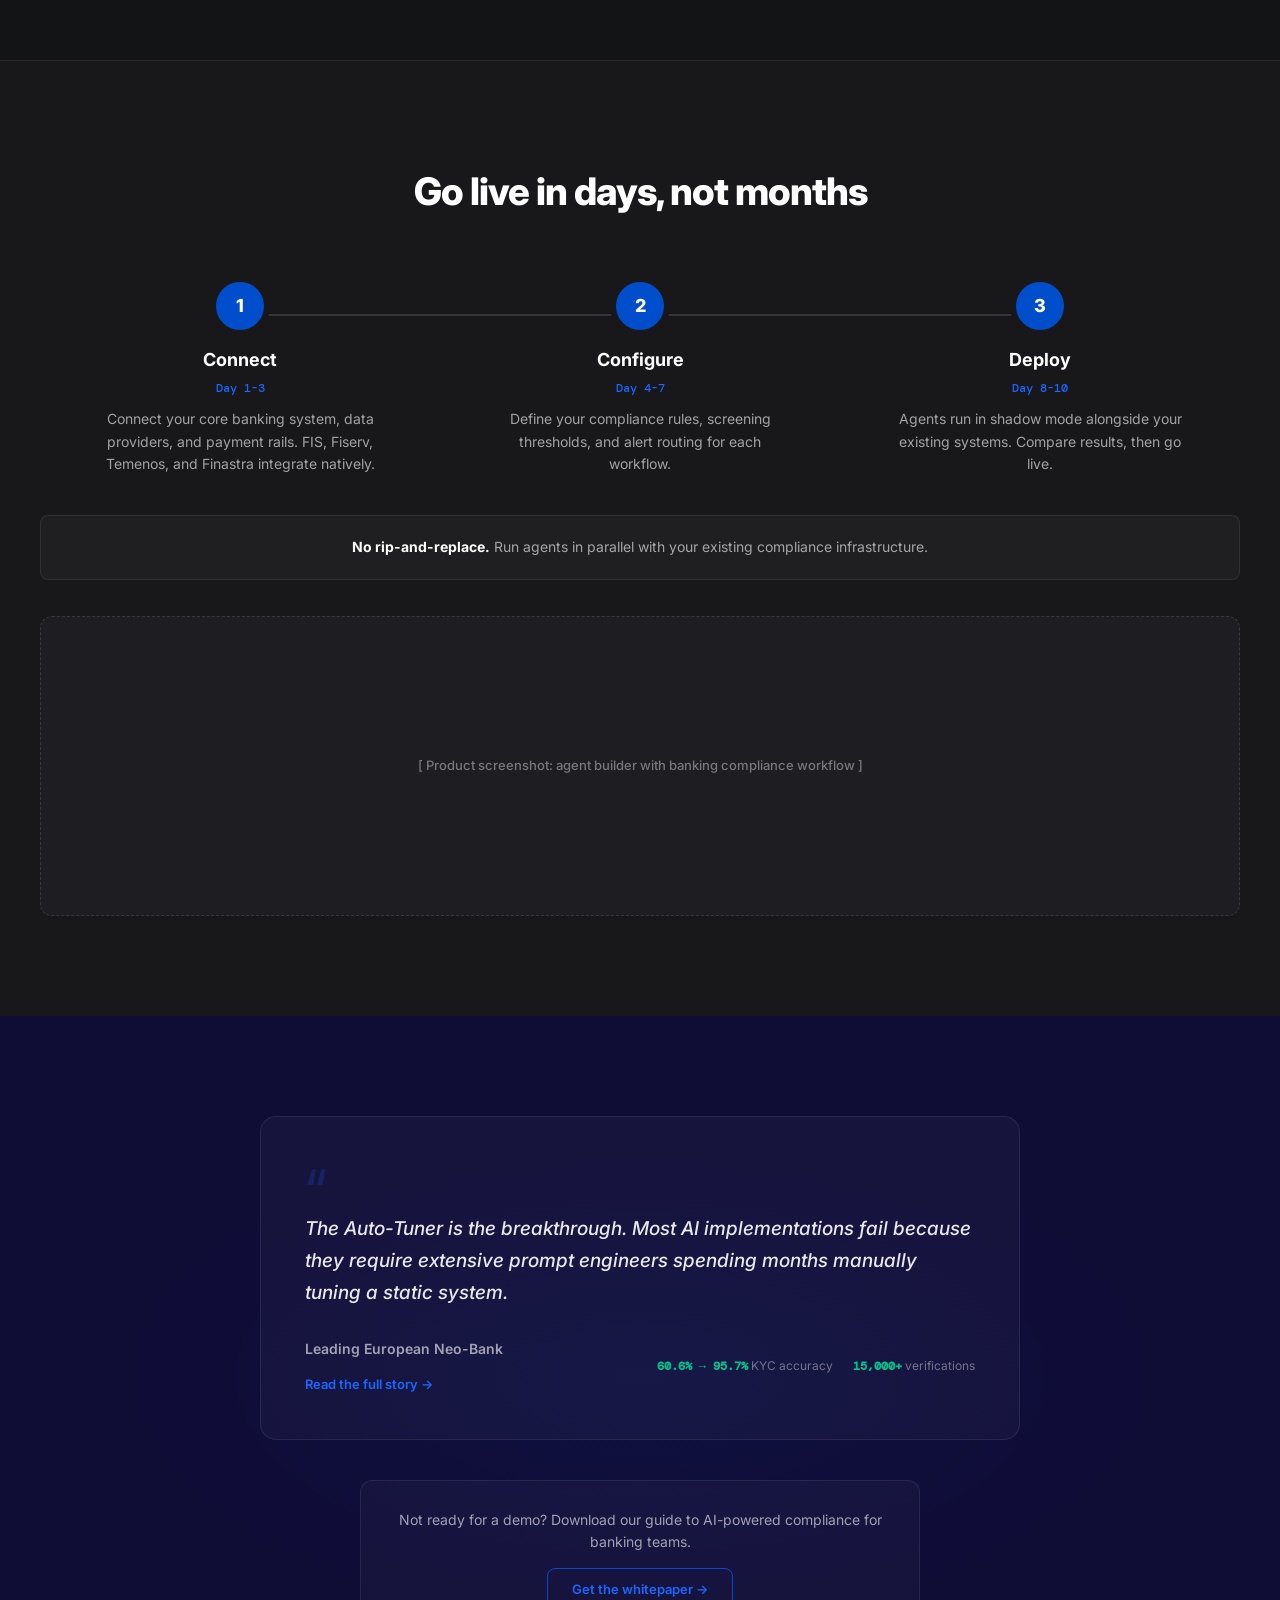
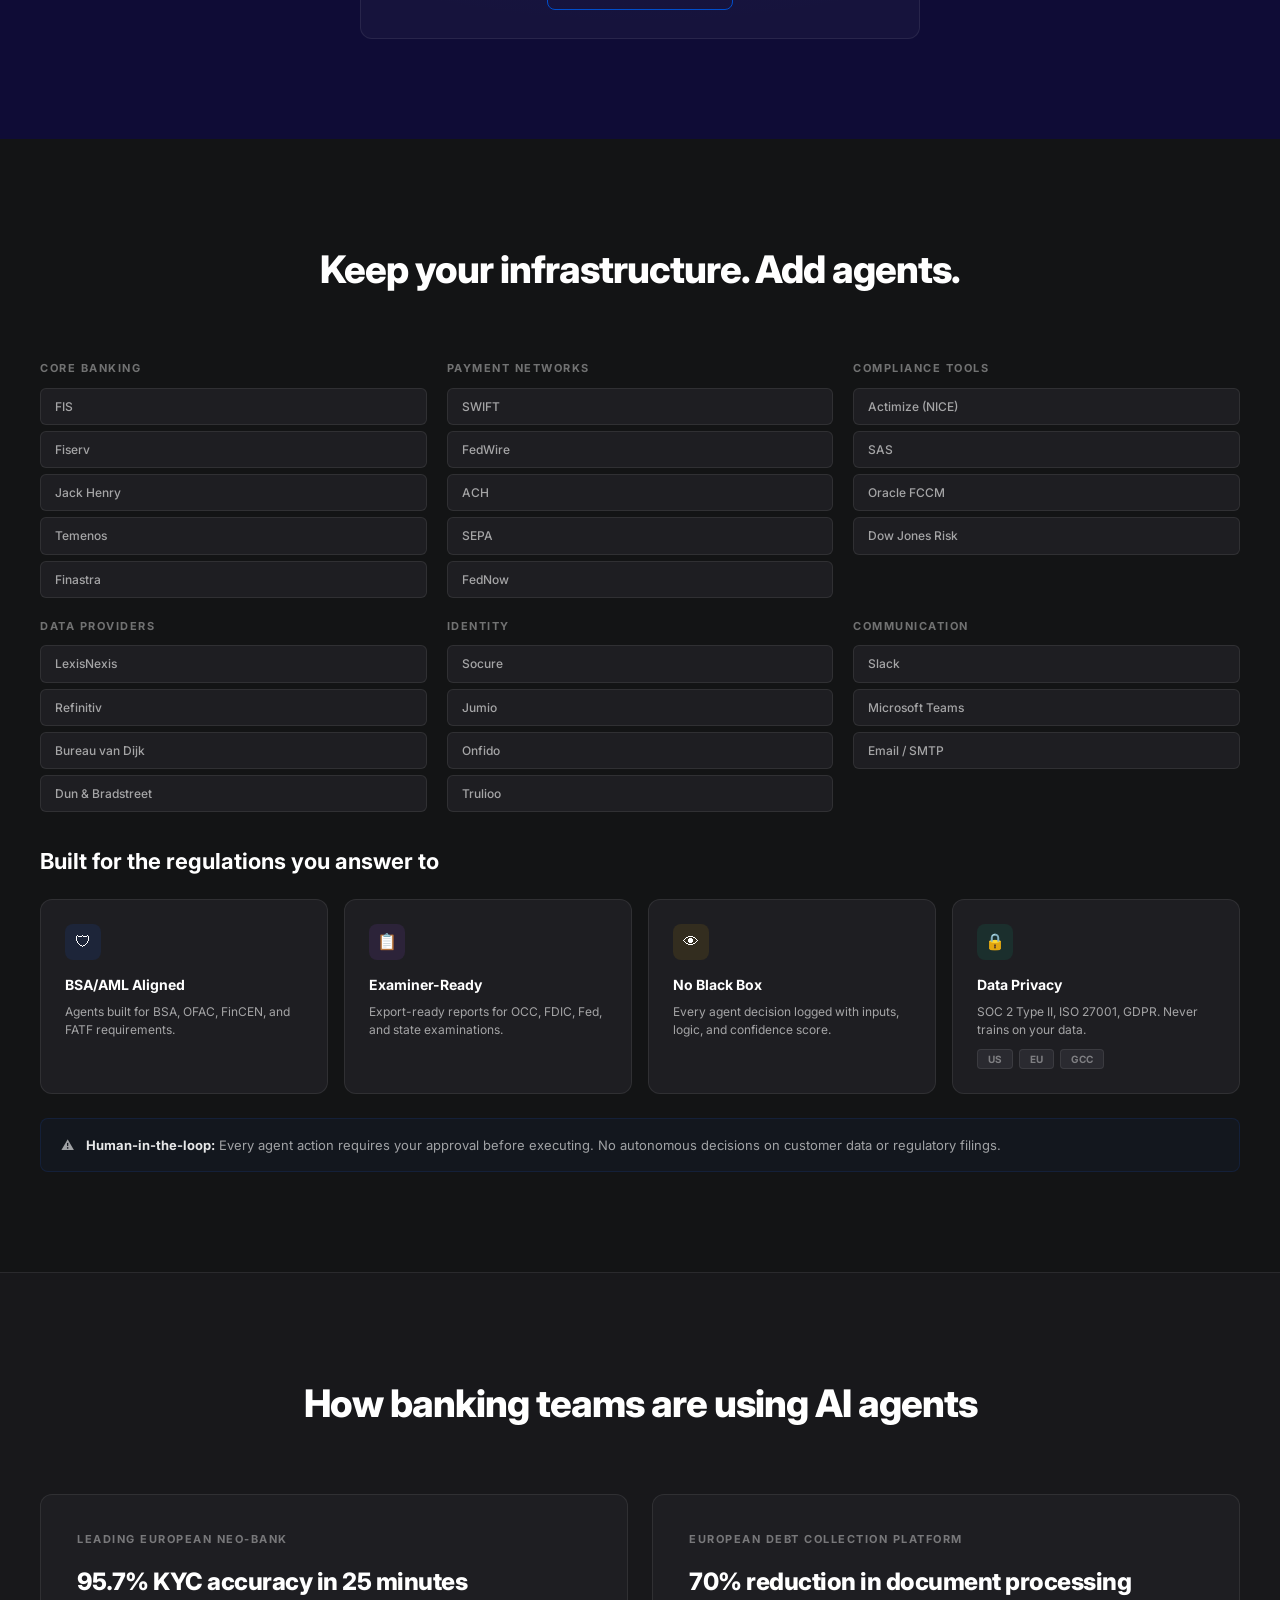
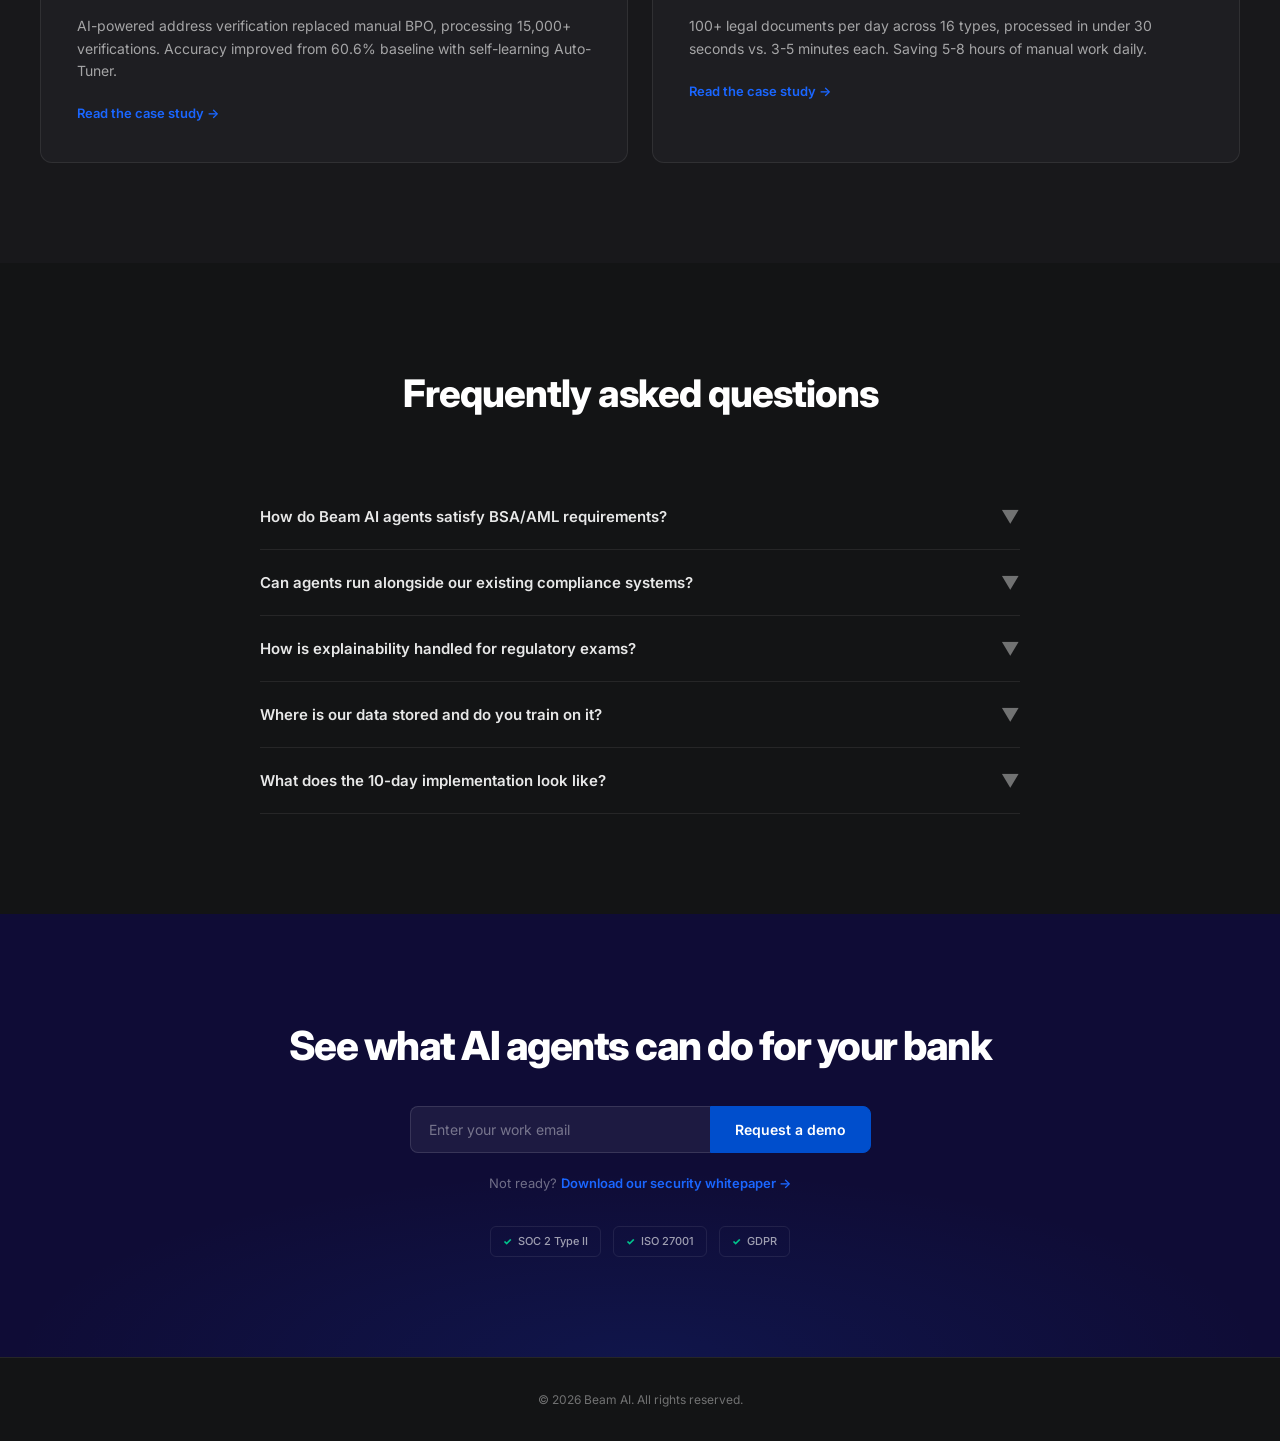
==== commit 69854bd4: "Fix spelling: Backoffice → Back Office Co-Authored-By: Claude Opus 4.6 <noreply@anthropic.com>" ====
--- a/banking-page-prototype.html
+++ b/banking-page-prototype.html
@@ -1180,13 +1180,13 @@
         </div>
       </div>
 
-      <!-- Row 3: Backoffice - Screenshot Left -->
+      <!-- Row 3: Back Office - Screenshot Left -->
       <div class="agent-row">
         <div class="agent-row-screenshot">
           <div class="screenshot-placeholder">Product screenshot: backoffice agent workflow in Beam</div>
         </div>
         <div class="agent-row-content">
-          <h3>Backoffice</h3>
+          <h3>Back Office</h3>
           <p class="row-desc">Automate reconciliation, account servicing, and document processing across operations.</p>
           <a href="https://beam.ai/ai-agents" class="see-all">See all Banking Agents &rarr;</a>
           <div class="agent-pills">
